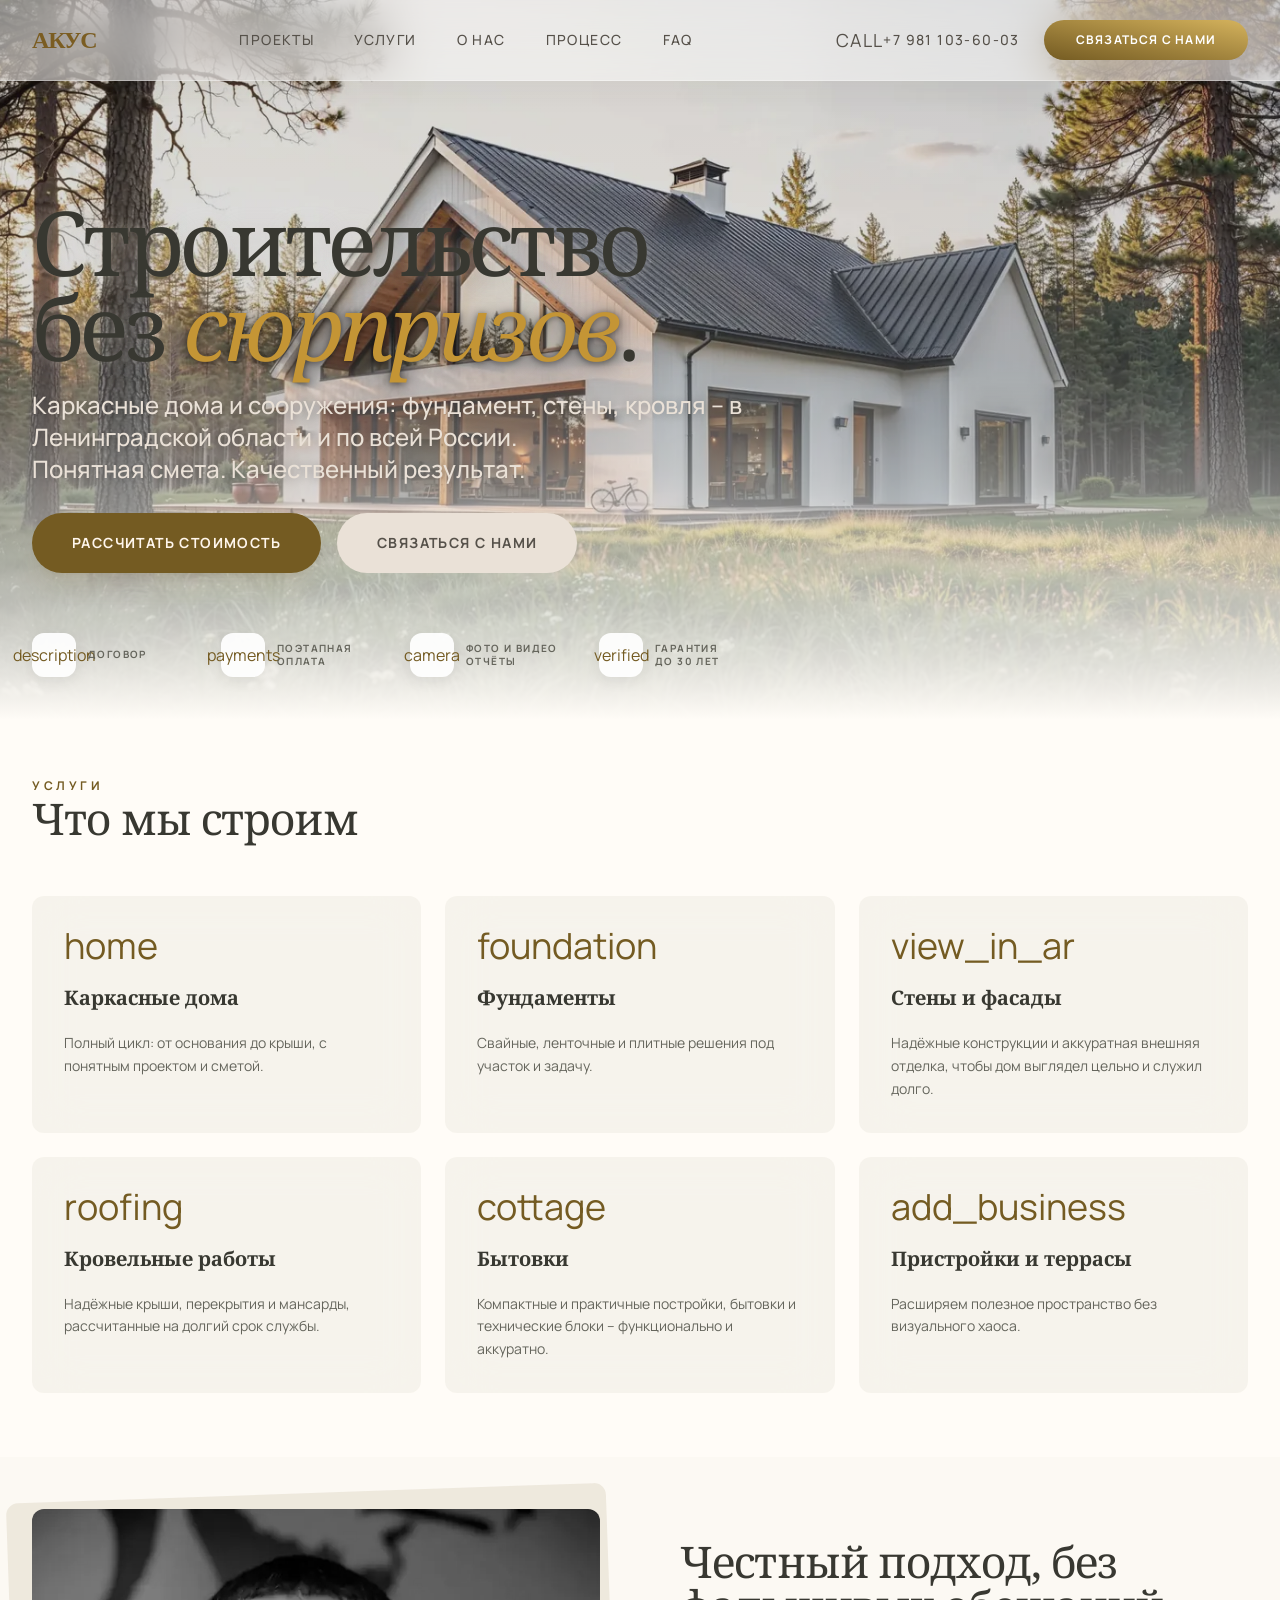
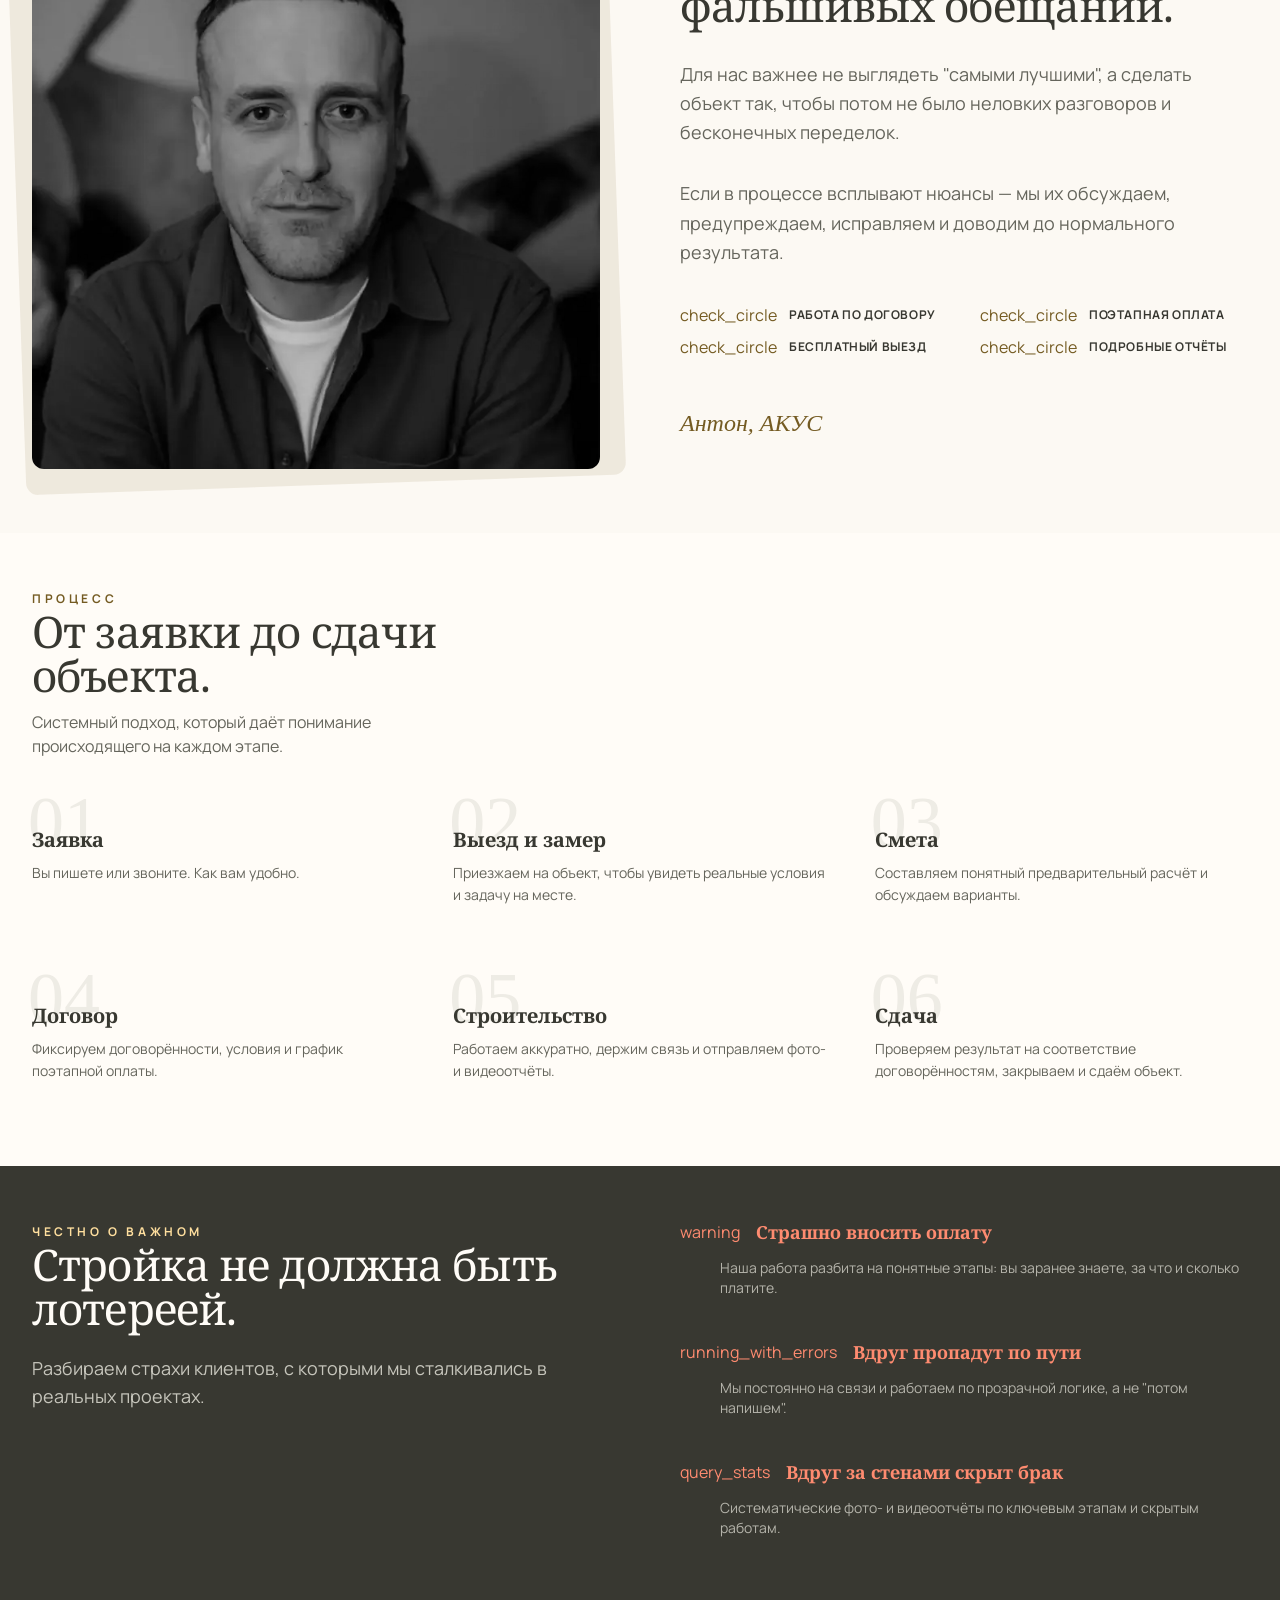
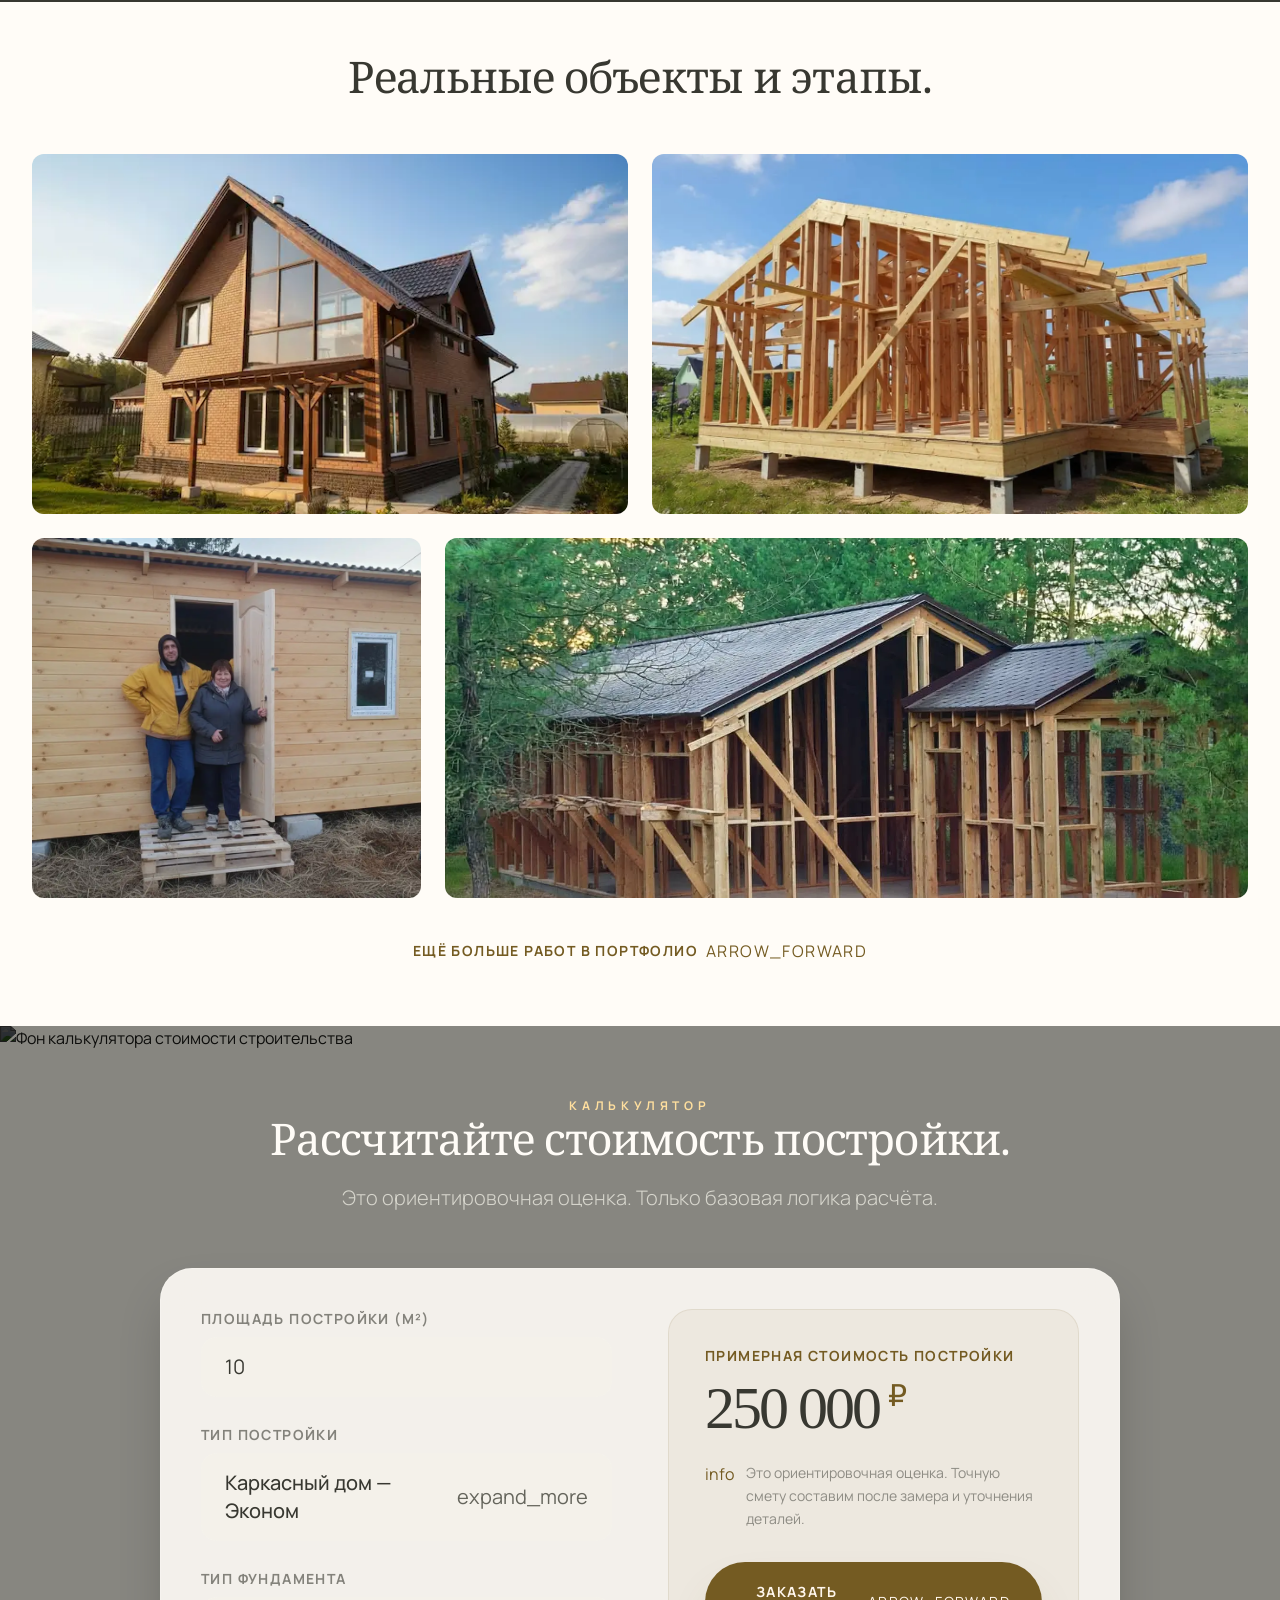
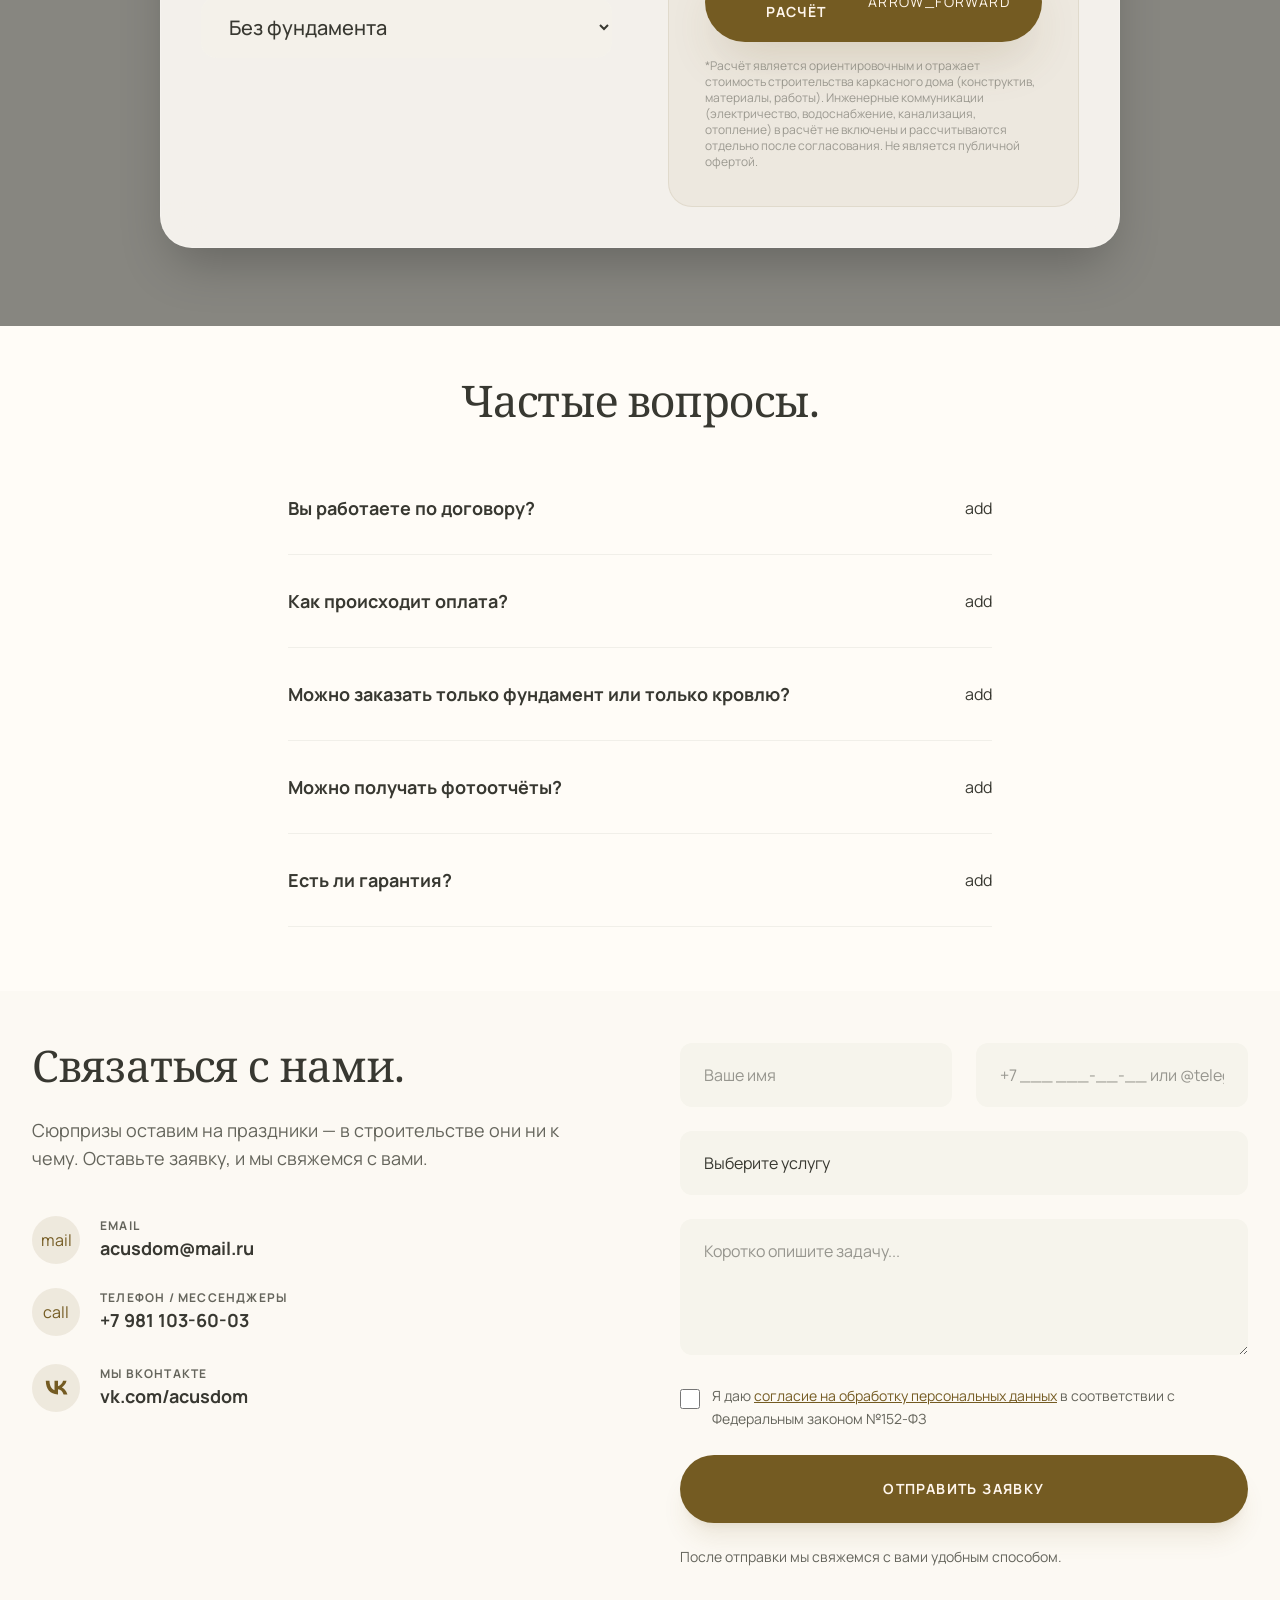
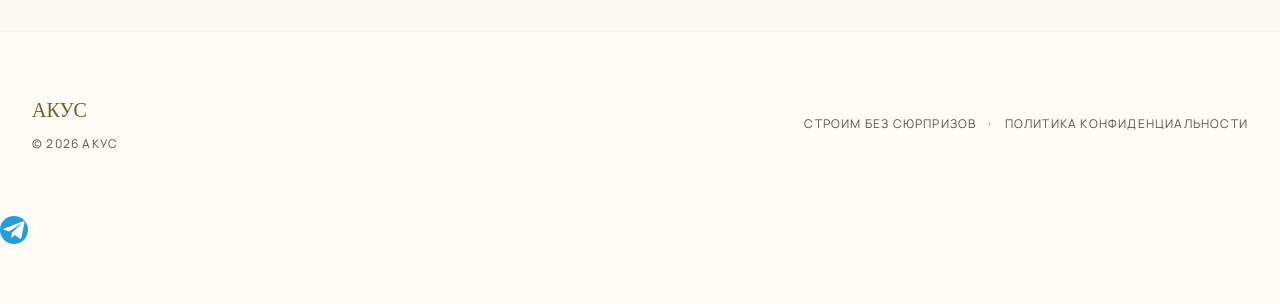
==== index.html @ 27cb5a8d "Add files via upload" ====
<!DOCTYPE html>
<html class="scroll-smooth" lang="ru">
<head>
    <link rel="icon" href="favicon.svg" type="image/svg+xml">
  <meta charset="utf-8"/>
  <meta name="viewport" content="width=device-width, initial-scale=1.0"/>
  <!-- Защита от clickjacking: X-Frame-Options и Referrer-Policy настраиваются на сервере (nginx/apache) -->
  <!-- Рекомендуется добавить на сервере:
       X-Frame-Options: DENY
       X-Content-Type-Options: nosniff
       Referrer-Policy: strict-origin-when-cross-origin
  -->
 
  <!-- ИСПРАВЛЕНО: добавлены SEO мета-теги -->
  <title>Строительство каркасных домов в Санкт-Петербурге и Ленинградской области | АКУС</title>
  <link rel="canonical" href="https://acusdom.ru/"/>
  <meta name="keywords" content="каркасный дом Ленинградская область, строительство каркасного дома Ленинградская область, каркасный дом под ключ Ленобласть, строительство дома под ключ Ленинградская область, бытовки Санкт-Петербург, бытовки СПб и Ленинградская область, хозблок Ленинградская область, каркасный дом Всеволожск, строительство дома Всеволожск, каркасный дом Выборгский район, строительство дома Гатчина, каркасный дом Приозерский район, бытовка Всеволожск, хозблок Всеволожск, строительство дома Токсово, каркасный дом Сертолово, бытовка Мурино, строительство дома Рощино, каркасный дом Гатчина, строительство дома Вырица, каркасный дом Тосно, строительство дома Кировск, бытовка Луга, фундамент Ленинградская область, кровля Санкт-Петербург, кровля Ленинградская область, ремонт кровли СПб, пристройка к дому Ленинградская область, терраса строительство Ленобласть, строительство бытовок под ключ, строительная компания Всеволожск, подрядчик строительство Ленинградская область, строительные работы Санкт-Петербург"/>
  <meta name="description" content="Строим каркасные дома, бытовки и хозблоки в Санкт-Петербурге, Всеволожске, Гатчине, Выборгском и Приозерском районах Ленинградской области. Кровля и пристройки в СПб. С 2012 года, 120+ объектов, гарантия 30 лет. ☎ +7 981 103-60-03"/>
  <meta property="og:title" content="АКУС — Строительство каркасных домов в Ленинградской области"/>
  <meta property="og:description" content="Каркасные дома, бытовки, хозблоки в Ленобласти. С 2012 года, 120+ объектов, гарантия 30 лет."/>
  <meta property="og:url" content="https://acusdom.ru/"/>
  <meta property="og:type" content="website"/>
  <meta property="og:locale" content="ru_RU"/>
  <meta property="og:image" content="https://acusdom.ru/hero.webp"/>
 
  <!-- ИСПРАВЛЕНО: объединены два запроса к Google Fonts в один -->
  <link rel="preconnect" href="https://fonts.bunny.net"/>
  
  <link rel="preload" href="style.css" as="style"/>
  <link href="https://fonts.bunny.net/css2?family=Noto+Serif:wght@400;700&family=Manrope:wght@400;500;600;700;800&display=swap" rel="stylesheet" media="print" onload="this.media='all'"/>
  <noscript><link href="https://fonts.bunny.net/css2?family=Noto+Serif:wght@400;700&family=Manrope:wght@400;500;600;700;800&display=swap" rel="stylesheet"/></noscript>
  <link rel="preload" href="https://cdn.jsdelivr.net/npm/material-symbols@0.22.0/outlined.css" as="style" onload="this.rel='stylesheet'"/>
  <noscript><link href="https://cdn.jsdelivr.net/npm/material-symbols@0.22.0/outlined.css" rel="stylesheet"/></noscript>
 
  <style>
    .material-symbols-outlined {
      font-variation-settings: 'FILL' 0, 'wght' 400, 'GRAD' 0, 'opsz' 24;
      display: inline-block;
      line-height: 1;
    }
 
    html { overflow-x: hidden; }
 
    body {
      font-family: 'Manrope', sans-serif;
      background: #fffcf7;
      color: #383831;
      padding-bottom: 88px;
    }
 
    h1, h2, h3, h4 {
      font-family: 'Noto Serif', serif;
    }
 
    .glass-card {
      background: rgba(234, 232, 222, 0.42);
      backdrop-filter: blur(24px);
      -webkit-backdrop-filter: blur(24px);
    }
 
    .glass-overlay {
      background: rgba(255, 252, 247, 0.9);
      backdrop-filter: blur(20px);
      -webkit-backdrop-filter: blur(20px);
    }
 
    .faq-content {
      max-height: 0;
      overflow: hidden;
      transition: max-height 0.28s ease;
    }
 
    .faq-item.open .faq-plus {
      transform: rotate(45deg);
    }
 
    .faq-plus {
      transition: transform 0.22s ease;
    }
 
    .hero-wrap {
      max-width: 1280px;
      margin: 0 auto;
    }
 
    .hero-copy {
      max-width: 720px;
    }
 
    .hero-subtitle {
      max-width: 980px;
    }
 
    .hero-features-grid {
      display: grid;
      gap: 1rem 2.25rem;
      width: 100%;
      align-items: center;
    }
 
    .hero-feature-item {
      display: flex;
      align-items: center;
      gap: 0.75rem;
    }
 
    .hero-feature-icon {
      width: 44px;
      height: 44px;
      border-radius: 0.75rem;
      background: rgba(255, 255, 255, 0.92);
      display: flex;
      align-items: center;
      justify-content: center;
      color: #745b22;
      box-shadow: 0 4px 14px rgba(56,56,49,0.08);
      flex-shrink: 0;
    }
 
    .hero-feature-text {
      font-size: 10px;
      font-weight: 700;
      text-transform: uppercase;
      letter-spacing: 0.14em;
      color: #65655c;
      line-height: 1.35;
    }
 
    #about img {
      width: 100%;
      object-fit: cover;
      object-position: center top;
    }
 
    .mobile-nav-link {
      transition: background-color .2s ease, color .2s ease, opacity .2s ease;
      border-radius: 14px;
    }
 
    .mobile-nav-link.active {
      background: transparent;
      color: #745b22;
    }
 
    .mobile-nav-link:hover {
      background: rgba(116, 91, 34, 0.08);
      color: #745b22;
    }
 
    .modal-hidden {
      display: none;
    }
 
    /* ИСПРАВЛЕНО: hero h1 теперь адаптивный через clamp() */
    .hero-copy h1 {
      font-size: clamp(2.8rem, 7vw, 5.8rem);
      line-height: 0.95;
      letter-spacing: -0.04em;
      max-width: 700px;
    }
 
    h2 {
      font-size: clamp(2rem, 3.2vw, 2.8rem);
      line-height: 1.1;
    }
 
    section h2.font-serif {
      font-size: clamp(2.2rem, 3.4vw, 3rem);
      line-height: 1.02;
      letter-spacing: -0.02em;
    }
 
    section.section-space {
      padding-top: 3.25rem;
      padding-bottom: 4rem;
    }
 
    /* ДОБАВЛЕНО: honeypot для защиты от спам-ботов */
    .hp-field {
      position: absolute !important;
      left: -9999px !important;
      top: -9999px !important;
      opacity: 0 !important;
      pointer-events: none !important;
      height: 0 !important;
      width: 0 !important;
      overflow: hidden !important;
      tab-index: -1 !important;
    }
 
    /* ДОБАВЛЕНО: стиль для inline-ошибки отправки формы */
    .form-error-msg {
      display: none;
      color: #a54731;
      font-size: 0.875rem;
      margin-top: 0.5rem;
      padding: 0.75rem 1rem;
      background: #fde8e2;
      border-radius: 0.75rem;
    }
 
    .form-error-msg.visible {
      display: block;
    }
 
    @media (min-width: 1100px) {
      .hero-features-grid {
        grid-template-columns: repeat(4, minmax(0, 1fr));
        width: 100%;
        max-width: 1240px;
      }
    }
 
    @media (min-width: 768px) and (max-width: 1099px) {
      .hero-features-grid {
        grid-template-columns: repeat(4, minmax(0, 1fr));
        max-width: 100%;
      }
    }
 
    @media (max-width: 1024px) {
      .section-space {
        padding-top: 3.5rem;
        padding-bottom: 3.5rem;
      }
 
      .tablet-process-head {
        flex-direction: column !important;
        align-items: flex-start !important;
      }
 
      .tablet-process-head > div,
      .tablet-process-head > p {
        max-width: 100% !important;
        text-align: left !important;
      }
 
      .tablet-process-head > p {
        margin-top: 0.45rem;
      }
 
      #about .about-grid {
        gap: 2rem !important;
      }
 
      #about .about-photo-wrap {
        max-width: 450px;
        margin: 0 auto;
      }
 
      #about img {
        aspect-ratio: 4 / 4.8;
        max-height: 560px;
      }
    }
 
    @media (max-width: 799px) {
      .hero-features {
        display: block !important;
      }
 
      .hero-features-grid {
        grid-template-columns: repeat(2, minmax(0, 1fr));
        gap: 0.9rem 1rem;
        max-width: 100%;
      }
 
      .hero-feature-item {
        align-items: center;
      }
 
      .hero-feature-text {
        font-size: 9px;
        letter-spacing: 0.1em;
      }
    }
 
    @media (max-width: 767px) {
      body {
        padding-bottom: 84px;
      }
 
      .desktop-only {
        display: none !important;
      }
 
      .section-space {
        padding-top: 2.25rem;
        padding-bottom: 2.75rem;
      }
 
      .hero-wrap {
        padding-left: 1rem !important;
        padding-right: 1rem !important;
      }
 
      .hero-copy {
        max-width: 520px;
      }
 
      .hero-subtitle {
        max-width: 100%;
      }
 
      .hero-mobile-tight {
        min-height: auto !important;
        padding-bottom: 1.2rem !important;
      }
 
      .hero-copy h1 {
        font-size: 3.4rem;
        line-height: 0.98;
        max-width: 100%;
      }
 
      .hero-mobile-tight h1 {
        font-size: 3.1rem;
        line-height: 1;
      }
 
      .hero-mobile-tight p {
        font-size: 0.98rem !important;
        line-height: 1.42 !important;
        max-width: 31ch;
      }
 
      .hero-mobile-buttons {
        gap: 0.65rem !important;
      }
 
      .hero-mobile-buttons a {
        padding-top: 0.88rem !important;
        padding-bottom: 0.88rem !important;
        padding-left: 1rem !important;
        padding-right: 1rem !important;
        font-size: 0.72rem !important;
      }
 
      .mobile-stack {
        flex-direction: column !important;
        align-items: stretch !important;
      }
 
      .mobile-stack > * {
        width: 100% !important;
        text-align: center !important;
        justify-content: center !important;
      }
 
      #about .about-grid {
        grid-template-columns: 1fr !important;
      }
 
      #about .about-photo-wrap {
        max-width: 100%;
      }
 
      #about .about-text-wrap {
        padding-top: 1.15rem;
      }
 
      #about .about-sign {
        padding-top: 0.55rem;
      }
 
      #about img {
        aspect-ratio: 4 / 4.7;
        min-height: 280px;
      }
 
      .mobile-process-grid {
        grid-template-columns: 1fr !important;
        gap: 1rem !important;
      }
 
      .mobile-process-grid .process-step {
        min-height: auto !important;
      }
 
      .mobile-process-head {
        text-align: left !important;
        align-items: flex-start !important;
      }
 
      .mobile-process-head p,
      .mobile-process-head div {
        text-align: left !important;
        max-width: 100% !important;
      }
 
      .mobile-process-head p {
        margin-top: 0.55rem !important;
      }
 
      .mobile-nav-shell {
        bottom: 10px !important;
        left: 12px !important;
        right: 12px !important;
        padding-left: 0 !important;
        padding-right: 0 !important;
      }
 
      .mobile-nav-inner {
        min-width: 0 !important;
        width: 100% !important;
        border-radius: 18px !important;
        padding: 8px !important;
      }
 
      .mobile-nav-link {
        padding: 8px 4px !important;
      }
 
      .mobile-nav-link span:last-child {
        font-size: 9px !important;
      }
    }
 
    @media (max-width: 640px) {
      .mobile-stack-buttons {
        flex-direction: column !important;
        align-items: stretch !important;
      }
 
      .mobile-stack-buttons a {
        width: 100% !important;
        justify-content: center !important;
        text-align: center !important;
      }
    }
 
    @media (max-width: 375px) {
      .hero-copy h1,
      .hero-mobile-tight h1 {
        font-size: 2.55rem !important;
        line-height: 0.96 !important;
        letter-spacing: -0.025em !important;
      }
 
      .hero-mobile-tight p {
        font-size: 0.88rem !important;
        line-height: 1.34 !important;
        max-width: 24ch !important;
      }
    }
 
    @media (min-width: 768px) and (max-width: 1024px) {
      .desktop-only {
        display: none !important;
      }
 
      .mobile-nav-shell {
        display: flex !important;
      }
 
      .hero-wrap {
        padding-left: 2rem !important;
        padding-right: 2rem !important;
      }
 
      .hero-copy {
        max-width: 700px !important;
      }
 
      .hero-copy h1 {
        font-size: 4.6rem !important;
        line-height: 0.95 !important;
        max-width: 640px !important;
      }
 
      .hero-subtitle {
        max-width: 760px !important;
        font-size: 1.15rem !important;
        line-height: 1.45 !important;
      }
 
      .hero-features {
        display: block !important;
      }
 
      .hero-features-grid {
        display: grid !important;
        grid-template-columns: repeat(4, minmax(0, 1fr)) !important;
        gap: 1rem 1.25rem !important;
        max-width: 100% !important;
      }
    }
  
    /* Спиннер у поля площади — только при наведении */
    #area::-webkit-inner-spin-button,
    #area::-webkit-outer-spin-button {
      opacity: 0;
      height: 2em;
      cursor: pointer;
    }
    #area:hover::-webkit-inner-spin-button,
    #area:hover::-webkit-outer-spin-button,
    #area:focus::-webkit-inner-spin-button,
    #area:focus::-webkit-outer-spin-button {
      opacity: 1;
    }
    #area { -moz-appearance: textfield; }
  
    
  
    /* Portfolio bento grid — equal row heights */
    @media (min-width: 768px) {
      .portfolio-bento { grid-template-rows: 1fr 1fr; }
    }

    /* Custom select dropdown */
    .custom-select-trigger { user-select: none; }
    .custom-select-trigger:focus { outline: 2px solid var(--color-primary, #745b22); outline-offset: 2px; }
    .custom-select-options.open { display: block; animation: dropIn .18s ease; }
    @keyframes dropIn { from { opacity:0; transform:translateY(-6px); } to { opacity:1; transform:translateY(0); } }
    .custom-option[aria-selected="true"] { background: rgba(116,91,34,0.08); color: var(--color-primary, #745b22); font-weight: 700; }
    .info-tooltip { pointer-events: none; }
    .info-tooltip.visible { display: block !important; animation: fadeIn .15s ease; }
    @keyframes fadeIn { from { opacity:0; } to { opacity:1; } }
  </style>
  <link rel="preload" as="image" href="hero.webp" imagesrcset="hero-mobile.webp 800w, hero.webp 1400w" imagesizes="100vw" fetchpriority="high">
<!-- Top.Mail.Ru counter -->
<script type="text/javascript">
var _tmr = window._tmr || (window._tmr = []);
_tmr.push({id: "3755711", type: "pageView", start: (new Date()).getTime()});
(function (d, w, id) {
  if (d.getElementById(id)) return;
  var ts = d.createElement("script"); ts.type = "text/javascript"; ts.async = true; ts.id = id;
  ts.src = "https://top-fwz1.mail.ru/js/code.js";
  var f = function () {var s = d.getElementsByTagName("script")[0]; s.parentNode.insertBefore(ts, s);};
  if (w.opera == "[object Opera]") { d.addEventListener("DOMContentLoaded", f, false); } else { f(); }
})(document, window, "tmr-code");
</script>
<noscript><div><img src="https://top-fwz1.mail.ru/counter?id=3755711;js=na" style="position:absolute;left:-9999px;" width="1" height="1" alt="Top.Mail.Ru" /></div></noscript>
<!-- /Top.Mail.Ru counter -->

  <!-- Schema.org — разметка для Яндекс и Google -->
  <script type="application/ld+json">
  {
    "@context": "https://schema.org",
    "@type": "LocalBusiness",
    "name": "АКУС",
    "alternateName": "АКУС — Строительство без сюрпризов",
    "description": "Строительство каркасных домов, бытовок и хозблоков в Ленинградской области с 2012 года",
    "url": "https://acusdom.ru",
    "telephone": "+79811036003",
    "email": "acusdom@mail.ru",
    "image": "https://acusdom.ru/hero.webp",
    "logo": "https://acusdom.ru/favicon.svg",
    "address": {
      "@type": "PostalAddress",
      "addressLocality": "Всеволожск",
      "addressRegion": "Ленинградская область",
      "postalCode": "188640",
      "addressCountry": "RU"
    },
    "geo": {
      "@type": "GeoCoordinates",
      "latitude": 60.0205,
      "longitude": 30.6454
    },
    "areaServed": [
      {"@type": "State", "name": "Ленинградская область"},
      {"@type": "City", "name": "Санкт-Петербург"}
    ],
    "hasOfferCatalog": {
      "@type": "OfferCatalog",
      "name": "Услуги строительства",
      "itemListElement": [
        {"@type": "Offer", "itemOffered": {"@type": "Service", "name": "Строительство каркасных домов"}},
        {"@type": "Offer", "itemOffered": {"@type": "Service", "name": "Строительство бытовок и хозблоков"}},
        {"@type": "Offer", "itemOffered": {"@type": "Service", "name": "Пристройки и террасы"}},
        {"@type": "Offer", "itemOffered": {"@type": "Service", "name": "Фундаменты"}},
        {"@type": "Offer", "itemOffered": {"@type": "Service", "name": "Кровельные работы"}}
      ]
    },
    "foundingDate": "2012",
    "numberOfEmployees": {"@type": "QuantitativeValue", "value": 5},
    "openingHoursSpecification": {
      "@type": "OpeningHoursSpecification",
      "dayOfWeek": ["Monday","Tuesday","Wednesday","Thursday","Friday","Saturday","Sunday"],
      "opens": "09:00",
      "closes": "21:00"
    },
    "priceRange": "₽₽",
    "sameAs": ["https://vk.com/acusdom"]
  }
  </script>

  <link rel="stylesheet" href="style.css"/>
</head>
 
<body class="selection:bg-primary-container selection:text-on-primary-container">
<!-- Yandex.Metrika counter -->
<script type="text/javascript">
    (function(m,e,t,r,i,k,a){
        m[i]=m[i]||function(){(m[i].a=m[i].a||[]).push(arguments)};
        m[i].l=1*new Date();
        for (var j = 0; j < document.scripts.length; j++) {if (document.scripts[j].src === r) { return; }}
        k=e.createElement(t),a=e.getElementsByTagName(t)[0],k.async=1,k.src=r,a.parentNode.insertBefore(k,a)
    })(window, document,'script','https://mc.yandex.ru/metrika/tag.js?id=108862476', 'ym');
    ym(108862476, 'init', {webvisor:true, clickmap:true, accurateTrackBounce:true, trackLinks:true});
</script>
<noscript><div><img src="https://mc.yandex.ru/watch/108862476" style="position:absolute; left:-9999px;" alt="" /></div></noscript>
<!-- /Yandex.Metrika counter -->
 
  <nav class="fixed top-0 w-full z-50 bg-white/50 backdrop-blur-xl border-b border-white/30 shadow-[0_10px_30px_rgba(56,56,49,0.05)]">
    <div class="flex justify-between items-center max-w-7xl mx-auto px-6 md:px-8 py-5">
      <a href="index.html" class="font-serif text-2xl font-bold tracking-tighter text-[#7b5d22] no-underline hover:opacity-75 transition-opacity">АКУС</a>
 
      <div class="desktop-only hidden md:flex gap-10">
        <a class="font-medium text-sm uppercase tracking-widest text-[#56514a] hover:text-[#745b22] transition-colors" href="gallery.html">Проекты</a>
        <a class="font-medium text-sm uppercase tracking-widest text-[#56514a] hover:text-[#745b22] transition-colors" href="#services">Услуги</a>
        <a class="font-medium text-sm uppercase tracking-widest text-[#56514a] hover:text-[#745b22] transition-colors" href="#about">О нас</a>
        <a class="font-medium text-sm uppercase tracking-widest text-[#56514a] hover:text-[#745b22] transition-colors" href="#process">Процесс</a>
        <a class="font-medium text-sm uppercase tracking-widest text-[#56514a] hover:text-[#745b22] transition-colors" href="#faq">FAQ</a>
      </div>
 
      <div class="flex items-center gap-6">
        <a href="tel:+79811036003" class="flex items-center gap-1.5 font-medium text-sm uppercase tracking-widest text-[#56514a] hover:text-[#745b22] transition-colors" aria-label="Позвонить нам">
          <span class="material-symbols-outlined" style="font-size:18px">call</span>
          <span class="hidden md:inline">+7 981 103-60-03</span>
        </a>
        <a href="#contact" class="desktop-only hidden md:inline-flex bg-gradient-to-tr from-[#745b22] to-[#d5b35d] text-white px-8 py-3 rounded-full font-bold text-xs uppercase tracking-widest hover:opacity-85 transition-all">
          Связаться с нами
        </a>
      </div>
    </div>
  </nav>
  <main>
 
  <header id="home" class="hero-mobile-tight relative flex items-center pt-40 md:pt-44 pb-3 md:pb-5 min-h-[72vh] md:min-h-[80vh] overflow-hidden">
    <div class="absolute inset-0 z-0">
      <!-- ИСПРАВЛЕНО: добавлен alt-атрибут -->
      <img fetchpriority="high" class="w-full h-full object-cover brightness-[0.85] saturate-[0.8]" src="hero.webp" srcset="hero-mobile.webp 800w, hero.webp 1400w" sizes="100vw" alt="Каркасное строительство АКУС, Ленинградская область"/>
      <div class="absolute inset-0 bg-gradient-to-b from-transparent via-background/16 to-background"></div>
    </div>
 
    <div class="hero-wrap relative z-10 w-full px-6 md:px-8">
      <div class="hero-copy space-y-4 md:space-y-5">
        <h1 class="font-headline tracking-tight" style="color:#383831;text-shadow:0 3px 24px rgba(200,196,188,0.3), 0 1px 8px rgba(220,216,208,0.25);">
          Строительство<br>без <span class="italic" style="color:#c49535;text-shadow:0 3px 20px rgba(0,0,0,0.65), 0 1px 6px rgba(0,0,0,0.5);">сюрпризов</span>.
        </h1>
 
        <p class="hero-subtitle text-xl md:text-2xl font-medium" style="color:#eae1d7;text-shadow:0 1px 8px rgba(0,0,0,0.25);">
          Каркасные дома и сооружения: фундамент, стены, кровля –
          в Ленинградской области и по всей России.<br>
          Понятная смета. Качественный результат.
        </p>
 
        <div class="hero-mobile-buttons mobile-stack-buttons flex flex-wrap gap-4 pt-2">
          <a class="bg-primary text-on-primary px-10 py-5 rounded-full font-bold uppercase tracking-widest text-sm hover:opacity-90 transition-all shadow-xl shadow-primary/10" href="#calculator">
            Рассчитать стоимость
          </a>
          <a class="bg-secondary-container text-on-secondary-container px-10 py-5 rounded-full font-bold uppercase tracking-widest text-sm hover:bg-surface-container-highest transition-all" href="#contact">
            Связаться с нами
          </a>
        </div>
 
        <div class="hero-features w-full pt-8 md:pt-10">
          <div class="hero-features-grid">
            <div class="hero-feature-item">
              <div class="hero-feature-icon">
                <span class="material-symbols-outlined">description</span>
              </div>
              <span class="hero-feature-text">Договор</span>
            </div>
 
            <div class="hero-feature-item">
              <div class="hero-feature-icon">
                <span class="material-symbols-outlined">payments</span>
              </div>
              <span class="hero-feature-text">Поэтапная<br>оплата</span>
            </div>
 
            <div class="hero-feature-item">
              <div class="hero-feature-icon">
                <span class="material-symbols-outlined">camera</span>
              </div>
              <span class="hero-feature-text">Фото и видео<br>отчёты</span>
            </div>
 
            <div class="hero-feature-item">
              <div class="hero-feature-icon">
                <span class="material-symbols-outlined">verified</span>
              </div>
              <span class="hero-feature-text">Гарантия<br>до 30 лет</span>
            </div>
          </div>
        </div>
      </div>
    </div>
  </header>
 
  <section class="section-space bg-surface" id="services">
    <div class="max-w-7xl mx-auto px-6 md:px-8">
      <div class="mb-10 md:mb-14 space-y-3">
        <span class="text-primary font-bold uppercase tracking-[0.3em] text-xs">Услуги</span>
        <h2 class="font-serif">Что мы строим</h2>
      </div>
 
      <div class="grid grid-cols-1 md:grid-cols-2 xl:grid-cols-3 gap-5 md:gap-6">
        <div class="glass-card p-6 md:p-8 rounded-xl space-y-5 hover:-translate-y-1 transition-transform duration-300">
          <span class="material-symbols-outlined text-4xl text-primary">home</span>
          <h3 class="text-xl font-bold">Каркасные дома</h3>
          <p class="text-sm text-on-surface-variant leading-relaxed">Полный цикл: от основания до крыши, с понятным проектом и сметой.</p>
        </div>
 
        <div class="glass-card p-6 md:p-8 rounded-xl space-y-5 hover:-translate-y-1 transition-transform duration-300">
          <span class="material-symbols-outlined text-4xl text-primary">foundation</span>
          <h3 class="text-xl font-bold">Фундаменты</h3>
          <p class="text-sm text-on-surface-variant leading-relaxed">Свайные, ленточные и плитные решения под участок и задачу.</p>
        </div>
 
        <div class="glass-card p-6 md:p-8 rounded-xl space-y-5 hover:-translate-y-1 transition-transform duration-300">
          <span class="material-symbols-outlined text-4xl text-primary">view_in_ar</span>
          <h3 class="text-xl font-bold">Стены и фасады</h3>
          <p class="text-sm text-on-surface-variant leading-relaxed">Надёжные конструкции и аккуратная внешняя отделка, чтобы дом выглядел цельно и служил долго.</p>
        </div>
 
        <div class="glass-card p-6 md:p-8 rounded-xl space-y-5 hover:-translate-y-1 transition-transform duration-300">
          <span class="material-symbols-outlined text-4xl text-primary">roofing</span>
          <h3 class="text-xl font-bold">Кровельные работы</h3>
          <p class="text-sm text-on-surface-variant leading-relaxed">Надёжные крыши, перекрытия и мансарды, рассчитанные на долгий срок службы.</p>
        </div>
 
        <div class="glass-card p-6 md:p-8 rounded-xl space-y-5 hover:-translate-y-1 transition-transform duration-300">
          <span class="material-symbols-outlined text-4xl text-primary">cottage</span>
          <h3 class="text-xl font-bold">Бытовки</h3>
          <p class="text-sm text-on-surface-variant leading-relaxed">Компактные и практичные постройки, бытовки и технические блоки – функционально и аккуратно.</p>
        </div>
 
        <div class="glass-card p-6 md:p-8 rounded-xl space-y-5 hover:-translate-y-1 transition-transform duration-300">
          <span class="material-symbols-outlined text-4xl text-primary">add_business</span>
          <h3 class="text-xl font-bold">Пристройки и террасы</h3>
          <p class="text-sm text-on-surface-variant leading-relaxed">Расширяем полезное пространство без визуального хаоса.</p>
        </div>
      </div>
    </div>
  </section>
 
  <section class="section-space bg-surface-container-low overflow-hidden" id="about">
    <div class="max-w-7xl mx-auto px-6 md:px-8 grid grid-cols-1 lg:grid-cols-2 gap-16 md:gap-20 about-grid items-center">
      <div class="relative group about-photo-wrap">
        <div class="absolute -inset-3 md:-inset-4 bg-primary/10 rounded-xl -rotate-2 group-hover:rotate-0 transition-transform"></div>
        <!-- ИСПРАВЛЕНО: добавлен alt -->
        <img loading="lazy" class="relative z-10 rounded-xl grayscale hover:grayscale-0 transition-all duration-700 w-full object-cover object-top" style="aspect-ratio:4/5; max-height:560px;" src="anton.webp" alt="Антон — руководитель АКУС"/>
      </div>
 
      <div class="space-y-7 md:space-y-8 about-text-wrap">
        <h2 class="font-serif leading-tight">Честный подход, без фальшивых обещаний.</h2>
        <p class="text-lg text-on-surface-variant leading-relaxed">
          Для нас важнее не выглядеть "самыми лучшими", а сделать объект так,
          чтобы потом не было неловких разговоров и бесконечных переделок.
        </p>
        <p class="text-lg text-on-surface-variant leading-relaxed">
          Если в процессе всплывают нюансы — мы их обсуждаем, предупреждаем, исправляем и доводим до нормального результата.
        </p>
 
        <div class="grid grid-cols-2 gap-6 md:gap-8 pt-2">
          <div class="space-y-4">
            <div class="flex items-center gap-3 text-primary">
              <span class="material-symbols-outlined">check_circle</span>
              <span class="font-bold uppercase tracking-wider text-xs text-on-surface">Работа по договору</span>
            </div>
            <div class="flex items-center gap-3 text-primary">
              <span class="material-symbols-outlined">check_circle</span>
              <span class="font-bold uppercase tracking-wider text-xs text-on-surface">Бесплатный выезд</span>
            </div>
          </div>
 
          <div class="space-y-4">
            <div class="flex items-center gap-3 text-primary">
              <span class="material-symbols-outlined">check_circle</span>
              <span class="font-bold uppercase tracking-wider text-xs text-on-surface">Поэтапная оплата</span>
            </div>
            <div class="flex items-center gap-3 text-primary">
              <span class="material-symbols-outlined">check_circle</span>
              <span class="font-bold uppercase tracking-wider text-xs text-on-surface">Подробные отчёты</span>
            </div>
          </div>
        </div>
 
        <div class="pt-5 about-sign">
          <span class="font-serif italic text-2xl text-primary">Антон, АКУС</span>
        </div>
      </div>
    </div>
  </section>
 
  <section class="section-space" id="process">
    <div class="max-w-7xl mx-auto px-6 md:px-8">
      <div class="tablet-process-head mobile-process-head flex flex-col items-start mb-10 md:mb-12 gap-3">
        <div class="max-w-xl space-y-3">
          <span class="text-primary font-bold uppercase tracking-[0.3em] text-xs">Процесс</span>
          <h2 class="font-serif">От заявки до сдачи объекта.</h2>
        </div>
        <p class="text-on-surface-variant max-w-sm">Системный подход, который даёт понимание происходящего на каждом этапе.</p>
      </div>
 
      <div class="mobile-process-grid grid grid-cols-1 md:grid-cols-2 lg:grid-cols-3 gap-y-10 md:gap-y-14 gap-x-10 md:gap-x-12">
        <div class="process-step relative space-y-4 min-h-[120px]">
          <div class="text-7xl font-serif text-outline-variant/25 absolute -top-5 -left-1">01</div>
          <div class="relative z-10 pt-5">
            <h3 class="text-xl font-bold mb-2">Заявка</h3>
            <p class="text-on-surface-variant text-sm leading-relaxed">Вы пишете или звоните. Как вам удобно.</p>
          </div>
        </div>
 
        <div class="process-step relative space-y-4 min-h-[120px]">
          <div class="text-7xl font-serif text-outline-variant/25 absolute -top-5 -left-1">02</div>
          <div class="relative z-10 pt-5">
            <h3 class="text-xl font-bold mb-2">Выезд и замер</h3>
            <p class="text-on-surface-variant text-sm leading-relaxed">Приезжаем на объект, чтобы увидеть реальные условия и задачу на месте.</p>
          </div>
        </div>
 
        <div class="process-step relative space-y-4 min-h-[120px]">
          <div class="text-7xl font-serif text-outline-variant/25 absolute -top-5 -left-1">03</div>
          <div class="relative z-10 pt-5">
            <h3 class="text-xl font-bold mb-2">Смета</h3>
            <p class="text-on-surface-variant text-sm leading-relaxed">Составляем понятный предварительный расчёт и обсуждаем варианты.</p>
          </div>
        </div>
 
        <div class="process-step relative space-y-4 min-h-[120px]">
          <div class="text-7xl font-serif text-outline-variant/25 absolute -top-5 -left-1">04</div>
          <div class="relative z-10 pt-5">
            <h3 class="text-xl font-bold mb-2">Договор</h3>
            <p class="text-on-surface-variant text-sm leading-relaxed">Фиксируем договорённости, условия и график поэтапной оплаты.</p>
          </div>
        </div>
 
        <div class="process-step relative space-y-4 min-h-[120px]">
          <div class="text-7xl font-serif text-outline-variant/25 absolute -top-5 -left-1">05</div>
          <div class="relative z-10 pt-5">
            <h3 class="text-xl font-bold mb-2">Строительство</h3>
            <p class="text-on-surface-variant text-sm leading-relaxed">Работаем аккуратно, держим связь и отправляем фото- и видеоотчёты.</p>
          </div>
        </div>
 
        <div class="process-step relative space-y-4 min-h-[120px]">
          <div class="text-7xl font-serif text-outline-variant/25 absolute -top-5 -left-1">06</div>
          <div class="relative z-10 pt-5">
            <h3 class="text-xl font-bold mb-2">Сдача</h3>
            <p class="text-on-surface-variant text-sm leading-relaxed">Проверяем результат на соответствие договорённостям, закрываем и сдаём объект.</p>
          </div>
        </div>
      </div>
    </div>
  </section>
 
  <section class="section-space bg-on-surface text-surface">
    <div class="max-w-7xl mx-auto px-6 md:px-8 grid grid-cols-1 lg:grid-cols-2 gap-14 md:gap-20">
      <div class="space-y-6">
        <span class="text-primary-fixed font-bold uppercase tracking-[0.3em] text-xs">Честно о важном</span>
        <h2 class="font-serif leading-tight">Стройка не должна быть лотереей.</h2>
        <p class="text-surface-variant/80 text-lg">Разбираем страхи клиентов, с которыми мы сталкивались в реальных проектах.</p>
      </div>
 
      <div class="space-y-10">
        <div class="space-y-3">
          <div class="flex items-center gap-4 text-error-container">
            <span class="material-symbols-outlined">warning</span>
            <h3 class="text-lg font-bold">Страшно вносить оплату</h3>
          </div>
          <p class="text-surface-variant/70 text-sm ml-10">Наша работа разбита на понятные этапы: вы заранее знаете, за что и сколько платите.</p>
        </div>
 
        <div class="space-y-3">
          <div class="flex items-center gap-4 text-error-container">
            <span class="material-symbols-outlined">running_with_errors</span>
            <h3 class="text-lg font-bold">Вдруг пропадут по пути</h3>
          </div>
          <p class="text-surface-variant/70 text-sm ml-10">Мы постоянно на связи и работаем по прозрачной логике, а не "потом напишем".</p>
        </div>
 
        <div class="space-y-3">
          <div class="flex items-center gap-4 text-error-container">
            <span class="material-symbols-outlined">query_stats</span>
            <h3 class="text-lg font-bold">Вдруг за стенами скрыт брак</h3>
          </div>
          <p class="text-surface-variant/70 text-sm ml-10">Систематические фото- и видеоотчёты по ключевым этапам и скрытым работам.</p>
        </div>
      </div>
    </div>
  </section>
 
  <section class="section-space" id="projects">
    <div class="max-w-7xl mx-auto px-6 md:px-8">
      <h2 class="font-serif mb-10 md:mb-14 text-left md:text-center">Реальные объекты и этапы.</h2>
 
      <div class="grid grid-cols-1 md:grid-cols-12 gap-5 md:gap-6">
        <div class="md:col-span-6 relative rounded-xl overflow-hidden group" style="height:360px">
          <img loading="lazy" class="w-full h-full object-cover transition-transform duration-700 group-hover:scale-105" src="dom.webp" alt="Каркасный дом АКУС">
        </div>

        <div class="md:col-span-6 relative rounded-xl overflow-hidden group" style="height:360px">
          <img loading="lazy" class="w-full h-full object-cover transition-transform duration-700 group-hover:scale-105" src="kar2.webp" alt="Каркас АКУС">
        </div>

        <div class="md:col-span-4 relative rounded-xl overflow-hidden group" style="height:360px">
          <img loading="lazy" class="w-full h-full object-cover transition-transform duration-700 group-hover:scale-105" src="bit.webp" alt="Бытовка АКУС">
        </div>

        <div class="md:col-span-8 relative rounded-xl overflow-hidden group" style="height:360px">
          <img loading="lazy" class="w-full h-full object-cover transition-transform duration-700 group-hover:scale-105" src="kro.webp" alt="Крыша АКУС">
        </div>
      </div>
    </div>
<div class="text-center mt-10">
      <a href="gallery.html" class="inline-flex items-center gap-2 text-[#745b22] font-bold uppercase tracking-widest text-sm hover:opacity-70 transition-opacity">
        Ещё больше работ в портфолио
        <span class="material-symbols-outlined text-base">arrow_forward</span>
      </a>
    </div>
  </section>
 
  <section class="section-space relative min-h-screen flex items-center justify-center py-20 md:py-24 overflow-hidden scroll-mt-24" id="calculator">
    <div class="absolute inset-0 z-0">
      <img loading="lazy" class="w-full h-full object-cover brightness-[0.4]" src="https://lh3.googleusercontent.com/aida-public/[base64]" alt="Фон калькулятора стоимости строительства">
      <div class="absolute inset-0 bg-on-surface/60 mix-blend-multiply"></div>
    </div>
 
    <div class="relative z-10 max-w-5xl mx-auto px-6 md:px-8 w-full">
      <div class="text-center mb-10 md:mb-14 space-y-4 md:space-y-6">
        <span class="text-primary-fixed font-bold uppercase tracking-[0.4em] text-xs">Калькулятор</span>
        <h2 class="font-serif text-surface leading-tight">Рассчитайте стоимость постройки.</h2>
        <p class="text-surface-variant/80 text-lg md:text-xl max-w-2xl mx-auto font-light">
          Это ориентировочная оценка. Только базовая логика расчёта.
        </p>
      </div>
 
      <div class="glass-overlay p-5 md:p-10 rounded-[2rem] shadow-2xl border border-white/20 backdrop-blur-2xl">
        <div class="grid grid-cols-1 lg:grid-cols-2 gap-8 lg:gap-14">
          <div class="space-y-7">
            <div class="space-y-2">
              <label for="area" class="block text-sm font-bold uppercase tracking-widest text-on-surface/60">Площадь постройки (м²)</label>
              <input id="area" aria-label="Площадь постройки в квадратных метрах" class="w-full bg-surface-container/60 px-6 py-4 rounded-2xl border-none focus:ring-2 focus:ring-primary transition-all text-xl" placeholder="Например, 120" type="number" min="10" max="500" value="10"/>
            </div>
 
            <div class="space-y-2">
              <label for="type" class="block text-sm font-bold uppercase tracking-widest text-on-surface/60">Тип постройки</label>
              <div class="relative" id="typeDropdownWrapper">
                  <!-- Скрытый input для передачи значения в калькулятор -->
                  <input type="hidden" id="type" value="21739"/>
                  <!-- Кастомный дропдаун -->
                  <div class="custom-select-trigger w-full bg-surface-container/60 px-6 py-4 rounded-2xl border-none focus:ring-2 focus:ring-primary text-xl font-medium cursor-pointer flex items-center justify-between select-none" id="typeSelectTrigger" tabindex="0" role="combobox" aria-expanded="false" aria-haspopup="listbox" aria-label="Тип постройки">
                    <span id="typeSelectLabel">Каркасный дом — Эконом</span>
                    <span class="material-symbols-outlined text-on-surface-variant" style="font-size:20px;transition:transform .2s" id="typeSelectArrow">expand_more</span>
                  </div>
                  <ul class="custom-select-options absolute left-0 right-0 top-full mt-2 bg-surface-container-high rounded-2xl shadow-xl z-50 overflow-hidden hidden" id="typeSelectOptions" role="listbox" aria-label="Тип постройки">
                    <li class="custom-option flex items-center justify-between px-6 py-3.5 cursor-pointer hover:bg-primary/10 transition-colors text-base font-medium" data-value="21739" role="option" aria-selected="true">
                      <span>Каркасный дом — Эконом</span>
                      <button type="button" class="info-btn ml-3 flex-shrink-0 w-6 h-6 rounded-full bg-primary/15 text-primary flex items-center justify-center text-xs font-bold hover:bg-primary/30 transition-colors" data-info="Каркасный дом класса «Эконом»&#10;&#10;• Надёжный каркас + утепление 150 мм&#10;• Фасад — имитация бруса&#10;• Кровля — металлочерепица&#10;• Черновые полы — фанера&#10;&#10;Прочная конструкция с симпатичным внешним видом по доступной цене." aria-label="Информация об Эконом">ⓘ</button>
                    </li>
                    <li class="custom-option flex items-center justify-between px-6 py-3.5 cursor-pointer hover:bg-primary/10 transition-colors text-base font-medium" data-value="36522" role="option">
                      <span>Каркасный дом — Стандарт</span>
                      <button type="button" class="info-btn ml-3 flex-shrink-0 w-6 h-6 rounded-full bg-primary/15 text-primary flex items-center justify-center text-xs font-bold hover:bg-primary/30 transition-colors" data-info="Каркасный дом класса «Стандарт»&#10;&#10;• Надёжный каркас + утепление 150 мм&#10;• Дополнительное утепление 50 мм&#10;• Фасад — имитация бруса&#10;• Кровля — металлочерепица&#10;• Черновые полы — фанера&#10;• Материалы повышенного качества&#10;&#10;Всё лучшее из Эконом плюс усиленная теплоизоляция и качественные материалы." aria-label="Информация о Стандарт">ⓘ</button>
                    </li>
                    <li class="custom-option flex items-center justify-between px-6 py-3.5 cursor-pointer hover:bg-primary/10 transition-colors text-base font-medium" data-value="85000" role="option">
                      <span>Каркасный дом — Люкс</span>
                      <button type="button" class="info-btn ml-3 flex-shrink-0 w-6 h-6 rounded-full bg-primary/15 text-primary flex items-center justify-center text-xs font-bold hover:bg-primary/30 transition-colors" data-info="Каркасный дом класса «Люкс»&#10;&#10;• Материалы премиум-класса&#10;• Индивидуальный подход к каждому проекту&#10;• Максимальное энергосбережение&#10;&#10;Высочайшее качество и комфорт под ваш проект." aria-label="Информация о Люкс">ⓘ</button>
                    </li>
                    <li class="custom-option px-6 py-3.5 cursor-pointer hover:bg-primary/10 transition-colors text-base font-medium" data-value="6500" role="option"><span>Кровля Комплекс</span></li>
                    <li class="custom-option px-6 py-3.5 cursor-pointer hover:bg-primary/10 transition-colors text-base font-medium" data-value="7500" role="option"><span>Бытовка</span></li>
                    <li class="custom-option px-6 py-3.5 cursor-pointer hover:bg-primary/10 transition-colors text-base font-medium" data-value="8800" role="option"><span>Бытовка с утеплением</span></li>
                    <li class="custom-option px-6 py-3.5 cursor-pointer hover:bg-primary/10 transition-colors text-base font-medium" data-value="7600" role="option"><span>Терраса</span></li>
                  </ul>
                  <!-- Тултип -->
                  <div class="info-tooltip hidden absolute z-[60] text-sm rounded-2xl p-4 shadow-lg max-w-xs" style="width:max-content;max-width:300px;white-space:pre-line;background:#fffcf7;color:#745b22;border:1.5px solid rgba(116,91,34,0.25);padding:12px 14px;" id="typeInfoTooltip"></div>
                </div>
            </div>
 
            <div class="space-y-2">
              <label for="foundation" class="block text-sm font-bold uppercase tracking-widest text-on-surface/60">Тип фундамента</label>
              <div class="relative">
                <select id="foundation" aria-label="Тип фундамента" class="w-full bg-surface-container/60 px-6 py-4 rounded-2xl border-none focus:ring-2 focus:ring-primary text-xl font-medium cursor-pointer">
  <option value="none">Без фундамента</option>
  <option value="piles">Свайный фундамент</option>
  <option value="slab">ЖБ плита (25 см)</option>
  <option value="strip">ЖБ лента</option>
</select>
                
              </div>
            </div>
          </div>
 
          <div class="flex flex-col justify-between p-6 md:p-9 bg-primary/5 rounded-3xl border border-primary/10">
            <div class="space-y-6">
              <div>
                <span class="block text-sm font-bold uppercase tracking-widest text-primary mb-3">Примерная стоимость постройки</span>
                <div class="text-5xl md:text-6xl font-serif text-on-surface tracking-tighter">
                  <span id="price">3 500 000</span><span class="text-primary text-3xl align-top ml-1"> ₽</span>
                </div>
              </div>
 
              <div class="flex items-start gap-3 text-on-surface-variant/70">
                <span class="material-symbols-outlined text-primary mt-1">info</span>
                <p class="text-sm leading-relaxed">
                  Это ориентировочная оценка. Точную смету составим после замера и уточнения деталей.
                </p>
              </div>
            </div>
 
            <div class="mt-8">
              <button id="calcRequestBtn" type="button" onclick="orderCalc()" class="w-full bg-primary text-on-primary px-8 py-5 rounded-full font-bold uppercase tracking-widest text-sm hover:opacity-90 transition-all shadow-2xl shadow-primary/20 flex items-center justify-center gap-3">
                Заказать расчёт
                <span class="material-symbols-outlined">arrow_forward</span>
              </button>
            </div>
 
            <p class="text-xs text-on-surface-variant/60 mt-4">
  *Расчёт является ориентировочным и отражает стоимость строительства каркасного дома (конструктив, материалы, работы). Инженерные коммуникации (электричество, водоснабжение, канализация, отопление) в расчёт не включены и рассчитываются отдельно после согласования. Не является публичной офертой.
</p>
          </div>
        </div>
      </div>
    </div>
  </section>
 
  <section class="section-space" id="faq">
    <div class="max-w-3xl mx-auto px-6 md:px-8">
      <h2 class="font-serif mb-10 md:mb-14 text-center">Частые вопросы.</h2>
 
      <div class="space-y-4">
        <div class="faq-item border-b border-outline-variant/20 pb-4">
          <button class="faq-btn w-full flex justify-between items-center text-left py-4 hover:text-primary transition-colors" type="button">
            <span class="text-lg font-bold">Вы работаете по договору?</span>
            <span class="faq-plus material-symbols-outlined">add</span>
          </button>
          <div class="faq-content">
            <div class="pt-2 text-on-surface-variant leading-relaxed">
              Да. Все договорённости фиксируются, чтобы всё было понятно и прозрачно на каждом этапе работ.
            </div>
          </div>
        </div>
 
        <div class="faq-item border-b border-outline-variant/20 pb-4">
          <button class="faq-btn w-full flex justify-between items-center text-left py-4 hover:text-primary transition-colors" type="button">
            <span class="text-lg font-bold">Как происходит оплата?</span>
            <span class="faq-plus material-symbols-outlined">add</span>
          </button>
          <div class="faq-content">
            <div class="pt-2 text-on-surface-variant leading-relaxed">
              Поэтапные платежи. Это делает процесс безопасным для обеих сторон. Любая форма оплаты, с подтверждающими документами.
            </div>
          </div>
        </div>
 
        <div class="faq-item border-b border-outline-variant/20 pb-4">
          <button class="faq-btn w-full flex justify-between items-center text-left py-4 hover:text-primary transition-colors" type="button">
            <span class="text-lg font-bold">Можно заказать только фундамент или только кровлю?</span>
            <span class="faq-plus material-symbols-outlined">add</span>
          </button>
          <div class="faq-content">
            <div class="pt-2 text-on-surface-variant leading-relaxed">
              Да. Мы делаем и дома целиком, и отдельные строительные этапы: фундамент, стены, фасады, кровельные работы, пристройки, террасы, бытовки и другие задачи.
            </div>
          </div>
        </div>
 
        <div class="faq-item border-b border-outline-variant/20 pb-4">
          <button class="faq-btn w-full flex justify-between items-center text-left py-4 hover:text-primary transition-colors" type="button">
            <span class="text-lg font-bold">Можно получать фотоотчёты?</span>
            <span class="faq-plus material-symbols-outlined">add</span>
          </button>
          <div class="faq-content">
            <div class="pt-2 text-on-surface-variant leading-relaxed">
              Да. Фото- и видеоотчёты — это часть нашей коммуникации, а не дополнительная услуга.
            </div>
          </div>
        </div>
 
        <div class="faq-item border-b border-outline-variant/20 pb-4">
          <button class="faq-btn w-full flex justify-between items-center text-left py-4 hover:text-primary transition-colors" type="button">
            <span class="text-lg font-bold">Есть ли гарантия?</span>
            <span class="faq-plus material-symbols-outlined">add</span>
          </button>
          <div class="faq-content">
            <div class="pt-2 text-on-surface-variant leading-relaxed">
              Да. Гарантия зависит от материалов и технологии монтажа. Если материал рассчитан на долгую службу, работа выполняется с расчётом на тот же срок эксплуатации.
            </div>
          </div>
        </div>
      </div>
    </div>
  </section>
 
  <section class="section-space bg-surface-container-low" id="contact">
    <div class="max-w-7xl mx-auto px-6 md:px-8 grid grid-cols-1 lg:grid-cols-2 gap-16 md:gap-20">
      <div class="space-y-7">
        <h2 class="font-serif">Связаться с нами.</h2>
        <p class="text-on-surface-variant text-lg">
          Сюрпризы оставим на праздники — в строительстве они ни к чему.
          Оставьте заявку, и мы свяжемся с вами.
        </p>
 
        <div class="space-y-6 pt-4">
          <div class="flex items-center gap-5">
            <div class="w-12 h-12 rounded-full bg-primary/10 flex items-center justify-center text-primary">
              <span class="material-symbols-outlined">mail</span>
            </div>
            <div>
              <span class="block text-xs font-bold uppercase tracking-widest text-on-surface-variant">Email</span>
              <!-- ИСПРАВЛЕНО: email восстановлен в читаемом виде (Cloudflare обфускация убрана) -->
              <a href="mailto:acusdom@mail.ru" class="text-lg font-bold hover:text-primary transition-colors"><!--email_off-->acusdom@mail.ru<!--/email_off--></a>
            </div>
          </div>
 
          <div class="flex items-center gap-5">
            <div class="w-12 h-12 rounded-full bg-primary/10 flex items-center justify-center text-primary">
              <span class="material-symbols-outlined">call</span>
            </div>
            <div>
              <span class="block text-xs font-bold uppercase tracking-widest text-on-surface-variant">Телефон / мессенджеры</span>
              <a href="tel:+79811036003" class="text-lg font-bold hover:text-primary transition-colors">+7 981 103-60-03</a>
            </div>
          </div>
        </div>

          <div class="flex items-center gap-5">
            <div class="w-12 h-12 rounded-full bg-primary/10 flex items-center justify-center text-primary">
              <svg width="33" height="33" viewBox="0 0 48 48" fill="none" xmlns="http://www.w3.org/2000/svg">
                <path d="M25.7 34c-10.8 0-17-7.4-17.3-19.7h5.4c.2 9 4.2 12.8 7.3 13.6V14.3h5.1v7.8c3.1-.3 6.3-3.9 7.4-7.8h5c-.8 4.5-4.3 8.1-6.8 9.6 2.5 1.2 6.5 4.3 8.1 10.1h-5.6c-1.2-3.9-4.3-6.9-8.1-7.3V34h-.5z" fill="currentColor"/>
              </svg>
            </div>
            <div>
              <span class="block text-xs font-bold uppercase tracking-widest text-on-surface-variant">Мы ВКонтакте</span>
              <a href="https://vk.com/acusdom" target="_blank" rel="noopener" class="text-lg font-bold hover:text-primary transition-colors">vk.com/acusdom</a>
            </div>
          </div>
      </div>
 
      <!-- ИСПРАВЛЕНО: добавлен honeypot против ботов; убран _captcha:false; исправлена обработка ошибок; дописан обработчик клика вне модалки -->
      <form id="feedbackForm" class="space-y-6">
 
        <!-- Honeypot: боты заполняют это поле — мы его игнорируем -->
        <input class="hp-field" type="text" name="_honey" tabindex="-1" autocomplete="off"/>
 
        <div class="grid grid-cols-1 md:grid-cols-2 gap-6">
          <input
            required
            name="Имя"
            class="w-full bg-surface-container px-6 py-5 rounded-xl border-none focus:ring-2 focus:ring-primary"
            placeholder="Ваше имя"
            type="text"
            maxlength="80"
            pattern="[А-Яа-яЁёA-Za-z\s\-]{2,80}"
            title="Только буквы и пробелы, от 2 до 80 символов"
          />
 
          <input
            required
            name="Контакт"
            class="w-full bg-surface-container px-6 py-5 rounded-xl border-none focus:ring-2 focus:ring-primary"
            placeholder="+7 ___ ___-__-__ или @telegram"
            type="tel"
            maxlength="30"
            pattern="[\+\d\s\-\(\)@a-zA-Z]{7,30}"
            title="Только телефон или @username Telegram"
          />
        </div>
 
        <select
          required
          name="Услуга"
          aria-label="Услуга"
          class="w-full bg-surface-container px-6 py-5 rounded-xl border-none focus:ring-2 focus:ring-primary appearance-none"
        >
          <option value="" selected disabled>Выберите услугу</option>
          <option>Каркасный дом</option>
          <option>Фундамент</option>
          <option>Стены и фасады</option>
          <option>Кровля</option>
          <option>Бытовка / пристройка</option>
          <option>Другое</option>
        </select>
 
        <!-- Плашка с данными из калькулятора — скрыта до нажатия «Заказать расчёт» -->
        <div id="calcSummaryPlate" class="hidden rounded-2xl border" style="background:rgba(116,91,34,0.06);border-color:rgba(116,91,34,0.2);padding:16px 20px 18px;">
          <div class="flex items-center gap-2 text-xs font-bold uppercase tracking-widest mb-3" style="color:#745b22;">
            <span class="material-symbols-outlined" style="font-size:15px;line-height:1;">calculate</span>
            Данные из калькулятора
          </div>
          <div class="grid gap-y-1.5 text-sm" style="grid-template-columns:1fr 1fr;">
            <span class="text-on-surface-variant">Тип постройки</span>
            <span id="plateType" class="font-semibold"></span>
            <span class="text-on-surface-variant">Площадь</span>
            <span id="plateArea" class="font-semibold"></span>
            <span class="text-on-surface-variant">Фундамент</span>
            <span id="plateFoundation" class="font-semibold"></span>
          </div>
          <div class="grid mt-3 pt-3 text-sm" style="grid-template-columns:1fr 1fr;border-top:1px solid rgba(116,91,34,0.15);">
            <span class="font-bold text-on-surface-variant">Итого</span>
            <span id="plateTotal" class="font-bold" style="color:#745b22;"></span>
          </div>
        </div>
        <input type="hidden" name="Расчёт из калькулятора" id="calcDataHidden"/>

        <textarea
          required
          name="Комментарий"
          class="w-full bg-surface-container px-6 py-5 rounded-xl border-none focus:ring-2 focus:ring-primary"
          placeholder="Коротко опишите задачу..."
          rows="4"
          maxlength="1000"
        ></textarea>
        <div id="linkErrorMsg" style="display:none; color:#a54731; background:#fff0ed; border:1px solid #f5c2b8; border-radius:0.75rem; padding:0.85rem 1.1rem; font-size:0.88rem; line-height:1.5;">
          &#128683; Ссылки в форме не принимаются. Удалите ссылку из поля — вы сможете поделиться ею в личном общении, когда мы свяжемся.
        </div>
 
        <!-- ИСПРАВЛЕНО: inline-сообщение об ошибке вместо alert() -->
        <div id="formErrorMsg" class="form-error-msg">
          Не удалось отправить заявку. Пожалуйста, попробуйте ещё раз или свяжитесь с нами по телефону.
        </div>
 
        <!-- Согласие на обработку персональных данных -->
        <div class="flex items-start gap-3">
          <input
            type="checkbox"
            id="consentCheck"
            name="consent"
            required
            class="mt-1 w-5 h-5 rounded accent-primary cursor-pointer flex-shrink-0"
          />
          <label for="consentCheck" class="text-sm text-on-surface-variant leading-relaxed cursor-pointer">
            Я даю
            <a href="privacy.html" target="_blank" class="text-primary underline hover:opacity-75 transition-opacity">согласие на обработку персональных данных</a>
            в соответствии с Федеральным законом №152-ФЗ
          </label>
        </div>

        <div id="consentErrorMsg" style="display:none;" class="form-error-msg">
          Необходимо дать согласие на обработку персональных данных.
        </div>

        <button
          type="submit"
          id="submitBtn"
          class="w-full bg-primary text-on-primary py-6 rounded-full font-bold uppercase tracking-widest text-sm shadow-xl shadow-primary/10 hover:opacity-90 transition-all"
        >
          Отправить заявку
        </button>
 
        <p class="text-sm text-on-surface-variant">
          После отправки мы свяжемся с вами удобным способом.
        </p>
 
      </form>
    </div>
  </section>
 
  </main>
  <footer class="w-full border-t border-[#babab0]/15 pt-16 pb-16 bg-[#fffcf7]">
    <div class="max-w-7xl mx-auto px-6 md:px-8 flex flex-col md:flex-row justify-between items-center gap-6">
      <div class="flex flex-col items-center md:items-start gap-3">
        <span class="font-serif text-xl text-[#7b5d22]">АКУС</span>
        <p class="text-xs text-[#56514a] tracking-widest text-center md:text-left uppercase">© 2026 АКУС</p>
      </div>
      <div class="flex flex-col md:flex-row items-center gap-3 text-xs text-[#56514a] tracking-widest uppercase text-center md:text-right">
        <span>Строим без сюрпризов</span>
        <span class="hidden md:inline">·</span>
        <a href="privacy.html" target="_blank" class="hover:text-[#745b22] transition-colors">Политика конфиденциальности</a>
      </div>
    </div>
  </footer>
 

  <!-- Галерея проектов -->
  <div id="galleryModal" class="modal-hidden fixed inset-0 z-[100] bg-black/80 backdrop-blur-sm items-start justify-center px-4 py-6 overflow-y-auto">
    <div class="max-w-5xl w-full mx-auto">
      <div class="flex justify-between items-center mb-6">
        <h3 class="text-2xl font-serif text-white">Фотогалерея проектов</h3>
        <button
          onclick="document.getElementById('galleryModal').classList.add('modal-hidden'); document.getElementById('galleryModal').classList.remove('flex');"
          class="text-white/70 hover:text-white transition-colors bg-white/10 rounded-full w-10 h-10 flex items-center justify-center"
        >
          <span class="material-symbols-outlined">close</span>
        </button>
      </div>

      <!-- Добавьте реальные фотографии: замените placeholder-блоки на теги img -->
      <!-- Пример: <img loading="lazy" src="project1.jpg" alt="Каркасный дом" class="w-full aspect-[4/3] object-cover rounded-xl"> -->
      <div class="grid grid-cols-1 sm:grid-cols-2 lg:grid-cols-3 gap-3" id="galleryGrid">

        <div class="w-full aspect-[4/3] bg-surface-container-high rounded-xl flex flex-col items-center justify-center gap-2 text-on-surface-variant">
          <span class="material-symbols-outlined text-4xl">add_photo_alternate</span>
          <span class="text-sm font-medium">Фото объекта 1</span>
        </div>

        <div class="w-full aspect-[4/3] bg-surface-container-high rounded-xl flex flex-col items-center justify-center gap-2 text-on-surface-variant">
          <span class="material-symbols-outlined text-4xl">add_photo_alternate</span>
          <span class="text-sm font-medium">Фото объекта 2</span>
        </div>

        <div class="w-full aspect-[4/3] bg-surface-container-high rounded-xl flex flex-col items-center justify-center gap-2 text-on-surface-variant">
          <span class="material-symbols-outlined text-4xl">add_photo_alternate</span>
          <span class="text-sm font-medium">Фото объекта 3</span>
        </div>

        <div class="w-full aspect-[4/3] bg-surface-container-high rounded-xl flex flex-col items-center justify-center gap-2 text-on-surface-variant">
          <span class="material-symbols-outlined text-4xl">add_photo_alternate</span>
          <span class="text-sm font-medium">Фото объекта 4</span>
        </div>

        <div class="w-full aspect-[4/3] bg-surface-container-high rounded-xl flex flex-col items-center justify-center gap-2 text-on-surface-variant">
          <span class="material-symbols-outlined text-4xl">add_photo_alternate</span>
          <span class="text-sm font-medium">Фото объекта 5</span>
        </div>

        <div class="w-full aspect-[4/3] bg-surface-container-high rounded-xl flex flex-col items-center justify-center gap-2 text-on-surface-variant">
          <span class="material-symbols-outlined text-4xl">add_photo_alternate</span>
          <span class="text-sm font-medium">Фото объекта 6</span>
        </div>

      </div>

      <p class="text-center text-white/40 text-xs mt-6">Нажмите вне галереи или на крестик, чтобы закрыть</p>
    </div>
  </div>

  
  <script>
  // ── Custom Type Dropdown ──
  (function() {
    const trigger = document.getElementById('typeSelectTrigger');
    const options = document.getElementById('typeSelectOptions');
    const arrow   = document.getElementById('typeSelectArrow');
    const label   = document.getElementById('typeSelectLabel');
    const hidden  = document.getElementById('type');
    const tooltip = document.getElementById('typeInfoTooltip');
    if (!trigger) return;

    function openDropdown() {
      options.classList.add('open');
      trigger.setAttribute('aria-expanded', 'true');
      arrow.style.transform = 'rotate(180deg)';
    }
    function closeDropdown() {
      options.classList.remove('open');
      trigger.setAttribute('aria-expanded', 'false');
      arrow.style.transform = '';
      hideTooltip();
    }
    function hideTooltip() {
      tooltip.classList.remove('visible');
    }

    trigger.addEventListener('click', (e) => {
      options.classList.contains('open') ? closeDropdown() : openDropdown();
    });
    trigger.addEventListener('keydown', (e) => {
      if (e.key === 'Enter' || e.key === ' ') { e.preventDefault(); openDropdown(); }
      if (e.key === 'Escape') closeDropdown();
    });

    options.querySelectorAll('.custom-option').forEach(opt => {
      opt.addEventListener('click', (e) => {
        // Don't select if info button clicked
        if (e.target.closest('.info-btn')) return;
        const val = opt.dataset.value;
        const text = opt.querySelector('span').textContent;
        hidden.value = val;
        label.textContent = text;
        options.querySelectorAll('.custom-option').forEach(o => o.removeAttribute('aria-selected'));
        opt.setAttribute('aria-selected', 'true');
        closeDropdown();
        // Trigger calculator recalculation
        hidden.dispatchEvent(new Event('change', { bubbles: true }));
        if (typeof updateCalc === 'function') updateCalc();
        else document.getElementById('type').dispatchEvent(new Event('input', { bubbles: true }));
      });
    });

    // Info tooltips
    options.querySelectorAll('.info-btn').forEach(btn => {
      function showTip(b) {
        const text = b.dataset.info;
        const opt = b.closest('.custom-option');
        tooltip.textContent = text;
        tooltip.classList.add('visible');
        // Position below the option
        const optRect = opt.getBoundingClientRect();
        const wrapRect = document.getElementById('typeDropdownWrapper').getBoundingClientRect();
        // Position above the dropdown trigger
        tooltip.style.top = 'auto';
        tooltip.style.bottom = 'calc(100% + 10px)';
        tooltip.style.left = '0';
        tooltip.style.right = 'auto';
      }
      btn.addEventListener('click', (e) => {
        e.stopPropagation();
        if (tooltip.classList.contains('visible') && tooltip.textContent === btn.dataset.info) {
          hideTooltip();
        } else {
          showTip(btn);
        }
      });
      btn.addEventListener('mouseenter', (e) => { showTip(btn); });
      btn.addEventListener('mouseleave', (e) => {
        setTimeout(() => { if (!tooltip.matches(':hover')) hideTooltip(); }, 150);
      });
    });

    // Close on outside click
    document.addEventListener('click', (e) => {
      if (!document.getElementById('typeDropdownWrapper').contains(e.target)) closeDropdown();
    });

    // Hook into calculator: patch the existing calc to read from hidden input
    const origType = document.getElementById('type');
    if (origType) {
      origType.addEventListener('change', () => {
        // find and trigger calc update
        const calcArea = document.getElementById('area');
        if (calcArea) calcArea.dispatchEvent(new Event('input'));
      });
    }
  })();
  </script>

  <nav class="mobile-nav-shell fixed bottom-8 left-0 right-0 flex justify-center items-center z-50 px-4 md:hidden">
    <div class="mobile-nav-inner bg-[#eae8de]/82 backdrop-blur-2xl rounded-full px-4 py-2 shadow-[0_30px_50px_rgba(56,56,49,0.08)] flex gap-1 min-w-[320px] items-center justify-around">
      <a class="mobile-nav-link flex flex-col items-center justify-center text-[#56514a] p-2" href="gallery.html">
        <span class="material-symbols-outlined">photo_library</span>
        <span class="text-[10px] font-bold uppercase tracking-wider mt-1">Проекты</span>
      </a>
      <a class="mobile-nav-link flex flex-col items-center justify-center text-[#56514a] p-2" href="#calculator" data-target="calculator">
        <span class="material-symbols-outlined">calculate</span>
        <span class="text-[10px] font-bold uppercase tracking-wider mt-1">Расчёт</span>
      </a>
      <a class="mobile-nav-link flex flex-col items-center justify-center text-[#56514a] p-2" href="#faq" data-target="faq">
        <span class="material-symbols-outlined">quiz</span>
        <span class="text-[10px] font-bold uppercase tracking-wider mt-1">FAQ</span>
      </a>
      <a class="mobile-nav-link flex flex-col items-center justify-center text-[#56514a] p-2" href="#contact" data-target="contact">
        <span class="material-symbols-outlined">mail</span>
        <span class="text-[10px] font-bold uppercase tracking-wider mt-1">Связь</span>
      </a>
    </div>
  </nav>
 
  <div id="successModal" class="modal-hidden fixed inset-0 z-[100] bg-black/45 backdrop-blur-sm items-center justify-center px-6">
    <div class="max-w-md w-full bg-[#fffcf7] rounded-3xl p-8 shadow-2xl text-center">
      <h3 class="text-2xl font-serif mb-3">Заявка отправлена</h3>
      <p class="text-on-surface-variant mb-6">Спасибо. Мы свяжемся с вами в течение часа.</p>
      <button id="closeSuccessModal" class="bg-primary text-on-primary px-8 py-4 rounded-full font-bold uppercase tracking-widest text-sm hover:opacity-90 transition-all">
        Понятно
      </button>
    </div>
  </div>
 
  <script>
    // Калькулятор
    (() => {
  const areaInput = document.getElementById('area');
  const typeInput = document.getElementById('type');
  const foundationInput = document.getElementById('foundation');
  const priceOutput = document.getElementById('price');

  function roundToThousands(value) {
    return Math.round(value / 1000) * 1000;
  }

  function calculateFoundationCost(area, foundationType) {
    if (!area || area <= 0) return 0;

    switch (foundationType) {
      case 'none':
        return 0;

      case 'piles': {
        const pileCount = Math.ceil(area / 2.5);
        return pileCount * 5500;
      }

      case 'slab': {
        const volume = area * 0.25;
        return volume * 13500;
      }

      case 'strip': {
        const perimeter = Math.sqrt(area) * 4;
        const volume = perimeter * 0.4 * 0.6;
        return volume * 14800;
      }

      default:
        return 0;
    }
  }

  function calculatePrice() {
    let area = parseFloat(areaInput.value);
    if (isNaN(area) || area < 0) area = 0;

    const pricePerSq = parseFloat(typeInput.value) || 0;
    const foundationType = foundationInput.value;

    const buildingCost = area * pricePerSq;
    const foundationCost = calculateFoundationCost(area, foundationType);

    const totalWithReserve = (buildingCost + foundationCost) * 1.15;
    const roundedTotal = roundToThousands(totalWithReserve);

    if (priceOutput) {
      priceOutput.textContent = new Intl.NumberFormat('ru-RU').format(roundedTotal);
    }
  }

  areaInput?.addEventListener('input', calculatePrice);
  typeInput?.addEventListener('change', calculatePrice);
  foundationInput?.addEventListener('change', calculatePrice);

  calculatePrice();
})();
 
    // FAQ аккордеон
    document.querySelectorAll('.faq-item').forEach(item => {
      const btn = item.querySelector('.faq-btn');
      const content = item.querySelector('.faq-content');
 
      btn.addEventListener('click', () => {
        const isOpen = item.classList.contains('open');
 
        document.querySelectorAll('.faq-item.open').forEach(openItem => {
          if (openItem !== item) {
            openItem.classList.remove('open');
            openItem.querySelector('.faq-content').style.maxHeight = null;
          }
        });
 
        if (isOpen) {
          item.classList.remove('open');
          content.style.maxHeight = null;
        } else {
          item.classList.add('open');
          content.style.maxHeight = content.scrollHeight + 'px';
        }
      });
    });
 
    window.addEventListener('resize', () => {
      document.querySelectorAll('.faq-item.open .faq-content').forEach(content => {
        content.style.maxHeight = content.scrollHeight + 'px';
      });
    });
 
    // Мобильная навигация
    const mobileLinks = document.querySelectorAll('.mobile-nav-link');
    const sections = ['home', 'calculator', 'faq', 'contact']
      .map(id => document.getElementById(id))
      .filter(Boolean);
 
    const observer = new IntersectionObserver((entries) => {
      entries.forEach(entry => {
        if (entry.isIntersecting) {
          mobileLinks.forEach(link => {
            link.classList.toggle('active', link.dataset.target === entry.target.id);
          });
        }
      });
    }, {
      rootMargin: '-35% 0px -45% 0px',
      threshold: 0.05
    });
 
    sections.forEach(section => observer.observe(section));
 
    // Форма обратной связи
    const form = document.getElementById('feedbackForm');
    const successModal = document.getElementById('successModal');
    const closeSuccessModal = document.getElementById('closeSuccessModal');
    const submitBtn = document.getElementById('submitBtn');
    const formErrorMsg = document.getElementById('formErrorMsg');
 
    if (form) {
      form.addEventListener('submit', async (e) => {
        e.preventDefault();
 
        // ИСПРАВЛЕНО: проверка honeypot — если заполнен, это бот
        const honeyField = form.querySelector('[name="_honey"]');
        if (honeyField && honeyField.value) return;
 
        const fields = Array.from(form.querySelectorAll('[required]'));
        let firstInvalid = null;
 
        fields.forEach(field => {
          const value = (field.value || '').trim();
          if (!value) {
            field.classList.add('ring-2', 'ring-red-300');
            if (!firstInvalid) firstInvalid = field;
          } else {
            field.classList.remove('ring-2', 'ring-red-300');
          }
        });
 
        if (firstInvalid) {
          firstInvalid.focus();
          return;
        }
 
        // Показываем состояние загрузки
        submitBtn.textContent = 'Отправляем...';
        submitBtn.disabled = true;
        formErrorMsg.classList.remove('visible');
 
        const formData = new FormData(form);

        // БЕЗОПАСНОСТЬ: блокируем ссылки и скрипты во всех полях
        const urlPattern = /(https?:\/\/|ftp:\/\/|www\.|t\.me\/|vk\.com|wa\.me|bit\.ly|tinyurl|[a-zA-Z0-9][a-zA-Z0-9\-]{0,40}\.(ru|com|net|org|info|biz|me|io|su|рф|site|online|shop|store)(\/|$))/i;
        const scriptPattern = /(<scr\x69pt|javascript:|data:text|on\w+\s*=)/i;
        const checkFields = ['Контакт', 'Имя', 'Комментарий'];
        for (const fieldName of checkFields) {
          const val = formData.get(fieldName) || '';
          if (urlPattern.test(val) || scriptPattern.test(val)) {
            formErrorMsg.textContent = 'Ссылки в форме не принимаются — вы сможете поделиться ими в личном общении, когда мы свяжемся. Удалите ссылку из поля и попробуйте снова.';
            formErrorMsg.style.display = 'block';
            submitBtn.textContent = 'Отправить заявку';
            submitBtn.disabled = false;
            return;
          }
        }

        try {
          const response = await fetch('https://formsubmit.co/ajax/' + 'acusdom' + '@' + 'mail.ru', {
            method: 'POST',
            body: formData
          });
 
          if (!response.ok) throw new Error('Network response was not ok');
 
          // Показываем модалку успеха
          successModal.classList.remove('modal-hidden');
          successModal.classList.add('flex');
          form.reset();
 
        } catch (error) {
          // ИСПРАВЛЕНО: inline-ошибка вместо alert()
          formErrorMsg.classList.add('visible');
        } finally {
          submitBtn.textContent = 'Отправить заявку';
          submitBtn.disabled = false;
        }
      });
    }
 
    // Закрытие модалки по кнопке
    if (closeSuccessModal) {
      closeSuccessModal.addEventListener('click', () => {
        successModal.classList.add('modal-hidden');
        successModal.classList.remove('flex');
      });
    }
 
    // ИСПРАВЛЕНО: закрытие модалки по клику вне окна (код был обрезан в оригинале)
    if (successModal) {
      successModal.addEventListener('click', (e) => {
        if (e.target === successModal) {
          successModal.classList.add('modal-hidden');
          successModal.classList.remove('flex');
        }
      });
    }

    // Закрытие галереи по клику вне контента
    var galleryModal = document.getElementById('galleryModal');
    if (galleryModal) {
      galleryModal.addEventListener('click', function(e) {
        if (e.target === galleryModal) {
          galleryModal.classList.add('modal-hidden');
          galleryModal.classList.remove('flex');
        }
      });
    }

    // Валидация чекбокса согласия (capture phase — до основного обработчика)
    var consentCheck = document.getElementById('consentCheck');
    var consentErrorMsg = document.getElementById('consentErrorMsg');
    if (form && consentCheck) {
      form.addEventListener('submit', function(e) {
        if (!consentCheck.checked) {
          e.stopImmediatePropagation();
          e.preventDefault();
          if (consentErrorMsg) {
            consentErrorMsg.style.display = 'block';
          }
        }
      }, true);
    }

  
    // Заказать расчёт — подставляет данные в плашку основной формы и скроллит к ней
    function getCalcValues() {
      const area = document.getElementById('area').value || '—';
      const typeLabel = document.getElementById('typeSelectLabel').textContent.trim();
      const foundationSelect = document.getElementById('foundation');
      const foundationLabel = foundationSelect.options[foundationSelect.selectedIndex].text;
      const total = document.getElementById('price').textContent + ' ₽';
      return { area, typeLabel, foundationLabel, total };
    }

    function updateCalcPlate(vals) {
      const plate = document.getElementById('calcSummaryPlate');
      if (!plate) return;
      document.getElementById('plateType').textContent = vals.typeLabel;
      document.getElementById('plateArea').textContent = vals.area + ' м²';
      document.getElementById('plateFoundation').textContent = vals.foundationLabel;
      document.getElementById('plateTotal').textContent = vals.total;
      const hidden = document.getElementById('calcDataHidden');
      if (hidden) hidden.value = vals.typeLabel + ', ' + vals.area + ' м², ' + vals.foundationLabel + ', ' + vals.total;
      plate.classList.remove('hidden');
    }

    window.orderCalc = function() {
      updateCalcPlate(getCalcValues());
      document.getElementById('contact').scrollIntoView({ behavior: 'smooth', block: 'start' });
    };

    // Живое обновление плашки при изменении калькулятора (если она уже открыта)
    ['area', 'type', 'foundation'].forEach(function(id) {
      document.getElementById(id)?.addEventListener('input', function() {
        const plate = document.getElementById('calcSummaryPlate');
        if (plate && !plate.classList.contains('hidden')) updateCalcPlate(getCalcValues());
      });
      document.getElementById(id)?.addEventListener('change', function() {
        const plate = document.getElementById('calcSummaryPlate');
        if (plate && !plate.classList.contains('hidden')) updateCalcPlate(getCalcValues());
      });
    });

    // Живая проверка ссылок при вводе
    (() => {
      const _urlRe = /(https?:\/\/|ftp:\/\/|www\.|t\.me\/|vk\.com|wa\.me|bit\.ly|tinyurl|[a-zA-Z0-9][a-zA-Z0-9\-]{0,40}\.(ru|com|net|org|info|biz|me|io|su|site|online|shop|store)(\/|$))/i;
      const _linkMsg = document.getElementById('linkErrorMsg');
      document.querySelectorAll('#feedbackForm input[type=text], #feedbackForm input[type=tel], #feedbackForm textarea').forEach(el => {
        el.addEventListener('input', () => {
          const anyLink = ['Комментарий','Имя','Контакт'].some(n => {
            const f = document.querySelector('#feedbackForm [name="' + n + '"]');
            return f && _urlRe.test(f.value);
          });
          if (_linkMsg) _linkMsg.style.display = anyLink ? 'block' : 'none';
        });
      });
    })();
  </script>


  <!-- Telegram fixed button -->
  <a href="https://t.me/korobkanesobaka" target="_blank" rel="noopener noreferrer" aria-label="Написать в Telegram" class="fixed bottom-28 md:bottom-6 right-6 z-[999] w-14 h-14 rounded-full flex items-center justify-center shadow-lg hover:scale-110 transition-transform" style="background:#229ED9;">
    <svg width="28" height="28" viewBox="0 0 24 24" fill="white" xmlns="http://www.w3.org/2000/svg">
      <path d="M9.78 18.65l.28-4.23 7.68-6.92c.34-.31-.07-.46-.52-.19L7.74 13.3 3.64 12c-.88-.25-.89-.86.2-1.3l15.97-6.16c.73-.33 1.43.18 1.15 1.3l-2.72 12.81c-.19.91-.74 1.13-1.5.71L12.6 16.3l-1.99 1.93c-.23.23-.42.42-.83.42z"/>
    </svg>
  </a>


  <!-- VK Pixel Events — отслеживание кликов по кнопкам -->
  <script>
    document.addEventListener('DOMContentLoaded', function() {
      var tmr = window._tmr || [];

      // 1. ОТПРАВИТЬ ЗАЯВКУ — главная конверсия
      var submitBtn = document.getElementById('submitBtn');
      if (submitBtn) {
        submitBtn.addEventListener('click', function() {
          tmr.push({ type: 'reachGoal', id: '3755711', goal: 'lead' });
        });
      }

      // 2. «Понятно» в модалке — подтверждённая отправка
      var closeModal = document.getElementById('closeSuccessModal');
      if (closeModal) {
        closeModal.addEventListener('click', function() {
          tmr.push({ type: 'reachGoal', id: '3755711', goal: 'lead_confirmed' });
        });
      }

      // 3. РАССЧИТАТЬ СТОИМОСТЬ / ЗАКАЗАТЬ РАСЧЁТ
      document.querySelectorAll('a[href*="#calculator"]').forEach(function(el) {
        el.addEventListener('click', function() {
          tmr.push({ type: 'reachGoal', id: '3755711', goal: 'calculator' });
        });
      });
      document.querySelectorAll('button').forEach(function(el) {
        if (el.textContent && el.textContent.trim().indexOf('ЗАКАЗАТЬ') !== -1) {
          el.addEventListener('click', function() {
            tmr.push({ type: 'reachGoal', id: '3755711', goal: 'calculator' });
          });
        }
      });

      // 4. СВЯЗАТЬСЯ С НАМИ
      document.querySelectorAll('a[href*="#contact"]').forEach(function(el) {
        el.addEventListener('click', function() {
          tmr.push({ type: 'reachGoal', id: '3755711', goal: 'contact' });
        });
      });
    });
  </script>

</body>
</html>
---- style.css ----
/*! tailwindcss v4.2.4 | MIT License | https://tailwindcss.com */
@layer properties{@supports (((-webkit-hyphens:none)) and (not (margin-trim:inline))) or ((-moz-orient:inline) and (not (color:rgb(from red r g b)))){*,:before,:after,::backdrop{--tw-rotate-x:initial;--tw-rotate-y:initial;--tw-rotate-z:initial;--tw-skew-x:initial;--tw-skew-y:initial;--tw-space-y-reverse:0;--tw-border-style:solid;--tw-gradient-position:initial;--tw-gradient-from:#0000;--tw-gradient-via:#0000;--tw-gradient-to:#0000;--tw-gradient-stops:initial;--tw-gradient-via-stops:initial;--tw-gradient-from-position:0%;--tw-gradient-via-position:50%;--tw-gradient-to-position:100%;--tw-leading:initial;--tw-font-weight:initial;--tw-tracking:initial;--tw-shadow:0 0 #0000;--tw-shadow-color:initial;--tw-shadow-alpha:100%;--tw-inset-shadow:0 0 #0000;--tw-inset-shadow-color:initial;--tw-inset-shadow-alpha:100%;--tw-ring-color:initial;--tw-ring-shadow:0 0 #0000;--tw-inset-ring-color:initial;--tw-inset-ring-shadow:0 0 #0000;--tw-ring-inset:initial;--tw-ring-offset-width:0px;--tw-ring-offset-color:#fff;--tw-ring-offset-shadow:0 0 #0000;--tw-outline-style:solid;--tw-blur:initial;--tw-brightness:initial;--tw-contrast:initial;--tw-grayscale:initial;--tw-hue-rotate:initial;--tw-invert:initial;--tw-opacity:initial;--tw-saturate:initial;--tw-sepia:initial;--tw-drop-shadow:initial;--tw-drop-shadow-color:initial;--tw-drop-shadow-alpha:100%;--tw-drop-shadow-size:initial;--tw-backdrop-blur:initial;--tw-backdrop-brightness:initial;--tw-backdrop-contrast:initial;--tw-backdrop-grayscale:initial;--tw-backdrop-hue-rotate:initial;--tw-backdrop-invert:initial;--tw-backdrop-opacity:initial;--tw-backdrop-saturate:initial;--tw-backdrop-sepia:initial;--tw-duration:initial;--tw-scale-x:1;--tw-scale-y:1;--tw-scale-z:1;--tw-translate-x:0;--tw-translate-y:0;--tw-translate-z:0}}}@layer theme{:root,:host{--font-sans:ui-sans-serif, system-ui, sans-serif, "Apple Color Emoji", "Segoe UI Emoji", "Segoe UI Symbol", "Noto Color Emoji";--font-serif:ui-serif, Georgia, Cambria, "Times New Roman", Times, serif;--font-mono:ui-monospace, SFMono-Regular, Menlo, Monaco, Consolas, "Liberation Mono", "Courier New", monospace;--color-red-300:oklch(80.8% .114 19.571);--color-black:#000;--color-white:#fff;--spacing:.25rem;--container-xs:20rem;--container-sm:24rem;--container-md:28rem;--container-xl:36rem;--container-2xl:42rem;--container-3xl:48rem;--container-5xl:64rem;--container-7xl:80rem;--text-xs:.75rem;--text-xs--line-height:calc(1 / .75);--text-sm:.875rem;--text-sm--line-height:calc(1.25 / .875);--text-base:1rem;--text-base--line-height:calc(1.5 / 1);--text-lg:1.125rem;--text-lg--line-height:calc(1.75 / 1.125);--text-xl:1.25rem;--text-xl--line-height:calc(1.75 / 1.25);--text-2xl:1.5rem;--text-2xl--line-height:calc(2 / 1.5);--text-3xl:1.875rem;--text-3xl--line-height:calc(2.25 / 1.875);--text-4xl:2.25rem;--text-4xl--line-height:calc(2.5 / 2.25);--text-5xl:3rem;--text-5xl--line-height:1;--text-6xl:3.75rem;--text-6xl--line-height:1;--text-7xl:4.5rem;--text-7xl--line-height:1;--font-weight-light:300;--font-weight-medium:500;--font-weight-bold:700;--tracking-tighter:-.05em;--tracking-tight:-.025em;--tracking-wider:.05em;--tracking-widest:.1em;--leading-tight:1.25;--leading-snug:1.375;--leading-relaxed:1.625;--radius-xl:.75rem;--radius-2xl:1rem;--radius-3xl:1.5rem;--blur-sm:8px;--blur-xl:24px;--blur-2xl:40px;--default-transition-duration:.15s;--default-transition-timing-function:cubic-bezier(.4, 0, .2, 1);--default-font-family:var(--font-sans);--default-mono-font-family:var(--font-mono);--color-primary-fixed:#ffdf9e;--color-surface-container-high:#f0eee5;--color-on-primary-container:#664e16;--color-on-surface-variant:#65655c;--color-secondary-container:#eae1d7;--color-surface-variant:#eae8de;--color-surface-container-highest:#eae8de;--color-on-surface:#383831;--color-background:#fffcf7;--color-surface-container:#f6f4ec;--color-primary:#745b22;--color-surface:#fffcf7;--color-surface-container-low:#fcf9f3;--color-on-primary:#fff6ec;--color-outline-variant:#babab0;--color-on-secondary-container:#56514a;--color-primary-container:#ffdf9e;--color-error-container:#fe8b70}}@layer base{*,:after,:before,::backdrop{box-sizing:border-box;border:0 solid;margin:0;padding:0}::file-selector-button{box-sizing:border-box;border:0 solid;margin:0;padding:0}html,:host{-webkit-text-size-adjust:100%;tab-size:4;line-height:1.5;font-family:var(--default-font-family,ui-sans-serif, system-ui, sans-serif, "Apple Color Emoji", "Segoe UI Emoji", "Segoe UI Symbol", "Noto Color Emoji");font-feature-settings:var(--default-font-feature-settings,normal);font-variation-settings:var(--default-font-variation-settings,normal);-webkit-tap-highlight-color:transparent}hr{height:0;color:inherit;border-top-width:1px}abbr:where([title]){-webkit-text-decoration:underline dotted;text-decoration:underline dotted}h1,h2,h3,h4,h5,h6{font-size:inherit;font-weight:inherit}a{color:inherit;-webkit-text-decoration:inherit;-webkit-text-decoration:inherit;-webkit-text-decoration:inherit;text-decoration:inherit}b,strong{font-weight:bolder}code,kbd,samp,pre{font-family:var(--default-mono-font-family,ui-monospace, SFMono-Regular, Menlo, Monaco, Consolas, "Liberation Mono", "Courier New", monospace);font-feature-settings:var(--default-mono-font-feature-settings,normal);font-variation-settings:var(--default-mono-font-variation-settings,normal);font-size:1em}small{font-size:80%}sub,sup{vertical-align:baseline;font-size:75%;line-height:0;position:relative}sub{bottom:-.25em}sup{top:-.5em}table{text-indent:0;border-color:inherit;border-collapse:collapse}:-moz-focusring{outline:auto}progress{vertical-align:baseline}summary{display:list-item}ol,ul,menu{list-style:none}img,svg,video,canvas,audio,iframe,embed,object{vertical-align:middle;display:block}img,video{max-width:100%;height:auto}button,input,select,optgroup,textarea{font:inherit;font-feature-settings:inherit;font-variation-settings:inherit;letter-spacing:inherit;color:inherit;opacity:1;background-color:#0000;border-radius:0}::file-selector-button{font:inherit;font-feature-settings:inherit;font-variation-settings:inherit;letter-spacing:inherit;color:inherit;opacity:1;background-color:#0000;border-radius:0}:where(select:is([multiple],[size])) optgroup{font-weight:bolder}:where(select:is([multiple],[size])) optgroup option{padding-inline-start:20px}::file-selector-button{margin-inline-end:4px}::placeholder{opacity:1}@supports (not ((-webkit-appearance:-apple-pay-button))) or (contain-intrinsic-size:1px){::placeholder{color:currentColor}@supports (color:color-mix(in lab, red, red)){::placeholder{color:color-mix(in oklab, currentcolor 50%, transparent)}}}textarea{resize:vertical}::-webkit-search-decoration{-webkit-appearance:none}::-webkit-date-and-time-value{min-height:1lh;text-align:inherit}::-webkit-datetime-edit{display:inline-flex}::-webkit-datetime-edit-fields-wrapper{padding:0}::-webkit-datetime-edit{padding-block:0}::-webkit-datetime-edit-year-field{padding-block:0}::-webkit-datetime-edit-month-field{padding-block:0}::-webkit-datetime-edit-day-field{padding-block:0}::-webkit-datetime-edit-hour-field{padding-block:0}::-webkit-datetime-edit-minute-field{padding-block:0}::-webkit-datetime-edit-second-field{padding-block:0}::-webkit-datetime-edit-millisecond-field{padding-block:0}::-webkit-datetime-edit-meridiem-field{padding-block:0}::-webkit-calendar-picker-indicator{line-height:1}:-moz-ui-invalid{box-shadow:none}button,input:where([type=button],[type=reset],[type=submit]){appearance:button}::file-selector-button{appearance:button}::-webkit-inner-spin-button{height:auto}::-webkit-outer-spin-button{height:auto}[hidden]:where(:not([hidden=until-found])){display:none!important}}@layer components;@layer utilities{.visible{visibility:visible}.absolute{position:absolute}.fixed{position:fixed}.relative{position:relative}.-inset-3{inset:calc(var(--spacing) * -3)}.inset-0{inset:calc(var(--spacing) * 0)}.start{inset-inline-start:var(--spacing)}.-top-5{top:calc(var(--spacing) * -5)}.top-0{top:calc(var(--spacing) * 0)}.top-4{top:calc(var(--spacing) * 4)}.right-0{right:calc(var(--spacing) * 0)}.right-4{right:calc(var(--spacing) * 4)}.bottom-8{bottom:calc(var(--spacing) * 8)}.-left-1{left:calc(var(--spacing) * -1)}.left-0{left:calc(var(--spacing) * 0)}.z-0{z-index:0}.z-10{z-index:10}.z-50{z-index:50}.z-\[100\]{z-index:100}.col-span-2{grid-column:span 2/span 2}.container{width:100%}@media (min-width:40rem){.container{max-width:40rem}}@media (min-width:48rem){.container{max-width:48rem}}@media (min-width:64rem){.container{max-width:64rem}}@media (min-width:80rem){.container{max-width:80rem}}@media (min-width:96rem){.container{max-width:96rem}}.mx-auto{margin-inline:auto}.mt-1{margin-top:calc(var(--spacing) * 1)}.mt-2{margin-top:calc(var(--spacing) * 2)}.mt-3{margin-top:calc(var(--spacing) * 3)}.mt-4{margin-top:calc(var(--spacing) * 4)}.mt-6{margin-top:calc(var(--spacing) * 6)}.mt-8{margin-top:calc(var(--spacing) * 8)}.mt-10{margin-top:calc(var(--spacing) * 10)}.mt-16{margin-top:calc(var(--spacing) * 16)}.mb-1{margin-bottom:calc(var(--spacing) * 1)}.mb-2{margin-bottom:calc(var(--spacing) * 2)}.mb-3{margin-bottom:calc(var(--spacing) * 3)}.mb-4{margin-bottom:calc(var(--spacing) * 4)}.mb-6{margin-bottom:calc(var(--spacing) * 6)}.mb-8{margin-bottom:calc(var(--spacing) * 8)}.mb-10{margin-bottom:calc(var(--spacing) * 10)}.mb-12{margin-bottom:calc(var(--spacing) * 12)}.mb-14{margin-bottom:calc(var(--spacing) * 14)}.mb-16{margin-bottom:calc(var(--spacing) * 16)}.ml-1{margin-left:calc(var(--spacing) * 1)}.ml-10{margin-left:calc(var(--spacing) * 10)}.block{display:block}.flex{display:flex}.grid{display:grid}.hidden{display:none}.inline-flex{display:inline-flex}.aspect-\[4\/3\]{aspect-ratio:4/3}.h-5{height:calc(var(--spacing) * 5)}.h-10{height:calc(var(--spacing) * 10)}.h-12{height:calc(var(--spacing) * 12)}.h-auto{height:auto}.h-full{height:100%}.min-h-\[72vh\]{min-height:72vh}.min-h-\[120px\]{min-height:120px}.min-h-\[300px\]{min-height:300px}.min-h-screen{min-height:100vh}.w-5{width:calc(var(--spacing) * 5)}.w-10{width:calc(var(--spacing) * 10)}.w-12{width:calc(var(--spacing) * 12)}.w-full{width:100%}.max-w-2xl{max-width:var(--container-2xl)}.max-w-3xl{max-width:var(--container-3xl)}.max-w-5xl{max-width:var(--container-5xl)}.max-w-7xl{max-width:var(--container-7xl)}.max-w-md{max-width:var(--container-md)}.max-w-sm{max-width:var(--container-sm)}.max-w-xl{max-width:var(--container-xl)}.max-w-xs{max-width:var(--container-xs)}.min-w-\[320px\]{min-width:320px}.flex-shrink{flex-shrink:1}.flex-shrink-0{flex-shrink:0}.-rotate-2{rotate:-2deg}.transform{transform:var(--tw-rotate-x,) var(--tw-rotate-y,) var(--tw-rotate-z,) var(--tw-skew-x,) var(--tw-skew-y,)}.cursor-pointer{cursor:pointer}.resize{resize:both}.scroll-mt-24{scroll-margin-top:calc(var(--spacing) * 24)}.appearance-none{appearance:none}.grid-cols-1{grid-template-columns:repeat(1,minmax(0,1fr))}.grid-cols-2{grid-template-columns:repeat(2,minmax(0,1fr))}.grid-cols-3{grid-template-columns:repeat(3,minmax(0,1fr))}.flex-col{flex-direction:column}.flex-wrap{flex-wrap:wrap}.items-center{align-items:center}.items-end{align-items:flex-end}.items-start{align-items:flex-start}.justify-around{justify-content:space-around}.justify-between{justify-content:space-between}.justify-center{justify-content:center}.gap-1{gap:calc(var(--spacing) * 1)}.gap-2{gap:calc(var(--spacing) * 2)}.gap-3{gap:calc(var(--spacing) * 3)}.gap-4{gap:calc(var(--spacing) * 4)}.gap-5{gap:calc(var(--spacing) * 5)}.gap-6{gap:calc(var(--spacing) * 6)}.gap-8{gap:calc(var(--spacing) * 8)}.gap-10{gap:calc(var(--spacing) * 10)}.gap-14{gap:calc(var(--spacing) * 14)}.gap-16{gap:calc(var(--spacing) * 16)}:where(.space-y-1>:not(:last-child)){--tw-space-y-reverse:0;margin-block-start:calc(calc(var(--spacing) * 1) * var(--tw-space-y-reverse));margin-block-end:calc(calc(var(--spacing) * 1) * calc(1 - var(--tw-space-y-reverse)))}:where(.space-y-2>:not(:last-child)){--tw-space-y-reverse:0;margin-block-start:calc(calc(var(--spacing) * 2) * var(--tw-space-y-reverse));margin-block-end:calc(calc(var(--spacing) * 2) * calc(1 - var(--tw-space-y-reverse)))}:where(.space-y-3>:not(:last-child)){--tw-space-y-reverse:0;margin-block-start:calc(calc(var(--spacing) * 3) * var(--tw-space-y-reverse));margin-block-end:calc(calc(var(--spacing) * 3) * calc(1 - var(--tw-space-y-reverse)))}:where(.space-y-4>:not(:last-child)){--tw-space-y-reverse:0;margin-block-start:calc(calc(var(--spacing) * 4) * var(--tw-space-y-reverse));margin-block-end:calc(calc(var(--spacing) * 4) * calc(1 - var(--tw-space-y-reverse)))}:where(.space-y-5>:not(:last-child)){--tw-space-y-reverse:0;margin-block-start:calc(calc(var(--spacing) * 5) * var(--tw-space-y-reverse));margin-block-end:calc(calc(var(--spacing) * 5) * calc(1 - var(--tw-space-y-reverse)))}:where(.space-y-6>:not(:last-child)){--tw-space-y-reverse:0;margin-block-start:calc(calc(var(--spacing) * 6) * var(--tw-space-y-reverse));margin-block-end:calc(calc(var(--spacing) * 6) * calc(1 - var(--tw-space-y-reverse)))}:where(.space-y-7>:not(:last-child)){--tw-space-y-reverse:0;margin-block-start:calc(calc(var(--spacing) * 7) * var(--tw-space-y-reverse));margin-block-end:calc(calc(var(--spacing) * 7) * calc(1 - var(--tw-space-y-reverse)))}:where(.space-y-10>:not(:last-child)){--tw-space-y-reverse:0;margin-block-start:calc(calc(var(--spacing) * 10) * var(--tw-space-y-reverse));margin-block-end:calc(calc(var(--spacing) * 10) * calc(1 - var(--tw-space-y-reverse)))}.gap-x-10{column-gap:calc(var(--spacing) * 10)}.gap-y-10{row-gap:calc(var(--spacing) * 10)}.overflow-hidden{overflow:hidden}.overflow-y-auto{overflow-y:auto}.scroll-smooth{scroll-behavior:smooth}.rounded{border-radius:.25rem}.rounded-2xl{border-radius:var(--radius-2xl)}.rounded-3xl{border-radius:var(--radius-3xl)}.rounded-\[2rem\]{border-radius:2rem}.rounded-full{border-radius:3.40282e38px}.rounded-xl{border-radius:var(--radius-xl)}.border{border-style:var(--tw-border-style);border-width:1px}.border-t{border-top-style:var(--tw-border-style);border-top-width:1px}.border-b{border-bottom-style:var(--tw-border-style);border-bottom-width:1px}.border-none{--tw-border-style:none;border-style:none}.border-\[\#745b22\]{border-color:#745b22}.border-\[\#babab0\]{border-color:#babab0}.border-\[\#babab0\]\/15{border-color:oklab(78.6064% -.00399312 .0132976/.15)}.border-\[\#babab0\]\/20{border-color:oklab(78.6064% -.00399312 .0132976/.2)}.border-\[\#babab0\]\/30{border-color:oklab(78.6064% -.00399312 .0132976/.3)}.border-outline-variant\/20{border-color:#babab033}@supports (color:color-mix(in lab, red, red)){.border-outline-variant\/20{border-color:color-mix(in oklab, var(--color-outline-variant) 20%, transparent)}}.border-primary\/10{border-color:#745b221a}@supports (color:color-mix(in lab, red, red)){.border-primary\/10{border-color:color-mix(in oklab, var(--color-primary) 10%, transparent)}}.border-white\/20{border-color:#fff3}@supports (color:color-mix(in lab, red, red)){.border-white\/20{border-color:color-mix(in oklab, var(--color-white) 20%, transparent)}}.border-white\/30{border-color:#ffffff4d}@supports (color:color-mix(in lab, red, red)){.border-white\/30{border-color:color-mix(in oklab, var(--color-white) 30%, transparent)}}.bg-\[\#745b22\]{background-color:#745b22}.bg-\[\#eae1d7\]{background-color:#eae1d7}.bg-\[\#eae8de\]{background-color:#eae8de}.bg-\[\#eae8de\]\/82{background-color:oklab(92.9797% -.00175262 .013402/.82)}.bg-\[\#eaf3de\]{background-color:#eaf3de}.bg-\[\#f6f4ec\]{background-color:#f6f4ec}.bg-\[\#fde7d3\]{background-color:#fde7d3}.bg-\[\#ffdf9e\]{background-color:#ffdf9e}.bg-\[\#fffcf7\]{background-color:#fffcf7}.bg-black\/45{background-color:#00000073}@supports (color:color-mix(in lab, red, red)){.bg-black\/45{background-color:color-mix(in oklab, var(--color-black) 45%, transparent)}}.bg-black\/80{background-color:#000c}@supports (color:color-mix(in lab, red, red)){.bg-black\/80{background-color:color-mix(in oklab, var(--color-black) 80%, transparent)}}.bg-on-surface{background-color:var(--color-on-surface)}.bg-on-surface\/60{background-color:#38383199}@supports (color:color-mix(in lab, red, red)){.bg-on-surface\/60{background-color:color-mix(in oklab, var(--color-on-surface) 60%, transparent)}}.bg-primary{background-color:var(--color-primary)}.bg-primary\/5{background-color:#745b220d}@supports (color:color-mix(in lab, red, red)){.bg-primary\/5{background-color:color-mix(in oklab, var(--color-primary) 5%, transparent)}}.bg-primary\/10{background-color:#745b221a}@supports (color:color-mix(in lab, red, red)){.bg-primary\/10{background-color:color-mix(in oklab, var(--color-primary) 10%, transparent)}}.bg-secondary-container{background-color:var(--color-secondary-container)}.bg-surface{background-color:var(--color-surface)}.bg-surface-container{background-color:var(--color-surface-container)}.bg-surface-container-high{background-color:var(--color-surface-container-high)}.bg-surface-container-low{background-color:var(--color-surface-container-low)}.bg-surface-container\/60{background-color:#f6f4ec99}@supports (color:color-mix(in lab, red, red)){.bg-surface-container\/60{background-color:color-mix(in oklab, var(--color-surface-container) 60%, transparent)}}.bg-transparent{background-color:#0000}.bg-white{background-color:var(--color-white)}.bg-white\/10{background-color:#ffffff1a}@supports (color:color-mix(in lab, red, red)){.bg-white\/10{background-color:color-mix(in oklab, var(--color-white) 10%, transparent)}}.bg-white\/50{background-color:#ffffff80}@supports (color:color-mix(in lab, red, red)){.bg-white\/50{background-color:color-mix(in oklab, var(--color-white) 50%, transparent)}}.bg-white\/70{background-color:#ffffffb3}@supports (color:color-mix(in lab, red, red)){.bg-white\/70{background-color:color-mix(in oklab, var(--color-white) 70%, transparent)}}.bg-gradient-to-b{--tw-gradient-position:to bottom in oklab;background-image:linear-gradient(var(--tw-gradient-stops))}.bg-gradient-to-tr{--tw-gradient-position:to top right in oklab;background-image:linear-gradient(var(--tw-gradient-stops))}.from-\[\#745b22\]{--tw-gradient-from:#745b22;--tw-gradient-stops:var(--tw-gradient-via-stops,var(--tw-gradient-position), var(--tw-gradient-from) var(--tw-gradient-from-position), var(--tw-gradient-to) var(--tw-gradient-to-position))}.from-transparent{--tw-gradient-from:transparent;--tw-gradient-stops:var(--tw-gradient-via-stops,var(--tw-gradient-position), var(--tw-gradient-from) var(--tw-gradient-from-position), var(--tw-gradient-to) var(--tw-gradient-to-position))}.via-background\/16{--tw-gradient-via:#fffcf729}@supports (color:color-mix(in lab, red, red)){.via-background\/16{--tw-gradient-via:color-mix(in oklab, var(--color-background) 16%, transparent)}}.via-background\/16{--tw-gradient-via-stops:var(--tw-gradient-position), var(--tw-gradient-from) var(--tw-gradient-from-position), var(--tw-gradient-via) var(--tw-gradient-via-position), var(--tw-gradient-to) var(--tw-gradient-to-position);--tw-gradient-stops:var(--tw-gradient-via-stops)}.to-\[\#d5b35d\]{--tw-gradient-to:#d5b35d;--tw-gradient-stops:var(--tw-gradient-via-stops,var(--tw-gradient-position), var(--tw-gradient-from) var(--tw-gradient-from-position), var(--tw-gradient-to) var(--tw-gradient-to-position))}.to-background{--tw-gradient-to:var(--color-background);--tw-gradient-stops:var(--tw-gradient-via-stops,var(--tw-gradient-position), var(--tw-gradient-from) var(--tw-gradient-from-position), var(--tw-gradient-to) var(--tw-gradient-to-position))}.object-cover{object-fit:cover}.object-top{object-position:top}.p-1{padding:calc(var(--spacing) * 1)}.p-2{padding:calc(var(--spacing) * 2)}.p-5{padding:calc(var(--spacing) * 5)}.p-6{padding:calc(var(--spacing) * 6)}.p-8{padding:calc(var(--spacing) * 8)}.px-4{padding-inline:calc(var(--spacing) * 4)}.px-6{padding-inline:calc(var(--spacing) * 6)}.px-8{padding-inline:calc(var(--spacing) * 8)}.px-10{padding-inline:calc(var(--spacing) * 10)}.py-2{padding-block:calc(var(--spacing) * 2)}.py-3{padding-block:calc(var(--spacing) * 3)}.py-4{padding-block:calc(var(--spacing) * 4)}.py-5{padding-block:calc(var(--spacing) * 5)}.py-6{padding-block:calc(var(--spacing) * 6)}.py-8{padding-block:calc(var(--spacing) * 8)}.py-16{padding-block:calc(var(--spacing) * 16)}.py-20{padding-block:calc(var(--spacing) * 20)}.pt-1{padding-top:calc(var(--spacing) * 1)}.pt-2{padding-top:calc(var(--spacing) * 2)}.pt-4{padding-top:calc(var(--spacing) * 4)}.pt-5{padding-top:calc(var(--spacing) * 5)}.pt-8{padding-top:calc(var(--spacing) * 8)}.pt-12{padding-top:calc(var(--spacing) * 12)}.pt-14{padding-top:calc(var(--spacing) * 14)}.pt-16{padding-top:calc(var(--spacing) * 16)}.pt-40{padding-top:calc(var(--spacing) * 40)}.pt-\[68px\]{padding-top:68px}.pb-2{padding-bottom:calc(var(--spacing) * 2)}.pb-3{padding-bottom:calc(var(--spacing) * 3)}.pb-4{padding-bottom:calc(var(--spacing) * 4)}.pb-10{padding-bottom:calc(var(--spacing) * 10)}.pb-16{padding-bottom:calc(var(--spacing) * 16)}.text-center{text-align:center}.text-left{text-align:left}.align-top{vertical-align:top}.font-serif{font-family:var(--font-serif)}.text-2xl{font-size:var(--text-2xl);line-height:var(--tw-leading,var(--text-2xl--line-height))}.text-3xl{font-size:var(--text-3xl);line-height:var(--tw-leading,var(--text-3xl--line-height))}.text-4xl{font-size:var(--text-4xl);line-height:var(--tw-leading,var(--text-4xl--line-height))}.text-5xl{font-size:var(--text-5xl);line-height:var(--tw-leading,var(--text-5xl--line-height))}.text-7xl{font-size:var(--text-7xl);line-height:var(--tw-leading,var(--text-7xl--line-height))}.text-base{font-size:var(--text-base);line-height:var(--tw-leading,var(--text-base--line-height))}.text-lg{font-size:var(--text-lg);line-height:var(--tw-leading,var(--text-lg--line-height))}.text-sm{font-size:var(--text-sm);line-height:var(--tw-leading,var(--text-sm--line-height))}.text-xl{font-size:var(--text-xl);line-height:var(--tw-leading,var(--text-xl--line-height))}.text-xs{font-size:var(--text-xs);line-height:var(--tw-leading,var(--text-xs--line-height))}.text-\[10px\]{font-size:10px}.leading-relaxed{--tw-leading:var(--leading-relaxed);line-height:var(--leading-relaxed)}.leading-snug{--tw-leading:var(--leading-snug);line-height:var(--leading-snug)}.leading-tight{--tw-leading:var(--leading-tight);line-height:var(--leading-tight)}.font-bold{--tw-font-weight:var(--font-weight-bold);font-weight:var(--font-weight-bold)}.font-light{--tw-font-weight:var(--font-weight-light);font-weight:var(--font-weight-light)}.font-medium{--tw-font-weight:var(--font-weight-medium);font-weight:var(--font-weight-medium)}.tracking-\[0\.3em\]{--tw-tracking:.3em;letter-spacing:.3em}.tracking-\[0\.4em\]{--tw-tracking:.4em;letter-spacing:.4em}.tracking-\[0\.25em\]{--tw-tracking:.25em;letter-spacing:.25em}.tracking-tight{--tw-tracking:var(--tracking-tight);letter-spacing:var(--tracking-tight)}.tracking-tighter{--tw-tracking:var(--tracking-tighter);letter-spacing:var(--tracking-tighter)}.tracking-wider{--tw-tracking:var(--tracking-wider);letter-spacing:var(--tracking-wider)}.tracking-widest{--tw-tracking:var(--tracking-widest);letter-spacing:var(--tracking-widest)}.text-\[\#3B6D11\]{color:#3b6d11}.text-\[\#7b5d22\]{color:#7b5d22}.text-\[\#664e16\]{color:#664e16}.text-\[\#745b22\]{color:#745b22}.text-\[\#56514a\]{color:#56514a}.text-\[\#65655c\]{color:#65655c}.text-\[\#383831\]{color:#383831}.text-\[\#635445\]{color:#635445}.text-\[\#818178\]{color:#818178}.text-\[\#fff6ec\]{color:#fff6ec}.text-error-container{color:var(--color-error-container)}.text-on-primary{color:var(--color-on-primary)}.text-on-secondary-container{color:var(--color-on-secondary-container)}.text-on-surface{color:var(--color-on-surface)}.text-on-surface-variant{color:var(--color-on-surface-variant)}.text-on-surface-variant\/60{color:#65655c99}@supports (color:color-mix(in lab, red, red)){.text-on-surface-variant\/60{color:color-mix(in oklab, var(--color-on-surface-variant) 60%, transparent)}}.text-on-surface-variant\/70{color:#65655cb3}@supports (color:color-mix(in lab, red, red)){.text-on-surface-variant\/70{color:color-mix(in oklab, var(--color-on-surface-variant) 70%, transparent)}}.text-on-surface\/60{color:#38383199}@supports (color:color-mix(in lab, red, red)){.text-on-surface\/60{color:color-mix(in oklab, var(--color-on-surface) 60%, transparent)}}.text-outline-variant\/25{color:#babab040}@supports (color:color-mix(in lab, red, red)){.text-outline-variant\/25{color:color-mix(in oklab, var(--color-outline-variant) 25%, transparent)}}.text-primary{color:var(--color-primary)}.text-primary-fixed{color:var(--color-primary-fixed)}.text-surface{color:var(--color-surface)}.text-surface-variant\/70{color:#eae8deb3}@supports (color:color-mix(in lab, red, red)){.text-surface-variant\/70{color:color-mix(in oklab, var(--color-surface-variant) 70%, transparent)}}.text-surface-variant\/80{color:#eae8decc}@supports (color:color-mix(in lab, red, red)){.text-surface-variant\/80{color:color-mix(in oklab, var(--color-surface-variant) 80%, transparent)}}.text-white{color:var(--color-white)}.text-white\/40{color:#fff6}@supports (color:color-mix(in lab, red, red)){.text-white\/40{color:color-mix(in oklab, var(--color-white) 40%, transparent)}}.text-white\/70{color:#ffffffb3}@supports (color:color-mix(in lab, red, red)){.text-white\/70{color:color-mix(in oklab, var(--color-white) 70%, transparent)}}.uppercase{text-transform:uppercase}.italic{font-style:italic}.no-underline{text-decoration-line:none}.underline{text-decoration-line:underline}.accent-primary{accent-color:var(--color-primary)}.mix-blend-multiply{mix-blend-mode:multiply}.shadow-2xl{--tw-shadow:0 25px 50px -12px var(--tw-shadow-color,#00000040);box-shadow:var(--tw-inset-shadow), var(--tw-inset-ring-shadow), var(--tw-ring-offset-shadow), var(--tw-ring-shadow), var(--tw-shadow)}.shadow-\[0_4px_20px_rgba\(56\,56\,49\,0\.05\)\]{--tw-shadow:0 4px 20px var(--tw-shadow-color,#3838310d);box-shadow:var(--tw-inset-shadow), var(--tw-inset-ring-shadow), var(--tw-ring-offset-shadow), var(--tw-ring-shadow), var(--tw-shadow)}.shadow-\[0_10px_30px_rgba\(56\,56\,49\,0\.05\)\]{--tw-shadow:0 10px 30px var(--tw-shadow-color,#3838310d);box-shadow:var(--tw-inset-shadow), var(--tw-inset-ring-shadow), var(--tw-ring-offset-shadow), var(--tw-ring-shadow), var(--tw-shadow)}.shadow-\[0_30px_50px_rgba\(56\,56\,49\,0\.08\)\]{--tw-shadow:0 30px 50px var(--tw-shadow-color,#38383114);box-shadow:var(--tw-inset-shadow), var(--tw-inset-ring-shadow), var(--tw-ring-offset-shadow), var(--tw-ring-shadow), var(--tw-shadow)}.shadow-xl{--tw-shadow:0 20px 25px -5px var(--tw-shadow-color,#0000001a), 0 8px 10px -6px var(--tw-shadow-color,#0000001a);box-shadow:var(--tw-inset-shadow), var(--tw-inset-ring-shadow), var(--tw-ring-offset-shadow), var(--tw-ring-shadow), var(--tw-shadow)}.ring-2{--tw-ring-shadow:var(--tw-ring-inset,) 0 0 0 calc(2px + var(--tw-ring-offset-width)) var(--tw-ring-color,currentcolor);box-shadow:var(--tw-inset-shadow), var(--tw-inset-ring-shadow), var(--tw-ring-offset-shadow), var(--tw-ring-shadow), var(--tw-shadow)}.shadow-primary\/10{--tw-shadow-color:#745b221a}@supports (color:color-mix(in lab, red, red)){.shadow-primary\/10{--tw-shadow-color:color-mix(in oklab, color-mix(in oklab, var(--color-primary) 10%, transparent) var(--tw-shadow-alpha), transparent)}}.shadow-primary\/20{--tw-shadow-color:#745b2233}@supports (color:color-mix(in lab, red, red)){.shadow-primary\/20{--tw-shadow-color:color-mix(in oklab, color-mix(in oklab, var(--color-primary) 20%, transparent) var(--tw-shadow-alpha), transparent)}}.ring-red-300{--tw-ring-color:var(--color-red-300)}.outline{outline-style:var(--tw-outline-style);outline-width:1px}.brightness-\[0\.4\]{--tw-brightness:brightness(.4);filter:var(--tw-blur,) var(--tw-brightness,) var(--tw-contrast,) var(--tw-grayscale,) var(--tw-hue-rotate,) var(--tw-invert,) var(--tw-saturate,) var(--tw-sepia,) var(--tw-drop-shadow,)}.brightness-\[0\.85\]{--tw-brightness:brightness(.85);filter:var(--tw-blur,) var(--tw-brightness,) var(--tw-contrast,) var(--tw-grayscale,) var(--tw-hue-rotate,) var(--tw-invert,) var(--tw-saturate,) var(--tw-sepia,) var(--tw-drop-shadow,)}.grayscale{--tw-grayscale:grayscale(100%);filter:var(--tw-blur,) var(--tw-brightness,) var(--tw-contrast,) var(--tw-grayscale,) var(--tw-hue-rotate,) var(--tw-invert,) var(--tw-saturate,) var(--tw-sepia,) var(--tw-drop-shadow,)}.saturate-\[0\.8\]{--tw-saturate:saturate(.8);filter:var(--tw-blur,) var(--tw-brightness,) var(--tw-contrast,) var(--tw-grayscale,) var(--tw-hue-rotate,) var(--tw-invert,) var(--tw-saturate,) var(--tw-sepia,) var(--tw-drop-shadow,)}.filter{filter:var(--tw-blur,) var(--tw-brightness,) var(--tw-contrast,) var(--tw-grayscale,) var(--tw-hue-rotate,) var(--tw-invert,) var(--tw-saturate,) var(--tw-sepia,) var(--tw-drop-shadow,)}.backdrop-blur-2xl{--tw-backdrop-blur:blur(var(--blur-2xl));-webkit-backdrop-filter:var(--tw-backdrop-blur,) var(--tw-backdrop-brightness,) var(--tw-backdrop-contrast,) var(--tw-backdrop-grayscale,) var(--tw-backdrop-hue-rotate,) var(--tw-backdrop-invert,) var(--tw-backdrop-opacity,) var(--tw-backdrop-saturate,) var(--tw-backdrop-sepia,);backdrop-filter:var(--tw-backdrop-blur,) var(--tw-backdrop-brightness,) var(--tw-backdrop-contrast,) var(--tw-backdrop-grayscale,) var(--tw-backdrop-hue-rotate,) var(--tw-backdrop-invert,) var(--tw-backdrop-opacity,) var(--tw-backdrop-saturate,) var(--tw-backdrop-sepia,)}.backdrop-blur-sm{--tw-backdrop-blur:blur(var(--blur-sm));-webkit-backdrop-filter:var(--tw-backdrop-blur,) var(--tw-backdrop-brightness,) var(--tw-backdrop-contrast,) var(--tw-backdrop-grayscale,) var(--tw-backdrop-hue-rotate,) var(--tw-backdrop-invert,) var(--tw-backdrop-opacity,) var(--tw-backdrop-saturate,) var(--tw-backdrop-sepia,);backdrop-filter:var(--tw-backdrop-blur,) var(--tw-backdrop-brightness,) var(--tw-backdrop-contrast,) var(--tw-backdrop-grayscale,) var(--tw-backdrop-hue-rotate,) var(--tw-backdrop-invert,) var(--tw-backdrop-opacity,) var(--tw-backdrop-saturate,) var(--tw-backdrop-sepia,)}.backdrop-blur-xl{--tw-backdrop-blur:blur(var(--blur-xl));-webkit-backdrop-filter:var(--tw-backdrop-blur,) var(--tw-backdrop-brightness,) var(--tw-backdrop-contrast,) var(--tw-backdrop-grayscale,) var(--tw-backdrop-hue-rotate,) var(--tw-backdrop-invert,) var(--tw-backdrop-opacity,) var(--tw-backdrop-saturate,) var(--tw-backdrop-sepia,);backdrop-filter:var(--tw-backdrop-blur,) var(--tw-backdrop-brightness,) var(--tw-backdrop-contrast,) var(--tw-backdrop-grayscale,) var(--tw-backdrop-hue-rotate,) var(--tw-backdrop-invert,) var(--tw-backdrop-opacity,) var(--tw-backdrop-saturate,) var(--tw-backdrop-sepia,)}.backdrop-filter{-webkit-backdrop-filter:var(--tw-backdrop-blur,) var(--tw-backdrop-brightness,) var(--tw-backdrop-contrast,) var(--tw-backdrop-grayscale,) var(--tw-backdrop-hue-rotate,) var(--tw-backdrop-invert,) var(--tw-backdrop-opacity,) var(--tw-backdrop-saturate,) var(--tw-backdrop-sepia,);backdrop-filter:var(--tw-backdrop-blur,) var(--tw-backdrop-brightness,) var(--tw-backdrop-contrast,) var(--tw-backdrop-grayscale,) var(--tw-backdrop-hue-rotate,) var(--tw-backdrop-invert,) var(--tw-backdrop-opacity,) var(--tw-backdrop-saturate,) var(--tw-backdrop-sepia,)}.transition{transition-property:color,background-color,border-color,outline-color,text-decoration-color,fill,stroke,--tw-gradient-from,--tw-gradient-via,--tw-gradient-to,opacity,box-shadow,transform,translate,scale,rotate,filter,-webkit-backdrop-filter,backdrop-filter,display,content-visibility,overlay,pointer-events;transition-timing-function:var(--tw-ease,var(--default-transition-timing-function));transition-duration:var(--tw-duration,var(--default-transition-duration))}.transition-all{transition-property:all;transition-timing-function:var(--tw-ease,var(--default-transition-timing-function));transition-duration:var(--tw-duration,var(--default-transition-duration))}.transition-colors{transition-property:color,background-color,border-color,outline-color,text-decoration-color,fill,stroke,--tw-gradient-from,--tw-gradient-via,--tw-gradient-to;transition-timing-function:var(--tw-ease,var(--default-transition-timing-function));transition-duration:var(--tw-duration,var(--default-transition-duration))}.transition-opacity{transition-property:opacity;transition-timing-function:var(--tw-ease,var(--default-transition-timing-function));transition-duration:var(--tw-duration,var(--default-transition-duration))}.transition-transform{transition-property:transform,translate,scale,rotate;transition-timing-function:var(--tw-ease,var(--default-transition-timing-function));transition-duration:var(--tw-duration,var(--default-transition-duration))}.duration-300{--tw-duration:.3s;transition-duration:.3s}.duration-700{--tw-duration:.7s;transition-duration:.7s}@media (hover:hover){.group-hover\:scale-105:is(:where(.group):hover *){--tw-scale-x:105%;--tw-scale-y:105%;--tw-scale-z:105%;scale:var(--tw-scale-x) var(--tw-scale-y)}.group-hover\:rotate-0:is(:where(.group):hover *){rotate:0deg}}.selection\:bg-primary-container ::selection{background-color:var(--color-primary-container)}.selection\:bg-primary-container::selection{background-color:var(--color-primary-container)}.selection\:text-on-primary-container ::selection{color:var(--color-on-primary-container)}.selection\:text-on-primary-container::selection{color:var(--color-on-primary-container)}@media (hover:hover){.hover\:-translate-y-1:hover{--tw-translate-y:calc(var(--spacing) * -1);translate:var(--tw-translate-x) var(--tw-translate-y)}.hover\:bg-surface-container-highest:hover{background-color:var(--color-surface-container-highest)}.hover\:text-\[\#745b22\]:hover{color:#745b22}.hover\:text-primary:hover{color:var(--color-primary)}.hover\:text-white:hover{color:var(--color-white)}.hover\:opacity-70:hover{opacity:.7}.hover\:opacity-75:hover{opacity:.75}.hover\:opacity-85:hover{opacity:.85}.hover\:opacity-90:hover{opacity:.9}.hover\:grayscale-0:hover{--tw-grayscale:grayscale(0%);filter:var(--tw-blur,) var(--tw-brightness,) var(--tw-contrast,) var(--tw-grayscale,) var(--tw-hue-rotate,) var(--tw-invert,) var(--tw-saturate,) var(--tw-sepia,) var(--tw-drop-shadow,)}}.focus\:ring-2:focus{--tw-ring-shadow:var(--tw-ring-inset,) 0 0 0 calc(2px + var(--tw-ring-offset-width)) var(--tw-ring-color,currentcolor);box-shadow:var(--tw-inset-shadow), var(--tw-inset-ring-shadow), var(--tw-ring-offset-shadow), var(--tw-ring-shadow), var(--tw-shadow)}.focus\:ring-primary:focus{--tw-ring-color:var(--color-primary)}@media (min-width:40rem){.sm\:grid-cols-2{grid-template-columns:repeat(2,minmax(0,1fr))}}@media (min-width:48rem){.md\:-inset-4{inset:calc(var(--spacing) * -4)}.md\:col-span-4{grid-column:span 4/span 4}.md\:col-span-6{grid-column:span 6/span 6}.md\:col-span-8{grid-column:span 8/span 8}.md\:row-span-1{grid-row:span 1/span 1}.md\:mb-12{margin-bottom:calc(var(--spacing) * 12)}.md\:mb-14{margin-bottom:calc(var(--spacing) * 14)}.md\:flex{display:flex}.md\:hidden{display:none}.md\:inline{display:inline}.md\:inline-flex{display:inline-flex}.md\:h-\[760px\]{height:760px}.md\:min-h-\[80vh\]{min-height:80vh}.md\:grid-cols-2{grid-template-columns:repeat(2,minmax(0,1fr))}.md\:grid-cols-3{grid-template-columns:repeat(3,minmax(0,1fr))}.md\:grid-cols-4{grid-template-columns:repeat(4,minmax(0,1fr))}.md\:grid-cols-12{grid-template-columns:repeat(12,minmax(0,1fr))}.md\:flex-row{flex-direction:row}.md\:items-start{align-items:flex-start}.md\:gap-6{gap:calc(var(--spacing) * 6)}.md\:gap-8{gap:calc(var(--spacing) * 8)}.md\:gap-20{gap:calc(var(--spacing) * 20)}:where(.md\:space-y-5>:not(:last-child)){--tw-space-y-reverse:0;margin-block-start:calc(calc(var(--spacing) * 5) * var(--tw-space-y-reverse));margin-block-end:calc(calc(var(--spacing) * 5) * calc(1 - var(--tw-space-y-reverse)))}:where(.md\:space-y-6>:not(:last-child)){--tw-space-y-reverse:0;margin-block-start:calc(calc(var(--spacing) * 6) * var(--tw-space-y-reverse));margin-block-end:calc(calc(var(--spacing) * 6) * calc(1 - var(--tw-space-y-reverse)))}:where(.md\:space-y-8>:not(:last-child)){--tw-space-y-reverse:0;margin-block-start:calc(calc(var(--spacing) * 8) * var(--tw-space-y-reverse));margin-block-end:calc(calc(var(--spacing) * 8) * calc(1 - var(--tw-space-y-reverse)))}.md\:gap-x-12{column-gap:calc(var(--spacing) * 12)}.md\:gap-y-14{row-gap:calc(var(--spacing) * 14)}.md\:p-8{padding:calc(var(--spacing) * 8)}.md\:p-9{padding:calc(var(--spacing) * 9)}.md\:p-10{padding:calc(var(--spacing) * 10)}.md\:px-8{padding-inline:calc(var(--spacing) * 8)}.md\:py-24{padding-block:calc(var(--spacing) * 24)}.md\:pt-10{padding-top:calc(var(--spacing) * 10)}.md\:pt-44{padding-top:calc(var(--spacing) * 44)}.md\:pb-5{padding-bottom:calc(var(--spacing) * 5)}.md\:text-center{text-align:center}.md\:text-left{text-align:left}.md\:text-right{text-align:right}.md\:text-2xl{font-size:var(--text-2xl);line-height:var(--tw-leading,var(--text-2xl--line-height))}.md\:text-3xl{font-size:var(--text-3xl);line-height:var(--tw-leading,var(--text-3xl--line-height))}.md\:text-4xl{font-size:var(--text-4xl);line-height:var(--tw-leading,var(--text-4xl--line-height))}.md\:text-5xl{font-size:var(--text-5xl);line-height:var(--tw-leading,var(--text-5xl--line-height))}.md\:text-6xl{font-size:var(--text-6xl);line-height:var(--tw-leading,var(--text-6xl--line-height))}.md\:text-xl{font-size:var(--text-xl);line-height:var(--tw-leading,var(--text-xl--line-height))}}@media (min-width:64rem){.lg\:grid-cols-2{grid-template-columns:repeat(2,minmax(0,1fr))}.lg\:grid-cols-3{grid-template-columns:repeat(3,minmax(0,1fr))}.lg\:gap-14{gap:calc(var(--spacing) * 14)}.lg\:text-6xl{font-size:var(--text-6xl);line-height:var(--tw-leading,var(--text-6xl--line-height))}}@media (min-width:80rem){.xl\:grid-cols-3{grid-template-columns:repeat(3,minmax(0,1fr))}}}@property --tw-rotate-x{syntax:"*";inherits:false}@property --tw-rotate-y{syntax:"*";inherits:false}@property --tw-rotate-z{syntax:"*";inherits:false}@property --tw-skew-x{syntax:"*";inherits:false}@property --tw-skew-y{syntax:"*";inherits:false}@property --tw-space-y-reverse{syntax:"*";inherits:false;initial-value:0}@property --tw-border-style{syntax:"*";inherits:false;initial-value:solid}@property --tw-gradient-position{syntax:"*";inherits:false}@property --tw-gradient-from{syntax:"<color>";inherits:false;initial-value:#0000}@property --tw-gradient-via{syntax:"<color>";inherits:false;initial-value:#0000}@property --tw-gradient-to{syntax:"<color>";inherits:false;initial-value:#0000}@property --tw-gradient-stops{syntax:"*";inherits:false}@property --tw-gradient-via-stops{syntax:"*";inherits:false}@property --tw-gradient-from-position{syntax:"<length-percentage>";inherits:false;initial-value:0%}@property --tw-gradient-via-position{syntax:"<length-percentage>";inherits:false;initial-value:50%}@property --tw-gradient-to-position{syntax:"<length-percentage>";inherits:false;initial-value:100%}@property --tw-leading{syntax:"*";inherits:false}@property --tw-font-weight{syntax:"*";inherits:false}@property --tw-tracking{syntax:"*";inherits:false}@property --tw-shadow{syntax:"*";inherits:false;initial-value:0 0 #0000}@property --tw-shadow-color{syntax:"*";inherits:false}@property --tw-shadow-alpha{syntax:"<percentage>";inherits:false;initial-value:100%}@property --tw-inset-shadow{syntax:"*";inherits:false;initial-value:0 0 #0000}@property --tw-inset-shadow-color{syntax:"*";inherits:false}@property --tw-inset-shadow-alpha{syntax:"<percentage>";inherits:false;initial-value:100%}@property --tw-ring-color{syntax:"*";inherits:false}@property --tw-ring-shadow{syntax:"*";inherits:false;initial-value:0 0 #0000}@property --tw-inset-ring-color{syntax:"*";inherits:false}@property --tw-inset-ring-shadow{syntax:"*";inherits:false;initial-value:0 0 #0000}@property --tw-ring-inset{syntax:"*";inherits:false}@property --tw-ring-offset-width{syntax:"<length>";inherits:false;initial-value:0}@property --tw-ring-offset-color{syntax:"*";inherits:false;initial-value:#fff}@property --tw-ring-offset-shadow{syntax:"*";inherits:false;initial-value:0 0 #0000}@property --tw-outline-style{syntax:"*";inherits:false;initial-value:solid}@property --tw-blur{syntax:"*";inherits:false}@property --tw-brightness{syntax:"*";inherits:false}@property --tw-contrast{syntax:"*";inherits:false}@property --tw-grayscale{syntax:"*";inherits:false}@property --tw-hue-rotate{syntax:"*";inherits:false}@property --tw-invert{syntax:"*";inherits:false}@property --tw-opacity{syntax:"*";inherits:false}@property --tw-saturate{syntax:"*";inherits:false}@property --tw-sepia{syntax:"*";inherits:false}@property --tw-drop-shadow{syntax:"*";inherits:false}@property --tw-drop-shadow-color{syntax:"*";inherits:false}@property --tw-drop-shadow-alpha{syntax:"<percentage>";inherits:false;initial-value:100%}@property --tw-drop-shadow-size{syntax:"*";inherits:false}@property --tw-backdrop-blur{syntax:"*";inherits:false}@property --tw-backdrop-brightness{syntax:"*";inherits:false}@property --tw-backdrop-contrast{syntax:"*";inherits:false}@property --tw-backdrop-grayscale{syntax:"*";inherits:false}@property --tw-backdrop-hue-rotate{syntax:"*";inherits:false}@property --tw-backdrop-invert{syntax:"*";inherits:false}@property --tw-backdrop-opacity{syntax:"*";inherits:false}@property --tw-backdrop-saturate{syntax:"*";inherits:false}@property --tw-backdrop-sepia{syntax:"*";inherits:false}@property --tw-duration{syntax:"*";inherits:false}@property --tw-scale-x{syntax:"*";inherits:false;initial-value:1}@property --tw-scale-y{syntax:"*";inherits:false;initial-value:1}@property --tw-scale-z{syntax:"*";inherits:false;initial-value:1}@property --tw-translate-x{syntax:"*";inherits:false;initial-value:0}@property --tw-translate-y{syntax:"*";inherits:false;initial-value:0}@property --tw-translate-z{syntax:"*";inherits:false;initial-value:0}
---- style.css ----
/*! tailwindcss v4.2.4 | MIT License | https://tailwindcss.com */
@layer properties{@supports (((-webkit-hyphens:none)) and (not (margin-trim:inline))) or ((-moz-orient:inline) and (not (color:rgb(from red r g b)))){*,:before,:after,::backdrop{--tw-rotate-x:initial;--tw-rotate-y:initial;--tw-rotate-z:initial;--tw-skew-x:initial;--tw-skew-y:initial;--tw-space-y-reverse:0;--tw-border-style:solid;--tw-gradient-position:initial;--tw-gradient-from:#0000;--tw-gradient-via:#0000;--tw-gradient-to:#0000;--tw-gradient-stops:initial;--tw-gradient-via-stops:initial;--tw-gradient-from-position:0%;--tw-gradient-via-position:50%;--tw-gradient-to-position:100%;--tw-leading:initial;--tw-font-weight:initial;--tw-tracking:initial;--tw-shadow:0 0 #0000;--tw-shadow-color:initial;--tw-shadow-alpha:100%;--tw-inset-shadow:0 0 #0000;--tw-inset-shadow-color:initial;--tw-inset-shadow-alpha:100%;--tw-ring-color:initial;--tw-ring-shadow:0 0 #0000;--tw-inset-ring-color:initial;--tw-inset-ring-shadow:0 0 #0000;--tw-ring-inset:initial;--tw-ring-offset-width:0px;--tw-ring-offset-color:#fff;--tw-ring-offset-shadow:0 0 #0000;--tw-outline-style:solid;--tw-blur:initial;--tw-brightness:initial;--tw-contrast:initial;--tw-grayscale:initial;--tw-hue-rotate:initial;--tw-invert:initial;--tw-opacity:initial;--tw-saturate:initial;--tw-sepia:initial;--tw-drop-shadow:initial;--tw-drop-shadow-color:initial;--tw-drop-shadow-alpha:100%;--tw-drop-shadow-size:initial;--tw-backdrop-blur:initial;--tw-backdrop-brightness:initial;--tw-backdrop-contrast:initial;--tw-backdrop-grayscale:initial;--tw-backdrop-hue-rotate:initial;--tw-backdrop-invert:initial;--tw-backdrop-opacity:initial;--tw-backdrop-saturate:initial;--tw-backdrop-sepia:initial;--tw-duration:initial;--tw-scale-x:1;--tw-scale-y:1;--tw-scale-z:1;--tw-translate-x:0;--tw-translate-y:0;--tw-translate-z:0}}}@layer theme{:root,:host{--font-sans:ui-sans-serif, system-ui, sans-serif, "Apple Color Emoji", "Segoe UI Emoji", "Segoe UI Symbol", "Noto Color Emoji";--font-serif:ui-serif, Georgia, Cambria, "Times New Roman", Times, serif;--font-mono:ui-monospace, SFMono-Regular, Menlo, Monaco, Consolas, "Liberation Mono", "Courier New", monospace;--color-red-300:oklch(80.8% .114 19.571);--color-black:#000;--color-white:#fff;--spacing:.25rem;--container-xs:20rem;--container-sm:24rem;--container-md:28rem;--container-xl:36rem;--container-2xl:42rem;--container-3xl:48rem;--container-5xl:64rem;--container-7xl:80rem;--text-xs:.75rem;--text-xs--line-height:calc(1 / .75);--text-sm:.875rem;--text-sm--line-height:calc(1.25 / .875);--text-base:1rem;--text-base--line-height:calc(1.5 / 1);--text-lg:1.125rem;--text-lg--line-height:calc(1.75 / 1.125);--text-xl:1.25rem;--text-xl--line-height:calc(1.75 / 1.25);--text-2xl:1.5rem;--text-2xl--line-height:calc(2 / 1.5);--text-3xl:1.875rem;--text-3xl--line-height:calc(2.25 / 1.875);--text-4xl:2.25rem;--text-4xl--line-height:calc(2.5 / 2.25);--text-5xl:3rem;--text-5xl--line-height:1;--text-6xl:3.75rem;--text-6xl--line-height:1;--text-7xl:4.5rem;--text-7xl--line-height:1;--font-weight-light:300;--font-weight-medium:500;--font-weight-bold:700;--tracking-tighter:-.05em;--tracking-tight:-.025em;--tracking-wider:.05em;--tracking-widest:.1em;--leading-tight:1.25;--leading-snug:1.375;--leading-relaxed:1.625;--radius-xl:.75rem;--radius-2xl:1rem;--radius-3xl:1.5rem;--blur-sm:8px;--blur-xl:24px;--blur-2xl:40px;--default-transition-duration:.15s;--default-transition-timing-function:cubic-bezier(.4, 0, .2, 1);--default-font-family:var(--font-sans);--default-mono-font-family:var(--font-mono);--color-primary-fixed:#ffdf9e;--color-surface-container-high:#f0eee5;--color-on-primary-container:#664e16;--color-on-surface-variant:#65655c;--color-secondary-container:#eae1d7;--color-surface-variant:#eae8de;--color-surface-container-highest:#eae8de;--color-on-surface:#383831;--color-background:#fffcf7;--color-surface-container:#f6f4ec;--color-primary:#745b22;--color-surface:#fffcf7;--color-surface-container-low:#fcf9f3;--color-on-primary:#fff6ec;--color-outline-variant:#babab0;--color-on-secondary-container:#56514a;--color-primary-container:#ffdf9e;--color-error-container:#fe8b70}}@layer base{*,:after,:before,::backdrop{box-sizing:border-box;border:0 solid;margin:0;padding:0}::file-selector-button{box-sizing:border-box;border:0 solid;margin:0;padding:0}html,:host{-webkit-text-size-adjust:100%;tab-size:4;line-height:1.5;font-family:var(--default-font-family,ui-sans-serif, system-ui, sans-serif, "Apple Color Emoji", "Segoe UI Emoji", "Segoe UI Symbol", "Noto Color Emoji");font-feature-settings:var(--default-font-feature-settings,normal);font-variation-settings:var(--default-font-variation-settings,normal);-webkit-tap-highlight-color:transparent}hr{height:0;color:inherit;border-top-width:1px}abbr:where([title]){-webkit-text-decoration:underline dotted;text-decoration:underline dotted}h1,h2,h3,h4,h5,h6{font-size:inherit;font-weight:inherit}a{color:inherit;-webkit-text-decoration:inherit;-webkit-text-decoration:inherit;-webkit-text-decoration:inherit;text-decoration:inherit}b,strong{font-weight:bolder}code,kbd,samp,pre{font-family:var(--default-mono-font-family,ui-monospace, SFMono-Regular, Menlo, Monaco, Consolas, "Liberation Mono", "Courier New", monospace);font-feature-settings:var(--default-mono-font-feature-settings,normal);font-variation-settings:var(--default-mono-font-variation-settings,normal);font-size:1em}small{font-size:80%}sub,sup{vertical-align:baseline;font-size:75%;line-height:0;position:relative}sub{bottom:-.25em}sup{top:-.5em}table{text-indent:0;border-color:inherit;border-collapse:collapse}:-moz-focusring{outline:auto}progress{vertical-align:baseline}summary{display:list-item}ol,ul,menu{list-style:none}img,svg,video,canvas,audio,iframe,embed,object{vertical-align:middle;display:block}img,video{max-width:100%;height:auto}button,input,select,optgroup,textarea{font:inherit;font-feature-settings:inherit;font-variation-settings:inherit;letter-spacing:inherit;color:inherit;opacity:1;background-color:#0000;border-radius:0}::file-selector-button{font:inherit;font-feature-settings:inherit;font-variation-settings:inherit;letter-spacing:inherit;color:inherit;opacity:1;background-color:#0000;border-radius:0}:where(select:is([multiple],[size])) optgroup{font-weight:bolder}:where(select:is([multiple],[size])) optgroup option{padding-inline-start:20px}::file-selector-button{margin-inline-end:4px}::placeholder{opacity:1}@supports (not ((-webkit-appearance:-apple-pay-button))) or (contain-intrinsic-size:1px){::placeholder{color:currentColor}@supports (color:color-mix(in lab, red, red)){::placeholder{color:color-mix(in oklab, currentcolor 50%, transparent)}}}textarea{resize:vertical}::-webkit-search-decoration{-webkit-appearance:none}::-webkit-date-and-time-value{min-height:1lh;text-align:inherit}::-webkit-datetime-edit{display:inline-flex}::-webkit-datetime-edit-fields-wrapper{padding:0}::-webkit-datetime-edit{padding-block:0}::-webkit-datetime-edit-year-field{padding-block:0}::-webkit-datetime-edit-month-field{padding-block:0}::-webkit-datetime-edit-day-field{padding-block:0}::-webkit-datetime-edit-hour-field{padding-block:0}::-webkit-datetime-edit-minute-field{padding-block:0}::-webkit-datetime-edit-second-field{padding-block:0}::-webkit-datetime-edit-millisecond-field{padding-block:0}::-webkit-datetime-edit-meridiem-field{padding-block:0}::-webkit-calendar-picker-indicator{line-height:1}:-moz-ui-invalid{box-shadow:none}button,input:where([type=button],[type=reset],[type=submit]){appearance:button}::file-selector-button{appearance:button}::-webkit-inner-spin-button{height:auto}::-webkit-outer-spin-button{height:auto}[hidden]:where(:not([hidden=until-found])){display:none!important}}@layer components;@layer utilities{.visible{visibility:visible}.absolute{position:absolute}.fixed{position:fixed}.relative{position:relative}.-inset-3{inset:calc(var(--spacing) * -3)}.inset-0{inset:calc(var(--spacing) * 0)}.start{inset-inline-start:var(--spacing)}.-top-5{top:calc(var(--spacing) * -5)}.top-0{top:calc(var(--spacing) * 0)}.top-4{top:calc(var(--spacing) * 4)}.right-0{right:calc(var(--spacing) * 0)}.right-4{right:calc(var(--spacing) * 4)}.bottom-8{bottom:calc(var(--spacing) * 8)}.-left-1{left:calc(var(--spacing) * -1)}.left-0{left:calc(var(--spacing) * 0)}.z-0{z-index:0}.z-10{z-index:10}.z-50{z-index:50}.z-\[100\]{z-index:100}.col-span-2{grid-column:span 2/span 2}.container{width:100%}@media (min-width:40rem){.container{max-width:40rem}}@media (min-width:48rem){.container{max-width:48rem}}@media (min-width:64rem){.container{max-width:64rem}}@media (min-width:80rem){.container{max-width:80rem}}@media (min-width:96rem){.container{max-width:96rem}}.mx-auto{margin-inline:auto}.mt-1{margin-top:calc(var(--spacing) * 1)}.mt-2{margin-top:calc(var(--spacing) * 2)}.mt-3{margin-top:calc(var(--spacing) * 3)}.mt-4{margin-top:calc(var(--spacing) * 4)}.mt-6{margin-top:calc(var(--spacing) * 6)}.mt-8{margin-top:calc(var(--spacing) * 8)}.mt-10{margin-top:calc(var(--spacing) * 10)}.mt-16{margin-top:calc(var(--spacing) * 16)}.mb-1{margin-bottom:calc(var(--spacing) * 1)}.mb-2{margin-bottom:calc(var(--spacing) * 2)}.mb-3{margin-bottom:calc(var(--spacing) * 3)}.mb-4{margin-bottom:calc(var(--spacing) * 4)}.mb-6{margin-bottom:calc(var(--spacing) * 6)}.mb-8{margin-bottom:calc(var(--spacing) * 8)}.mb-10{margin-bottom:calc(var(--spacing) * 10)}.mb-12{margin-bottom:calc(var(--spacing) * 12)}.mb-14{margin-bottom:calc(var(--spacing) * 14)}.mb-16{margin-bottom:calc(var(--spacing) * 16)}.ml-1{margin-left:calc(var(--spacing) * 1)}.ml-10{margin-left:calc(var(--spacing) * 10)}.block{display:block}.flex{display:flex}.grid{display:grid}.hidden{display:none}.inline-flex{display:inline-flex}.aspect-\[4\/3\]{aspect-ratio:4/3}.h-5{height:calc(var(--spacing) * 5)}.h-10{height:calc(var(--spacing) * 10)}.h-12{height:calc(var(--spacing) * 12)}.h-auto{height:auto}.h-full{height:100%}.min-h-\[72vh\]{min-height:72vh}.min-h-\[120px\]{min-height:120px}.min-h-\[300px\]{min-height:300px}.min-h-screen{min-height:100vh}.w-5{width:calc(var(--spacing) * 5)}.w-10{width:calc(var(--spacing) * 10)}.w-12{width:calc(var(--spacing) * 12)}.w-full{width:100%}.max-w-2xl{max-width:var(--container-2xl)}.max-w-3xl{max-width:var(--container-3xl)}.max-w-5xl{max-width:var(--container-5xl)}.max-w-7xl{max-width:var(--container-7xl)}.max-w-md{max-width:var(--container-md)}.max-w-sm{max-width:var(--container-sm)}.max-w-xl{max-width:var(--container-xl)}.max-w-xs{max-width:var(--container-xs)}.min-w-\[320px\]{min-width:320px}.flex-shrink{flex-shrink:1}.flex-shrink-0{flex-shrink:0}.-rotate-2{rotate:-2deg}.transform{transform:var(--tw-rotate-x,) var(--tw-rotate-y,) var(--tw-rotate-z,) var(--tw-skew-x,) var(--tw-skew-y,)}.cursor-pointer{cursor:pointer}.resize{resize:both}.scroll-mt-24{scroll-margin-top:calc(var(--spacing) * 24)}.appearance-none{appearance:none}.grid-cols-1{grid-template-columns:repeat(1,minmax(0,1fr))}.grid-cols-2{grid-template-columns:repeat(2,minmax(0,1fr))}.grid-cols-3{grid-template-columns:repeat(3,minmax(0,1fr))}.flex-col{flex-direction:column}.flex-wrap{flex-wrap:wrap}.items-center{align-items:center}.items-end{align-items:flex-end}.items-start{align-items:flex-start}.justify-around{justify-content:space-around}.justify-between{justify-content:space-between}.justify-center{justify-content:center}.gap-1{gap:calc(var(--spacing) * 1)}.gap-2{gap:calc(var(--spacing) * 2)}.gap-3{gap:calc(var(--spacing) * 3)}.gap-4{gap:calc(var(--spacing) * 4)}.gap-5{gap:calc(var(--spacing) * 5)}.gap-6{gap:calc(var(--spacing) * 6)}.gap-8{gap:calc(var(--spacing) * 8)}.gap-10{gap:calc(var(--spacing) * 10)}.gap-14{gap:calc(var(--spacing) * 14)}.gap-16{gap:calc(var(--spacing) * 16)}:where(.space-y-1>:not(:last-child)){--tw-space-y-reverse:0;margin-block-start:calc(calc(var(--spacing) * 1) * var(--tw-space-y-reverse));margin-block-end:calc(calc(var(--spacing) * 1) * calc(1 - var(--tw-space-y-reverse)))}:where(.space-y-2>:not(:last-child)){--tw-space-y-reverse:0;margin-block-start:calc(calc(var(--spacing) * 2) * var(--tw-space-y-reverse));margin-block-end:calc(calc(var(--spacing) * 2) * calc(1 - var(--tw-space-y-reverse)))}:where(.space-y-3>:not(:last-child)){--tw-space-y-reverse:0;margin-block-start:calc(calc(var(--spacing) * 3) * var(--tw-space-y-reverse));margin-block-end:calc(calc(var(--spacing) * 3) * calc(1 - var(--tw-space-y-reverse)))}:where(.space-y-4>:not(:last-child)){--tw-space-y-reverse:0;margin-block-start:calc(calc(var(--spacing) * 4) * var(--tw-space-y-reverse));margin-block-end:calc(calc(var(--spacing) * 4) * calc(1 - var(--tw-space-y-reverse)))}:where(.space-y-5>:not(:last-child)){--tw-space-y-reverse:0;margin-block-start:calc(calc(var(--spacing) * 5) * var(--tw-space-y-reverse));margin-block-end:calc(calc(var(--spacing) * 5) * calc(1 - var(--tw-space-y-reverse)))}:where(.space-y-6>:not(:last-child)){--tw-space-y-reverse:0;margin-block-start:calc(calc(var(--spacing) * 6) * var(--tw-space-y-reverse));margin-block-end:calc(calc(var(--spacing) * 6) * calc(1 - var(--tw-space-y-reverse)))}:where(.space-y-7>:not(:last-child)){--tw-space-y-reverse:0;margin-block-start:calc(calc(var(--spacing) * 7) * var(--tw-space-y-reverse));margin-block-end:calc(calc(var(--spacing) * 7) * calc(1 - var(--tw-space-y-reverse)))}:where(.space-y-10>:not(:last-child)){--tw-space-y-reverse:0;margin-block-start:calc(calc(var(--spacing) * 10) * var(--tw-space-y-reverse));margin-block-end:calc(calc(var(--spacing) * 10) * calc(1 - var(--tw-space-y-reverse)))}.gap-x-10{column-gap:calc(var(--spacing) * 10)}.gap-y-10{row-gap:calc(var(--spacing) * 10)}.overflow-hidden{overflow:hidden}.overflow-y-auto{overflow-y:auto}.scroll-smooth{scroll-behavior:smooth}.rounded{border-radius:.25rem}.rounded-2xl{border-radius:var(--radius-2xl)}.rounded-3xl{border-radius:var(--radius-3xl)}.rounded-\[2rem\]{border-radius:2rem}.rounded-full{border-radius:3.40282e38px}.rounded-xl{border-radius:var(--radius-xl)}.border{border-style:var(--tw-border-style);border-width:1px}.border-t{border-top-style:var(--tw-border-style);border-top-width:1px}.border-b{border-bottom-style:var(--tw-border-style);border-bottom-width:1px}.border-none{--tw-border-style:none;border-style:none}.border-\[\#745b22\]{border-color:#745b22}.border-\[\#babab0\]{border-color:#babab0}.border-\[\#babab0\]\/15{border-color:oklab(78.6064% -.00399312 .0132976/.15)}.border-\[\#babab0\]\/20{border-color:oklab(78.6064% -.00399312 .0132976/.2)}.border-\[\#babab0\]\/30{border-color:oklab(78.6064% -.00399312 .0132976/.3)}.border-outline-variant\/20{border-color:#babab033}@supports (color:color-mix(in lab, red, red)){.border-outline-variant\/20{border-color:color-mix(in oklab, var(--color-outline-variant) 20%, transparent)}}.border-primary\/10{border-color:#745b221a}@supports (color:color-mix(in lab, red, red)){.border-primary\/10{border-color:color-mix(in oklab, var(--color-primary) 10%, transparent)}}.border-white\/20{border-color:#fff3}@supports (color:color-mix(in lab, red, red)){.border-white\/20{border-color:color-mix(in oklab, var(--color-white) 20%, transparent)}}.border-white\/30{border-color:#ffffff4d}@supports (color:color-mix(in lab, red, red)){.border-white\/30{border-color:color-mix(in oklab, var(--color-white) 30%, transparent)}}.bg-\[\#745b22\]{background-color:#745b22}.bg-\[\#eae1d7\]{background-color:#eae1d7}.bg-\[\#eae8de\]{background-color:#eae8de}.bg-\[\#eae8de\]\/82{background-color:oklab(92.9797% -.00175262 .013402/.82)}.bg-\[\#eaf3de\]{background-color:#eaf3de}.bg-\[\#f6f4ec\]{background-color:#f6f4ec}.bg-\[\#fde7d3\]{background-color:#fde7d3}.bg-\[\#ffdf9e\]{background-color:#ffdf9e}.bg-\[\#fffcf7\]{background-color:#fffcf7}.bg-black\/45{background-color:#00000073}@supports (color:color-mix(in lab, red, red)){.bg-black\/45{background-color:color-mix(in oklab, var(--color-black) 45%, transparent)}}.bg-black\/80{background-color:#000c}@supports (color:color-mix(in lab, red, red)){.bg-black\/80{background-color:color-mix(in oklab, var(--color-black) 80%, transparent)}}.bg-on-surface{background-color:var(--color-on-surface)}.bg-on-surface\/60{background-color:#38383199}@supports (color:color-mix(in lab, red, red)){.bg-on-surface\/60{background-color:color-mix(in oklab, var(--color-on-surface) 60%, transparent)}}.bg-primary{background-color:var(--color-primary)}.bg-primary\/5{background-color:#745b220d}@supports (color:color-mix(in lab, red, red)){.bg-primary\/5{background-color:color-mix(in oklab, var(--color-primary) 5%, transparent)}}.bg-primary\/10{background-color:#745b221a}@supports (color:color-mix(in lab, red, red)){.bg-primary\/10{background-color:color-mix(in oklab, var(--color-primary) 10%, transparent)}}.bg-secondary-container{background-color:var(--color-secondary-container)}.bg-surface{background-color:var(--color-surface)}.bg-surface-container{background-color:var(--color-surface-container)}.bg-surface-container-high{background-color:var(--color-surface-container-high)}.bg-surface-container-low{background-color:var(--color-surface-container-low)}.bg-surface-container\/60{background-color:#f6f4ec99}@supports (color:color-mix(in lab, red, red)){.bg-surface-container\/60{background-color:color-mix(in oklab, var(--color-surface-container) 60%, transparent)}}.bg-transparent{background-color:#0000}.bg-white{background-color:var(--color-white)}.bg-white\/10{background-color:#ffffff1a}@supports (color:color-mix(in lab, red, red)){.bg-white\/10{background-color:color-mix(in oklab, var(--color-white) 10%, transparent)}}.bg-white\/50{background-color:#ffffff80}@supports (color:color-mix(in lab, red, red)){.bg-white\/50{background-color:color-mix(in oklab, var(--color-white) 50%, transparent)}}.bg-white\/70{background-color:#ffffffb3}@supports (color:color-mix(in lab, red, red)){.bg-white\/70{background-color:color-mix(in oklab, var(--color-white) 70%, transparent)}}.bg-gradient-to-b{--tw-gradient-position:to bottom in oklab;background-image:linear-gradient(var(--tw-gradient-stops))}.bg-gradient-to-tr{--tw-gradient-position:to top right in oklab;background-image:linear-gradient(var(--tw-gradient-stops))}.from-\[\#745b22\]{--tw-gradient-from:#745b22;--tw-gradient-stops:var(--tw-gradient-via-stops,var(--tw-gradient-position), var(--tw-gradient-from) var(--tw-gradient-from-position), var(--tw-gradient-to) var(--tw-gradient-to-position))}.from-transparent{--tw-gradient-from:transparent;--tw-gradient-stops:var(--tw-gradient-via-stops,var(--tw-gradient-position), var(--tw-gradient-from) var(--tw-gradient-from-position), var(--tw-gradient-to) var(--tw-gradient-to-position))}.via-background\/16{--tw-gradient-via:#fffcf729}@supports (color:color-mix(in lab, red, red)){.via-background\/16{--tw-gradient-via:color-mix(in oklab, var(--color-background) 16%, transparent)}}.via-background\/16{--tw-gradient-via-stops:var(--tw-gradient-position), var(--tw-gradient-from) var(--tw-gradient-from-position), var(--tw-gradient-via) var(--tw-gradient-via-position), var(--tw-gradient-to) var(--tw-gradient-to-position);--tw-gradient-stops:var(--tw-gradient-via-stops)}.to-\[\#d5b35d\]{--tw-gradient-to:#d5b35d;--tw-gradient-stops:var(--tw-gradient-via-stops,var(--tw-gradient-position), var(--tw-gradient-from) var(--tw-gradient-from-position), var(--tw-gradient-to) var(--tw-gradient-to-position))}.to-background{--tw-gradient-to:var(--color-background);--tw-gradient-stops:var(--tw-gradient-via-stops,var(--tw-gradient-position), var(--tw-gradient-from) var(--tw-gradient-from-position), var(--tw-gradient-to) var(--tw-gradient-to-position))}.object-cover{object-fit:cover}.object-top{object-position:top}.p-1{padding:calc(var(--spacing) * 1)}.p-2{padding:calc(var(--spacing) * 2)}.p-5{padding:calc(var(--spacing) * 5)}.p-6{padding:calc(var(--spacing) * 6)}.p-8{padding:calc(var(--spacing) * 8)}.px-4{padding-inline:calc(var(--spacing) * 4)}.px-6{padding-inline:calc(var(--spacing) * 6)}.px-8{padding-inline:calc(var(--spacing) * 8)}.px-10{padding-inline:calc(var(--spacing) * 10)}.py-2{padding-block:calc(var(--spacing) * 2)}.py-3{padding-block:calc(var(--spacing) * 3)}.py-4{padding-block:calc(var(--spacing) * 4)}.py-5{padding-block:calc(var(--spacing) * 5)}.py-6{padding-block:calc(var(--spacing) * 6)}.py-8{padding-block:calc(var(--spacing) * 8)}.py-16{padding-block:calc(var(--spacing) * 16)}.py-20{padding-block:calc(var(--spacing) * 20)}.pt-1{padding-top:calc(var(--spacing) * 1)}.pt-2{padding-top:calc(var(--spacing) * 2)}.pt-4{padding-top:calc(var(--spacing) * 4)}.pt-5{padding-top:calc(var(--spacing) * 5)}.pt-8{padding-top:calc(var(--spacing) * 8)}.pt-12{padding-top:calc(var(--spacing) * 12)}.pt-14{padding-top:calc(var(--spacing) * 14)}.pt-16{padding-top:calc(var(--spacing) * 16)}.pt-40{padding-top:calc(var(--spacing) * 40)}.pt-\[68px\]{padding-top:68px}.pb-2{padding-bottom:calc(var(--spacing) * 2)}.pb-3{padding-bottom:calc(var(--spacing) * 3)}.pb-4{padding-bottom:calc(var(--spacing) * 4)}.pb-10{padding-bottom:calc(var(--spacing) * 10)}.pb-16{padding-bottom:calc(var(--spacing) * 16)}.text-center{text-align:center}.text-left{text-align:left}.align-top{vertical-align:top}.font-serif{font-family:var(--font-serif)}.text-2xl{font-size:var(--text-2xl);line-height:var(--tw-leading,var(--text-2xl--line-height))}.text-3xl{font-size:var(--text-3xl);line-height:var(--tw-leading,var(--text-3xl--line-height))}.text-4xl{font-size:var(--text-4xl);line-height:var(--tw-leading,var(--text-4xl--line-height))}.text-5xl{font-size:var(--text-5xl);line-height:var(--tw-leading,var(--text-5xl--line-height))}.text-7xl{font-size:var(--text-7xl);line-height:var(--tw-leading,var(--text-7xl--line-height))}.text-base{font-size:var(--text-base);line-height:var(--tw-leading,var(--text-base--line-height))}.text-lg{font-size:var(--text-lg);line-height:var(--tw-leading,var(--text-lg--line-height))}.text-sm{font-size:var(--text-sm);line-height:var(--tw-leading,var(--text-sm--line-height))}.text-xl{font-size:var(--text-xl);line-height:var(--tw-leading,var(--text-xl--line-height))}.text-xs{font-size:var(--text-xs);line-height:var(--tw-leading,var(--text-xs--line-height))}.text-\[10px\]{font-size:10px}.leading-relaxed{--tw-leading:var(--leading-relaxed);line-height:var(--leading-relaxed)}.leading-snug{--tw-leading:var(--leading-snug);line-height:var(--leading-snug)}.leading-tight{--tw-leading:var(--leading-tight);line-height:var(--leading-tight)}.font-bold{--tw-font-weight:var(--font-weight-bold);font-weight:var(--font-weight-bold)}.font-light{--tw-font-weight:var(--font-weight-light);font-weight:var(--font-weight-light)}.font-medium{--tw-font-weight:var(--font-weight-medium);font-weight:var(--font-weight-medium)}.tracking-\[0\.3em\]{--tw-tracking:.3em;letter-spacing:.3em}.tracking-\[0\.4em\]{--tw-tracking:.4em;letter-spacing:.4em}.tracking-\[0\.25em\]{--tw-tracking:.25em;letter-spacing:.25em}.tracking-tight{--tw-tracking:var(--tracking-tight);letter-spacing:var(--tracking-tight)}.tracking-tighter{--tw-tracking:var(--tracking-tighter);letter-spacing:var(--tracking-tighter)}.tracking-wider{--tw-tracking:var(--tracking-wider);letter-spacing:var(--tracking-wider)}.tracking-widest{--tw-tracking:var(--tracking-widest);letter-spacing:var(--tracking-widest)}.text-\[\#3B6D11\]{color:#3b6d11}.text-\[\#7b5d22\]{color:#7b5d22}.text-\[\#664e16\]{color:#664e16}.text-\[\#745b22\]{color:#745b22}.text-\[\#56514a\]{color:#56514a}.text-\[\#65655c\]{color:#65655c}.text-\[\#383831\]{color:#383831}.text-\[\#635445\]{color:#635445}.text-\[\#818178\]{color:#818178}.text-\[\#fff6ec\]{color:#fff6ec}.text-error-container{color:var(--color-error-container)}.text-on-primary{color:var(--color-on-primary)}.text-on-secondary-container{color:var(--color-on-secondary-container)}.text-on-surface{color:var(--color-on-surface)}.text-on-surface-variant{color:var(--color-on-surface-variant)}.text-on-surface-variant\/60{color:#65655c99}@supports (color:color-mix(in lab, red, red)){.text-on-surface-variant\/60{color:color-mix(in oklab, var(--color-on-surface-variant) 60%, transparent)}}.text-on-surface-variant\/70{color:#65655cb3}@supports (color:color-mix(in lab, red, red)){.text-on-surface-variant\/70{color:color-mix(in oklab, var(--color-on-surface-variant) 70%, transparent)}}.text-on-surface\/60{color:#38383199}@supports (color:color-mix(in lab, red, red)){.text-on-surface\/60{color:color-mix(in oklab, var(--color-on-surface) 60%, transparent)}}.text-outline-variant\/25{color:#babab040}@supports (color:color-mix(in lab, red, red)){.text-outline-variant\/25{color:color-mix(in oklab, var(--color-outline-variant) 25%, transparent)}}.text-primary{color:var(--color-primary)}.text-primary-fixed{color:var(--color-primary-fixed)}.text-surface{color:var(--color-surface)}.text-surface-variant\/70{color:#eae8deb3}@supports (color:color-mix(in lab, red, red)){.text-surface-variant\/70{color:color-mix(in oklab, var(--color-surface-variant) 70%, transparent)}}.text-surface-variant\/80{color:#eae8decc}@supports (color:color-mix(in lab, red, red)){.text-surface-variant\/80{color:color-mix(in oklab, var(--color-surface-variant) 80%, transparent)}}.text-white{color:var(--color-white)}.text-white\/40{color:#fff6}@supports (color:color-mix(in lab, red, red)){.text-white\/40{color:color-mix(in oklab, var(--color-white) 40%, transparent)}}.text-white\/70{color:#ffffffb3}@supports (color:color-mix(in lab, red, red)){.text-white\/70{color:color-mix(in oklab, var(--color-white) 70%, transparent)}}.uppercase{text-transform:uppercase}.italic{font-style:italic}.no-underline{text-decoration-line:none}.underline{text-decoration-line:underline}.accent-primary{accent-color:var(--color-primary)}.mix-blend-multiply{mix-blend-mode:multiply}.shadow-2xl{--tw-shadow:0 25px 50px -12px var(--tw-shadow-color,#00000040);box-shadow:var(--tw-inset-shadow), var(--tw-inset-ring-shadow), var(--tw-ring-offset-shadow), var(--tw-ring-shadow), var(--tw-shadow)}.shadow-\[0_4px_20px_rgba\(56\,56\,49\,0\.05\)\]{--tw-shadow:0 4px 20px var(--tw-shadow-color,#3838310d);box-shadow:var(--tw-inset-shadow), var(--tw-inset-ring-shadow), var(--tw-ring-offset-shadow), var(--tw-ring-shadow), var(--tw-shadow)}.shadow-\[0_10px_30px_rgba\(56\,56\,49\,0\.05\)\]{--tw-shadow:0 10px 30px var(--tw-shadow-color,#3838310d);box-shadow:var(--tw-inset-shadow), var(--tw-inset-ring-shadow), var(--tw-ring-offset-shadow), var(--tw-ring-shadow), var(--tw-shadow)}.shadow-\[0_30px_50px_rgba\(56\,56\,49\,0\.08\)\]{--tw-shadow:0 30px 50px var(--tw-shadow-color,#38383114);box-shadow:var(--tw-inset-shadow), var(--tw-inset-ring-shadow), var(--tw-ring-offset-shadow), var(--tw-ring-shadow), var(--tw-shadow)}.shadow-xl{--tw-shadow:0 20px 25px -5px var(--tw-shadow-color,#0000001a), 0 8px 10px -6px var(--tw-shadow-color,#0000001a);box-shadow:var(--tw-inset-shadow), var(--tw-inset-ring-shadow), var(--tw-ring-offset-shadow), var(--tw-ring-shadow), var(--tw-shadow)}.ring-2{--tw-ring-shadow:var(--tw-ring-inset,) 0 0 0 calc(2px + var(--tw-ring-offset-width)) var(--tw-ring-color,currentcolor);box-shadow:var(--tw-inset-shadow), var(--tw-inset-ring-shadow), var(--tw-ring-offset-shadow), var(--tw-ring-shadow), var(--tw-shadow)}.shadow-primary\/10{--tw-shadow-color:#745b221a}@supports (color:color-mix(in lab, red, red)){.shadow-primary\/10{--tw-shadow-color:color-mix(in oklab, color-mix(in oklab, var(--color-primary) 10%, transparent) var(--tw-shadow-alpha), transparent)}}.shadow-primary\/20{--tw-shadow-color:#745b2233}@supports (color:color-mix(in lab, red, red)){.shadow-primary\/20{--tw-shadow-color:color-mix(in oklab, color-mix(in oklab, var(--color-primary) 20%, transparent) var(--tw-shadow-alpha), transparent)}}.ring-red-300{--tw-ring-color:var(--color-red-300)}.outline{outline-style:var(--tw-outline-style);outline-width:1px}.brightness-\[0\.4\]{--tw-brightness:brightness(.4);filter:var(--tw-blur,) var(--tw-brightness,) var(--tw-contrast,) var(--tw-grayscale,) var(--tw-hue-rotate,) var(--tw-invert,) var(--tw-saturate,) var(--tw-sepia,) var(--tw-drop-shadow,)}.brightness-\[0\.85\]{--tw-brightness:brightness(.85);filter:var(--tw-blur,) var(--tw-brightness,) var(--tw-contrast,) var(--tw-grayscale,) var(--tw-hue-rotate,) var(--tw-invert,) var(--tw-saturate,) var(--tw-sepia,) var(--tw-drop-shadow,)}.grayscale{--tw-grayscale:grayscale(100%);filter:var(--tw-blur,) var(--tw-brightness,) var(--tw-contrast,) var(--tw-grayscale,) var(--tw-hue-rotate,) var(--tw-invert,) var(--tw-saturate,) var(--tw-sepia,) var(--tw-drop-shadow,)}.saturate-\[0\.8\]{--tw-saturate:saturate(.8);filter:var(--tw-blur,) var(--tw-brightness,) var(--tw-contrast,) var(--tw-grayscale,) var(--tw-hue-rotate,) var(--tw-invert,) var(--tw-saturate,) var(--tw-sepia,) var(--tw-drop-shadow,)}.filter{filter:var(--tw-blur,) var(--tw-brightness,) var(--tw-contrast,) var(--tw-grayscale,) var(--tw-hue-rotate,) var(--tw-invert,) var(--tw-saturate,) var(--tw-sepia,) var(--tw-drop-shadow,)}.backdrop-blur-2xl{--tw-backdrop-blur:blur(var(--blur-2xl));-webkit-backdrop-filter:var(--tw-backdrop-blur,) var(--tw-backdrop-brightness,) var(--tw-backdrop-contrast,) var(--tw-backdrop-grayscale,) var(--tw-backdrop-hue-rotate,) var(--tw-backdrop-invert,) var(--tw-backdrop-opacity,) var(--tw-backdrop-saturate,) var(--tw-backdrop-sepia,);backdrop-filter:var(--tw-backdrop-blur,) var(--tw-backdrop-brightness,) var(--tw-backdrop-contrast,) var(--tw-backdrop-grayscale,) var(--tw-backdrop-hue-rotate,) var(--tw-backdrop-invert,) var(--tw-backdrop-opacity,) var(--tw-backdrop-saturate,) var(--tw-backdrop-sepia,)}.backdrop-blur-sm{--tw-backdrop-blur:blur(var(--blur-sm));-webkit-backdrop-filter:var(--tw-backdrop-blur,) var(--tw-backdrop-brightness,) var(--tw-backdrop-contrast,) var(--tw-backdrop-grayscale,) var(--tw-backdrop-hue-rotate,) var(--tw-backdrop-invert,) var(--tw-backdrop-opacity,) var(--tw-backdrop-saturate,) var(--tw-backdrop-sepia,);backdrop-filter:var(--tw-backdrop-blur,) var(--tw-backdrop-brightness,) var(--tw-backdrop-contrast,) var(--tw-backdrop-grayscale,) var(--tw-backdrop-hue-rotate,) var(--tw-backdrop-invert,) var(--tw-backdrop-opacity,) var(--tw-backdrop-saturate,) var(--tw-backdrop-sepia,)}.backdrop-blur-xl{--tw-backdrop-blur:blur(var(--blur-xl));-webkit-backdrop-filter:var(--tw-backdrop-blur,) var(--tw-backdrop-brightness,) var(--tw-backdrop-contrast,) var(--tw-backdrop-grayscale,) var(--tw-backdrop-hue-rotate,) var(--tw-backdrop-invert,) var(--tw-backdrop-opacity,) var(--tw-backdrop-saturate,) var(--tw-backdrop-sepia,);backdrop-filter:var(--tw-backdrop-blur,) var(--tw-backdrop-brightness,) var(--tw-backdrop-contrast,) var(--tw-backdrop-grayscale,) var(--tw-backdrop-hue-rotate,) var(--tw-backdrop-invert,) var(--tw-backdrop-opacity,) var(--tw-backdrop-saturate,) var(--tw-backdrop-sepia,)}.backdrop-filter{-webkit-backdrop-filter:var(--tw-backdrop-blur,) var(--tw-backdrop-brightness,) var(--tw-backdrop-contrast,) var(--tw-backdrop-grayscale,) var(--tw-backdrop-hue-rotate,) var(--tw-backdrop-invert,) var(--tw-backdrop-opacity,) var(--tw-backdrop-saturate,) var(--tw-backdrop-sepia,);backdrop-filter:var(--tw-backdrop-blur,) var(--tw-backdrop-brightness,) var(--tw-backdrop-contrast,) var(--tw-backdrop-grayscale,) var(--tw-backdrop-hue-rotate,) var(--tw-backdrop-invert,) var(--tw-backdrop-opacity,) var(--tw-backdrop-saturate,) var(--tw-backdrop-sepia,)}.transition{transition-property:color,background-color,border-color,outline-color,text-decoration-color,fill,stroke,--tw-gradient-from,--tw-gradient-via,--tw-gradient-to,opacity,box-shadow,transform,translate,scale,rotate,filter,-webkit-backdrop-filter,backdrop-filter,display,content-visibility,overlay,pointer-events;transition-timing-function:var(--tw-ease,var(--default-transition-timing-function));transition-duration:var(--tw-duration,var(--default-transition-duration))}.transition-all{transition-property:all;transition-timing-function:var(--tw-ease,var(--default-transition-timing-function));transition-duration:var(--tw-duration,var(--default-transition-duration))}.transition-colors{transition-property:color,background-color,border-color,outline-color,text-decoration-color,fill,stroke,--tw-gradient-from,--tw-gradient-via,--tw-gradient-to;transition-timing-function:var(--tw-ease,var(--default-transition-timing-function));transition-duration:var(--tw-duration,var(--default-transition-duration))}.transition-opacity{transition-property:opacity;transition-timing-function:var(--tw-ease,var(--default-transition-timing-function));transition-duration:var(--tw-duration,var(--default-transition-duration))}.transition-transform{transition-property:transform,translate,scale,rotate;transition-timing-function:var(--tw-ease,var(--default-transition-timing-function));transition-duration:var(--tw-duration,var(--default-transition-duration))}.duration-300{--tw-duration:.3s;transition-duration:.3s}.duration-700{--tw-duration:.7s;transition-duration:.7s}@media (hover:hover){.group-hover\:scale-105:is(:where(.group):hover *){--tw-scale-x:105%;--tw-scale-y:105%;--tw-scale-z:105%;scale:var(--tw-scale-x) var(--tw-scale-y)}.group-hover\:rotate-0:is(:where(.group):hover *){rotate:0deg}}.selection\:bg-primary-container ::selection{background-color:var(--color-primary-container)}.selection\:bg-primary-container::selection{background-color:var(--color-primary-container)}.selection\:text-on-primary-container ::selection{color:var(--color-on-primary-container)}.selection\:text-on-primary-container::selection{color:var(--color-on-primary-container)}@media (hover:hover){.hover\:-translate-y-1:hover{--tw-translate-y:calc(var(--spacing) * -1);translate:var(--tw-translate-x) var(--tw-translate-y)}.hover\:bg-surface-container-highest:hover{background-color:var(--color-surface-container-highest)}.hover\:text-\[\#745b22\]:hover{color:#745b22}.hover\:text-primary:hover{color:var(--color-primary)}.hover\:text-white:hover{color:var(--color-white)}.hover\:opacity-70:hover{opacity:.7}.hover\:opacity-75:hover{opacity:.75}.hover\:opacity-85:hover{opacity:.85}.hover\:opacity-90:hover{opacity:.9}.hover\:grayscale-0:hover{--tw-grayscale:grayscale(0%);filter:var(--tw-blur,) var(--tw-brightness,) var(--tw-contrast,) var(--tw-grayscale,) var(--tw-hue-rotate,) var(--tw-invert,) var(--tw-saturate,) var(--tw-sepia,) var(--tw-drop-shadow,)}}.focus\:ring-2:focus{--tw-ring-shadow:var(--tw-ring-inset,) 0 0 0 calc(2px + var(--tw-ring-offset-width)) var(--tw-ring-color,currentcolor);box-shadow:var(--tw-inset-shadow), var(--tw-inset-ring-shadow), var(--tw-ring-offset-shadow), var(--tw-ring-shadow), var(--tw-shadow)}.focus\:ring-primary:focus{--tw-ring-color:var(--color-primary)}@media (min-width:40rem){.sm\:grid-cols-2{grid-template-columns:repeat(2,minmax(0,1fr))}}@media (min-width:48rem){.md\:-inset-4{inset:calc(var(--spacing) * -4)}.md\:col-span-4{grid-column:span 4/span 4}.md\:col-span-6{grid-column:span 6/span 6}.md\:col-span-8{grid-column:span 8/span 8}.md\:row-span-1{grid-row:span 1/span 1}.md\:mb-12{margin-bottom:calc(var(--spacing) * 12)}.md\:mb-14{margin-bottom:calc(var(--spacing) * 14)}.md\:flex{display:flex}.md\:hidden{display:none}.md\:inline{display:inline}.md\:inline-flex{display:inline-flex}.md\:h-\[760px\]{height:760px}.md\:min-h-\[80vh\]{min-height:80vh}.md\:grid-cols-2{grid-template-columns:repeat(2,minmax(0,1fr))}.md\:grid-cols-3{grid-template-columns:repeat(3,minmax(0,1fr))}.md\:grid-cols-4{grid-template-columns:repeat(4,minmax(0,1fr))}.md\:grid-cols-12{grid-template-columns:repeat(12,minmax(0,1fr))}.md\:flex-row{flex-direction:row}.md\:items-start{align-items:flex-start}.md\:gap-6{gap:calc(var(--spacing) * 6)}.md\:gap-8{gap:calc(var(--spacing) * 8)}.md\:gap-20{gap:calc(var(--spacing) * 20)}:where(.md\:space-y-5>:not(:last-child)){--tw-space-y-reverse:0;margin-block-start:calc(calc(var(--spacing) * 5) * var(--tw-space-y-reverse));margin-block-end:calc(calc(var(--spacing) * 5) * calc(1 - var(--tw-space-y-reverse)))}:where(.md\:space-y-6>:not(:last-child)){--tw-space-y-reverse:0;margin-block-start:calc(calc(var(--spacing) * 6) * var(--tw-space-y-reverse));margin-block-end:calc(calc(var(--spacing) * 6) * calc(1 - var(--tw-space-y-reverse)))}:where(.md\:space-y-8>:not(:last-child)){--tw-space-y-reverse:0;margin-block-start:calc(calc(var(--spacing) * 8) * var(--tw-space-y-reverse));margin-block-end:calc(calc(var(--spacing) * 8) * calc(1 - var(--tw-space-y-reverse)))}.md\:gap-x-12{column-gap:calc(var(--spacing) * 12)}.md\:gap-y-14{row-gap:calc(var(--spacing) * 14)}.md\:p-8{padding:calc(var(--spacing) * 8)}.md\:p-9{padding:calc(var(--spacing) * 9)}.md\:p-10{padding:calc(var(--spacing) * 10)}.md\:px-8{padding-inline:calc(var(--spacing) * 8)}.md\:py-24{padding-block:calc(var(--spacing) * 24)}.md\:pt-10{padding-top:calc(var(--spacing) * 10)}.md\:pt-44{padding-top:calc(var(--spacing) * 44)}.md\:pb-5{padding-bottom:calc(var(--spacing) * 5)}.md\:text-center{text-align:center}.md\:text-left{text-align:left}.md\:text-right{text-align:right}.md\:text-2xl{font-size:var(--text-2xl);line-height:var(--tw-leading,var(--text-2xl--line-height))}.md\:text-3xl{font-size:var(--text-3xl);line-height:var(--tw-leading,var(--text-3xl--line-height))}.md\:text-4xl{font-size:var(--text-4xl);line-height:var(--tw-leading,var(--text-4xl--line-height))}.md\:text-5xl{font-size:var(--text-5xl);line-height:var(--tw-leading,var(--text-5xl--line-height))}.md\:text-6xl{font-size:var(--text-6xl);line-height:var(--tw-leading,var(--text-6xl--line-height))}.md\:text-xl{font-size:var(--text-xl);line-height:var(--tw-leading,var(--text-xl--line-height))}}@media (min-width:64rem){.lg\:grid-cols-2{grid-template-columns:repeat(2,minmax(0,1fr))}.lg\:grid-cols-3{grid-template-columns:repeat(3,minmax(0,1fr))}.lg\:gap-14{gap:calc(var(--spacing) * 14)}.lg\:text-6xl{font-size:var(--text-6xl);line-height:var(--tw-leading,var(--text-6xl--line-height))}}@media (min-width:80rem){.xl\:grid-cols-3{grid-template-columns:repeat(3,minmax(0,1fr))}}}@property --tw-rotate-x{syntax:"*";inherits:false}@property --tw-rotate-y{syntax:"*";inherits:false}@property --tw-rotate-z{syntax:"*";inherits:false}@property --tw-skew-x{syntax:"*";inherits:false}@property --tw-skew-y{syntax:"*";inherits:false}@property --tw-space-y-reverse{syntax:"*";inherits:false;initial-value:0}@property --tw-border-style{syntax:"*";inherits:false;initial-value:solid}@property --tw-gradient-position{syntax:"*";inherits:false}@property --tw-gradient-from{syntax:"<color>";inherits:false;initial-value:#0000}@property --tw-gradient-via{syntax:"<color>";inherits:false;initial-value:#0000}@property --tw-gradient-to{syntax:"<color>";inherits:false;initial-value:#0000}@property --tw-gradient-stops{syntax:"*";inherits:false}@property --tw-gradient-via-stops{syntax:"*";inherits:false}@property --tw-gradient-from-position{syntax:"<length-percentage>";inherits:false;initial-value:0%}@property --tw-gradient-via-position{syntax:"<length-percentage>";inherits:false;initial-value:50%}@property --tw-gradient-to-position{syntax:"<length-percentage>";inherits:false;initial-value:100%}@property --tw-leading{syntax:"*";inherits:false}@property --tw-font-weight{syntax:"*";inherits:false}@property --tw-tracking{syntax:"*";inherits:false}@property --tw-shadow{syntax:"*";inherits:false;initial-value:0 0 #0000}@property --tw-shadow-color{syntax:"*";inherits:false}@property --tw-shadow-alpha{syntax:"<percentage>";inherits:false;initial-value:100%}@property --tw-inset-shadow{syntax:"*";inherits:false;initial-value:0 0 #0000}@property --tw-inset-shadow-color{syntax:"*";inherits:false}@property --tw-inset-shadow-alpha{syntax:"<percentage>";inherits:false;initial-value:100%}@property --tw-ring-color{syntax:"*";inherits:false}@property --tw-ring-shadow{syntax:"*";inherits:false;initial-value:0 0 #0000}@property --tw-inset-ring-color{syntax:"*";inherits:false}@property --tw-inset-ring-shadow{syntax:"*";inherits:false;initial-value:0 0 #0000}@property --tw-ring-inset{syntax:"*";inherits:false}@property --tw-ring-offset-width{syntax:"<length>";inherits:false;initial-value:0}@property --tw-ring-offset-color{syntax:"*";inherits:false;initial-value:#fff}@property --tw-ring-offset-shadow{syntax:"*";inherits:false;initial-value:0 0 #0000}@property --tw-outline-style{syntax:"*";inherits:false;initial-value:solid}@property --tw-blur{syntax:"*";inherits:false}@property --tw-brightness{syntax:"*";inherits:false}@property --tw-contrast{syntax:"*";inherits:false}@property --tw-grayscale{syntax:"*";inherits:false}@property --tw-hue-rotate{syntax:"*";inherits:false}@property --tw-invert{syntax:"*";inherits:false}@property --tw-opacity{syntax:"*";inherits:false}@property --tw-saturate{syntax:"*";inherits:false}@property --tw-sepia{syntax:"*";inherits:false}@property --tw-drop-shadow{syntax:"*";inherits:false}@property --tw-drop-shadow-color{syntax:"*";inherits:false}@property --tw-drop-shadow-alpha{syntax:"<percentage>";inherits:false;initial-value:100%}@property --tw-drop-shadow-size{syntax:"*";inherits:false}@property --tw-backdrop-blur{syntax:"*";inherits:false}@property --tw-backdrop-brightness{syntax:"*";inherits:false}@property --tw-backdrop-contrast{syntax:"*";inherits:false}@property --tw-backdrop-grayscale{syntax:"*";inherits:false}@property --tw-backdrop-hue-rotate{syntax:"*";inherits:false}@property --tw-backdrop-invert{syntax:"*";inherits:false}@property --tw-backdrop-opacity{syntax:"*";inherits:false}@property --tw-backdrop-saturate{syntax:"*";inherits:false}@property --tw-backdrop-sepia{syntax:"*";inherits:false}@property --tw-duration{syntax:"*";inherits:false}@property --tw-scale-x{syntax:"*";inherits:false;initial-value:1}@property --tw-scale-y{syntax:"*";inherits:false;initial-value:1}@property --tw-scale-z{syntax:"*";inherits:false;initial-value:1}@property --tw-translate-x{syntax:"*";inherits:false;initial-value:0}@property --tw-translate-y{syntax:"*";inherits:false;initial-value:0}@property --tw-translate-z{syntax:"*";inherits:false;initial-value:0}
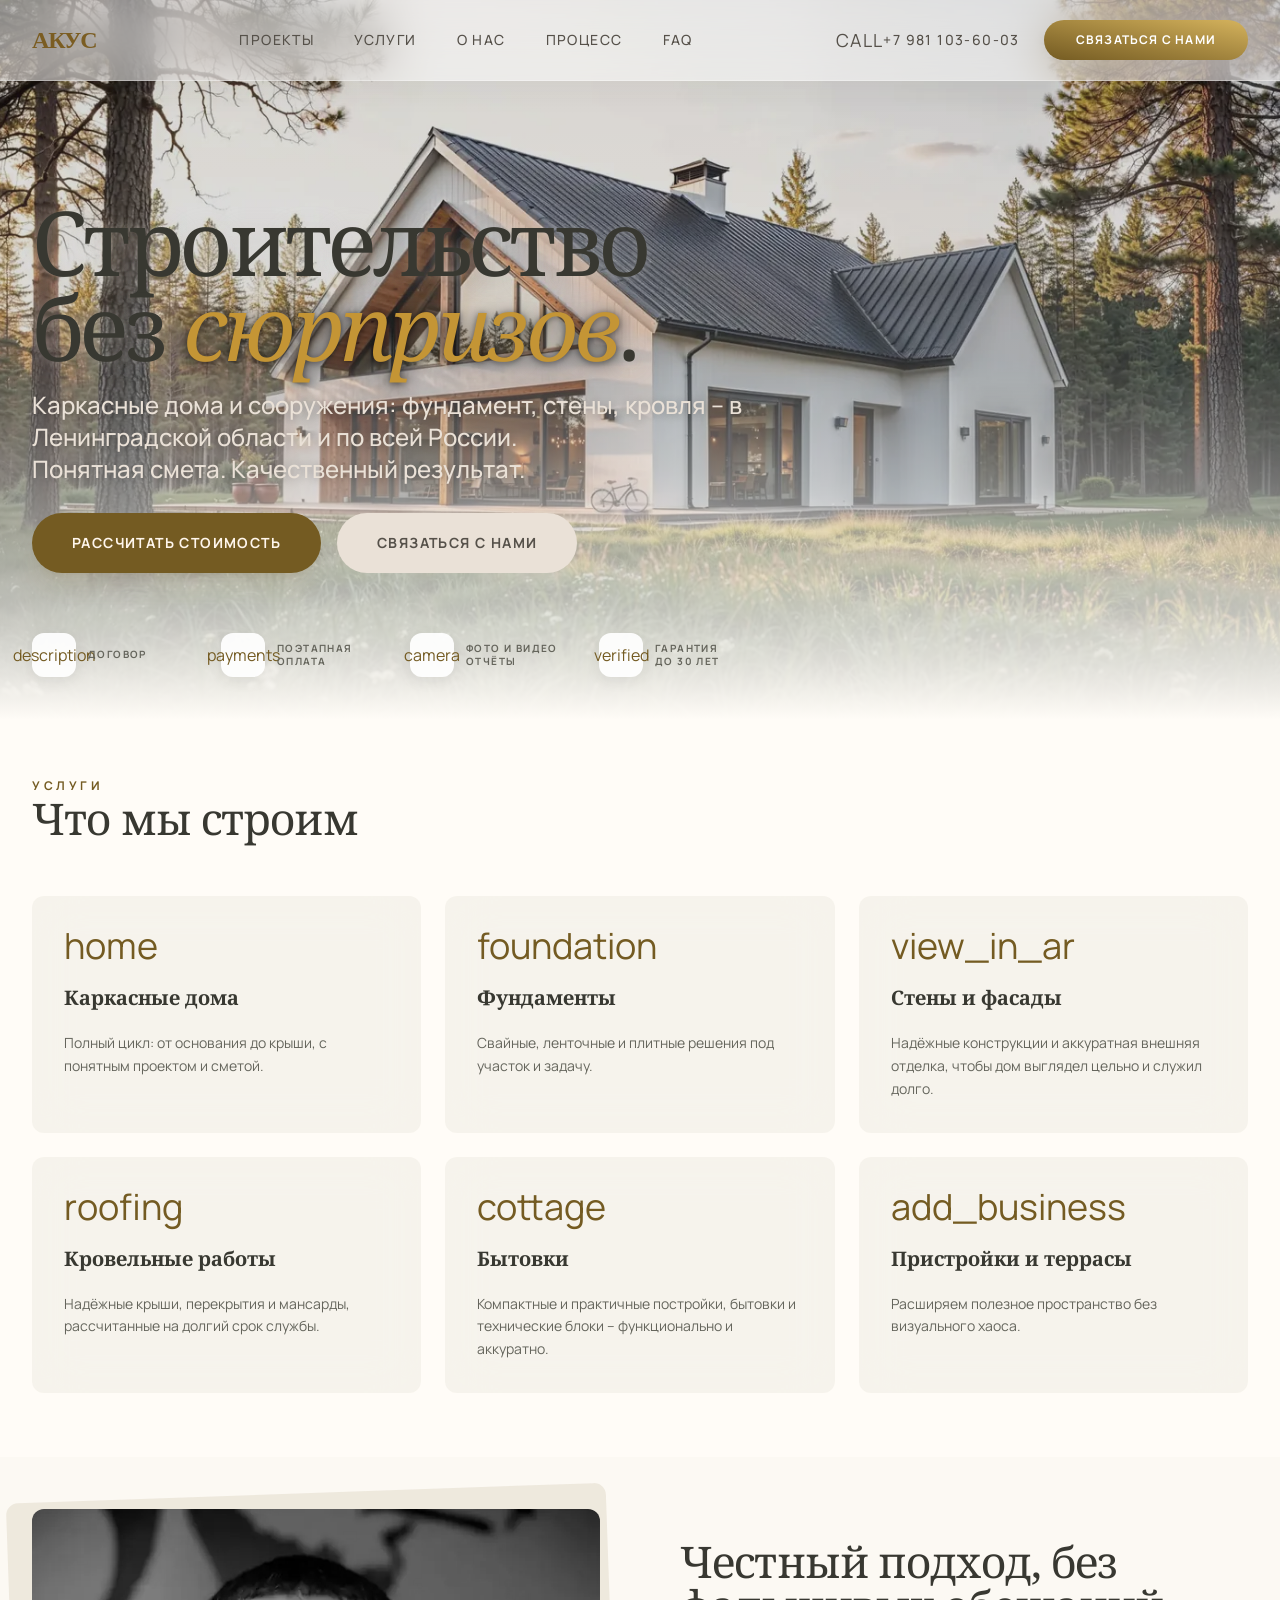
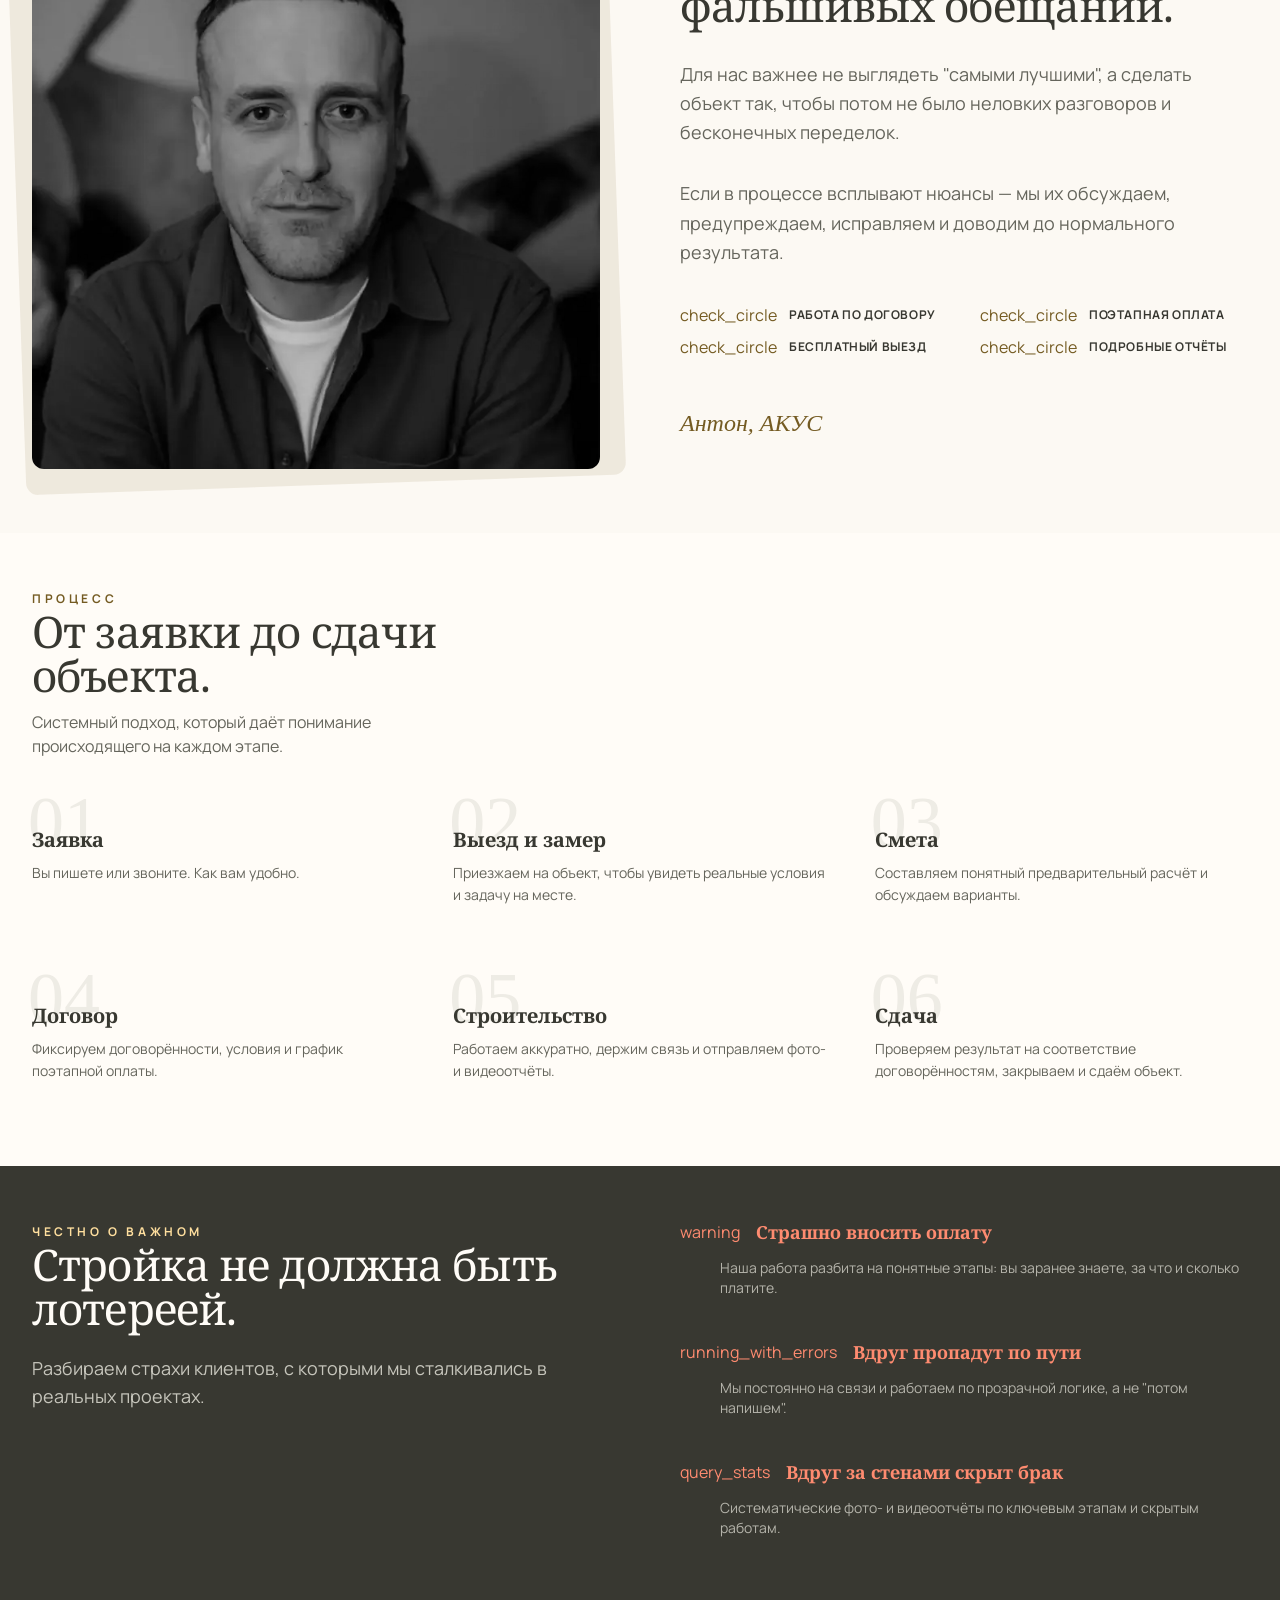
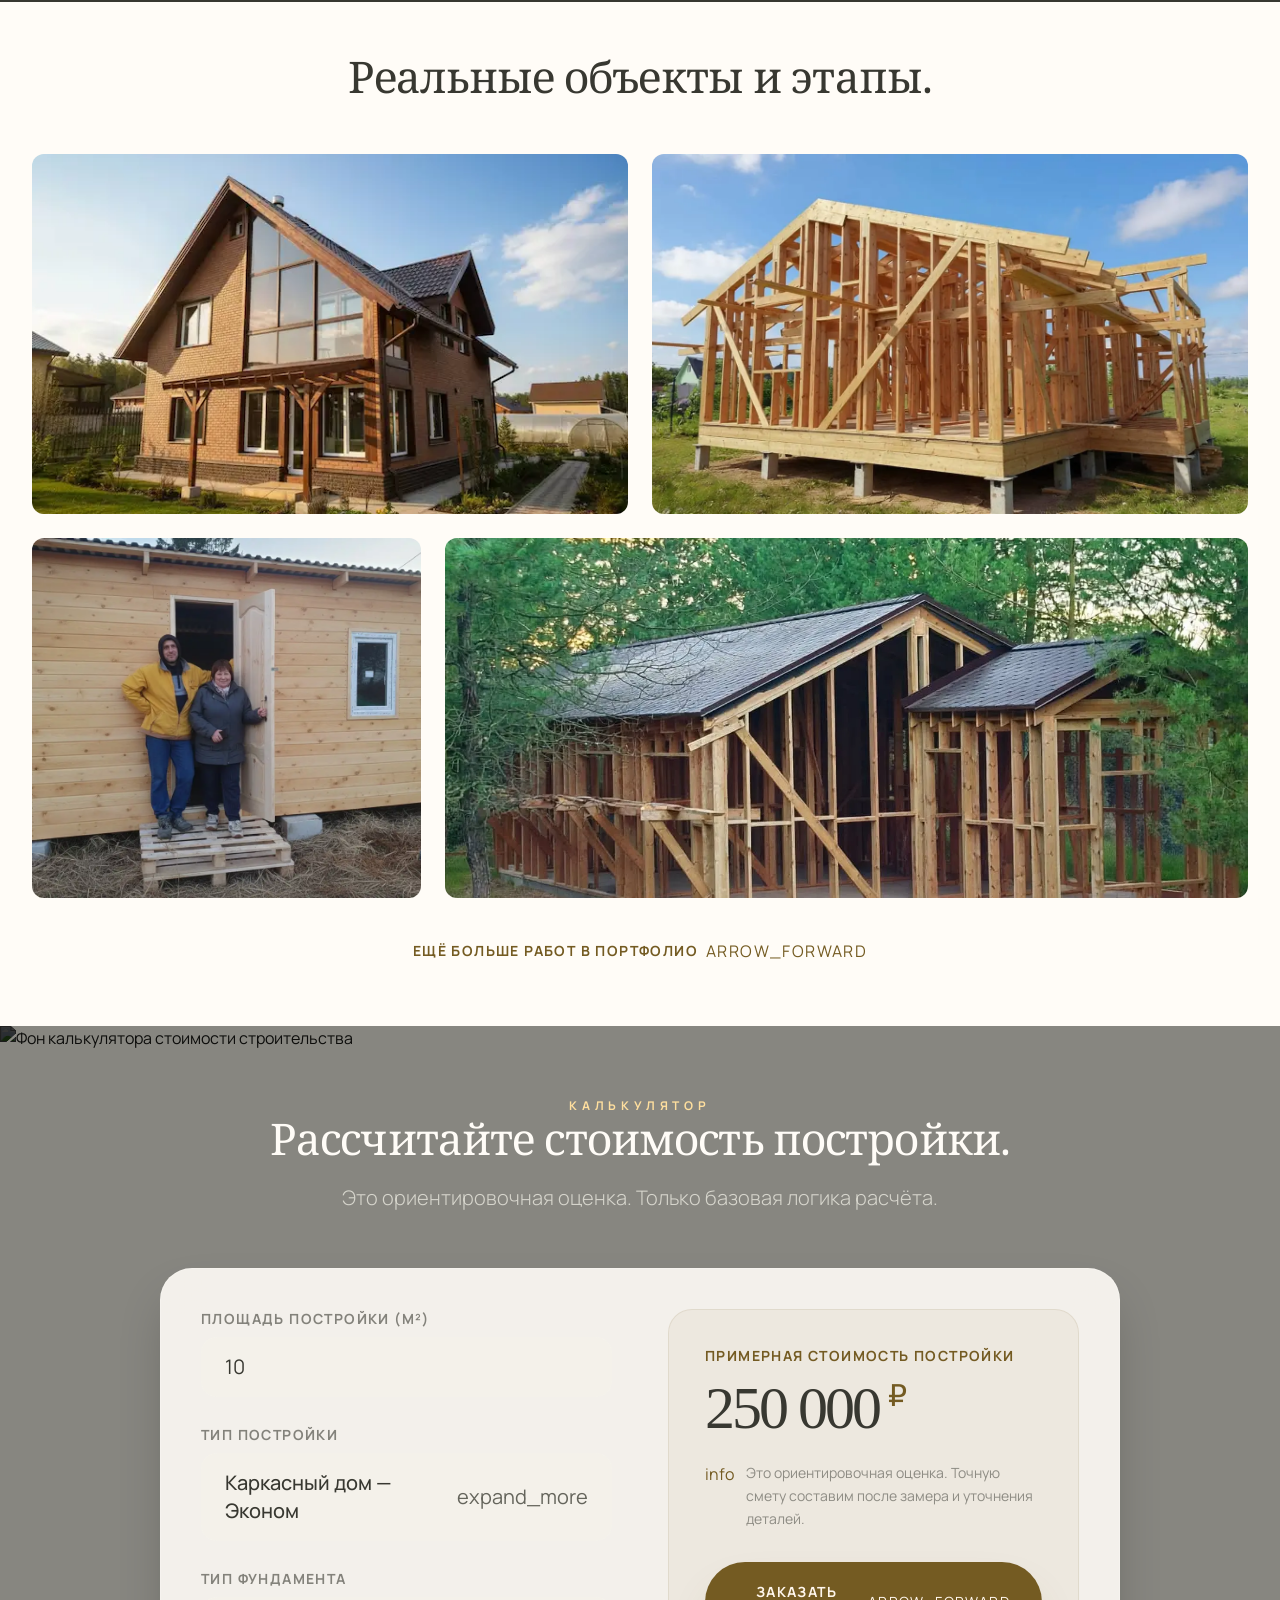
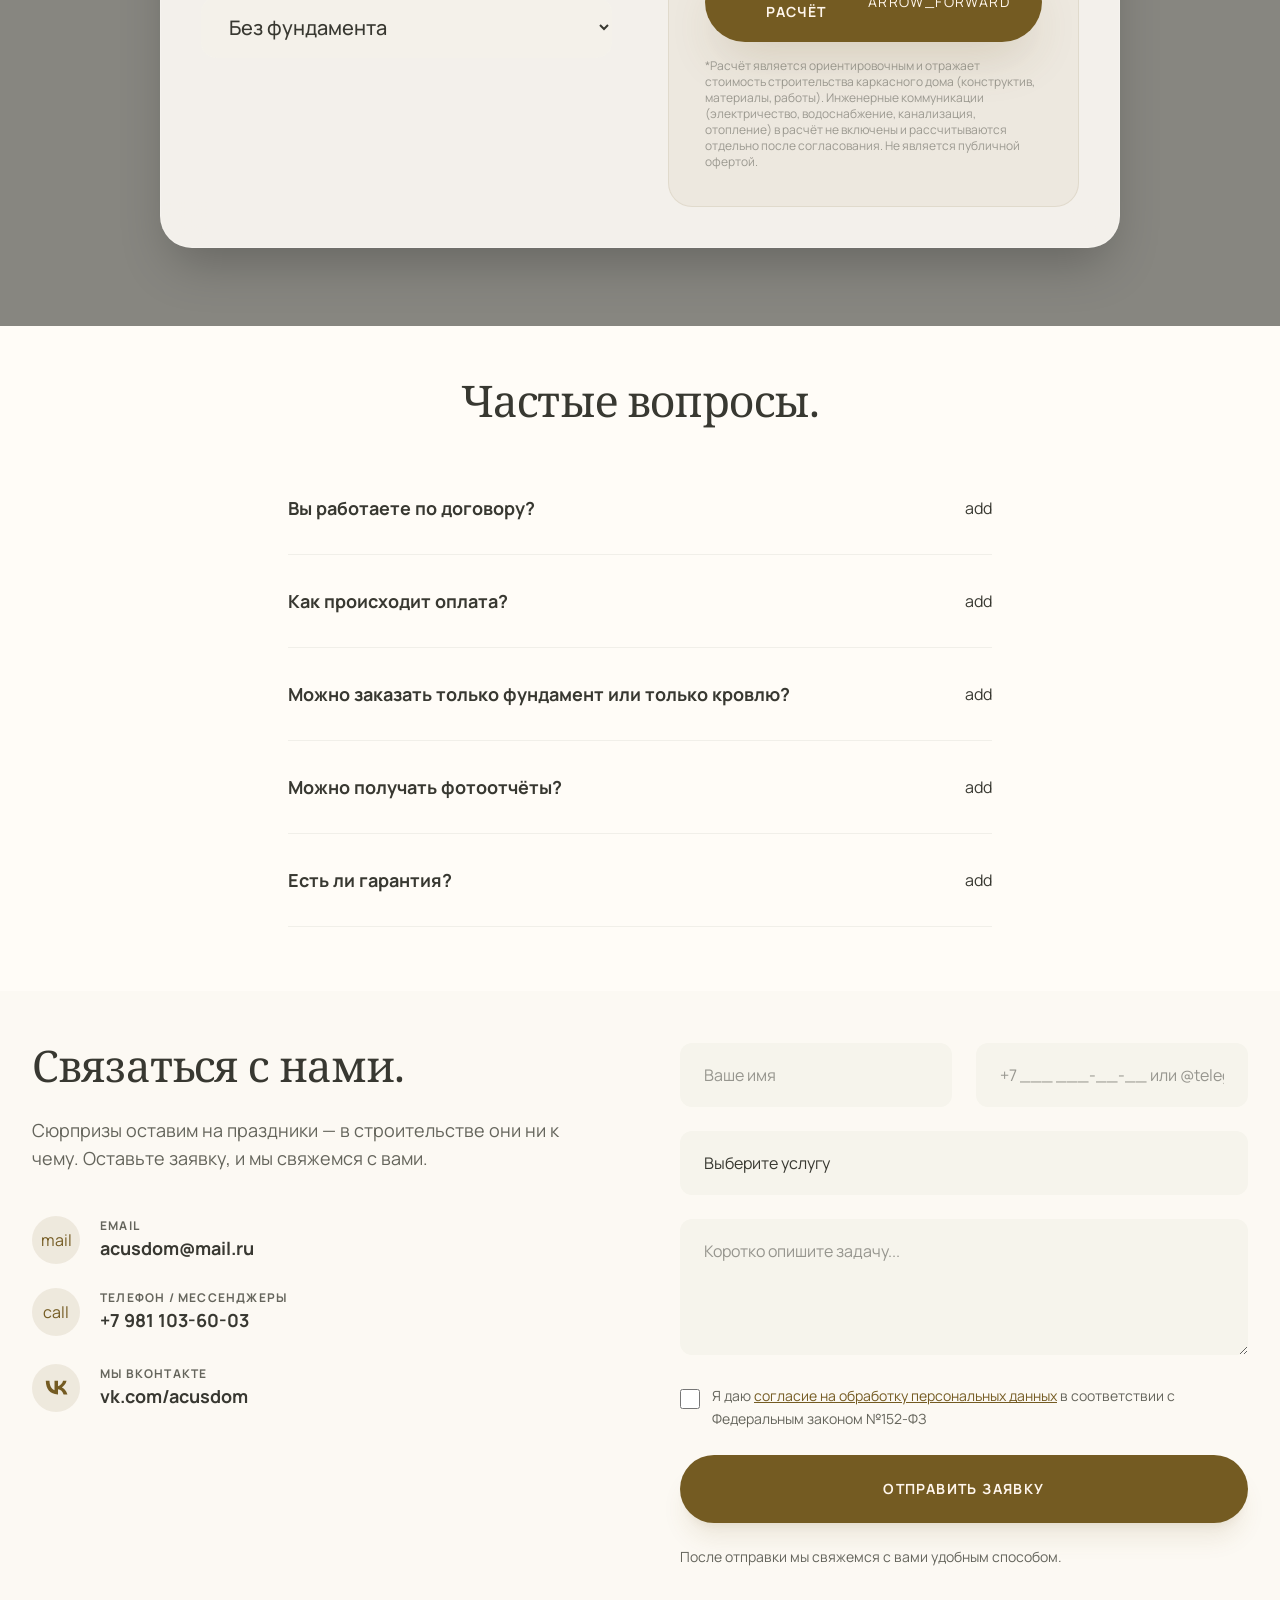
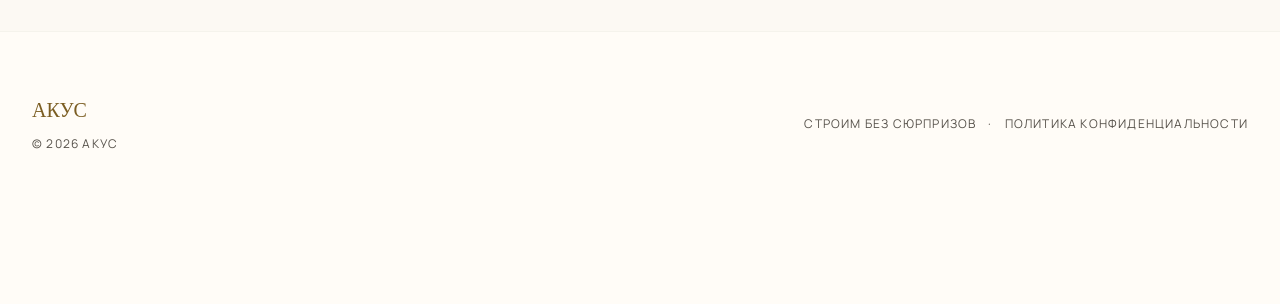
==== commit c8a4337c: "Add files via upload" ====
--- a/index.html
+++ b/index.html
@@ -1747,12 +1747,6 @@
   </script>
 
 
-  <!-- Telegram fixed button -->
-  <a href="https://t.me/korobkanesobaka" target="_blank" rel="noopener noreferrer" aria-label="Написать в Telegram" class="fixed bottom-28 md:bottom-6 right-6 z-[999] w-14 h-14 rounded-full flex items-center justify-center shadow-lg hover:scale-110 transition-transform" style="background:#229ED9;">
-    <svg width="28" height="28" viewBox="0 0 24 24" fill="white" xmlns="http://www.w3.org/2000/svg">
-      <path d="M9.78 18.65l.28-4.23 7.68-6.92c.34-.31-.07-.46-.52-.19L7.74 13.3 3.64 12c-.88-.25-.89-.86.2-1.3l15.97-6.16c.73-.33 1.43.18 1.15 1.3l-2.72 12.81c-.19.91-.74 1.13-1.5.71L12.6 16.3l-1.99 1.93c-.23.23-.42.42-.83.42z"/>
-    </svg>
-  </a>
 
 
   <!-- VK Pixel Events — отслеживание кликов по кнопкам -->
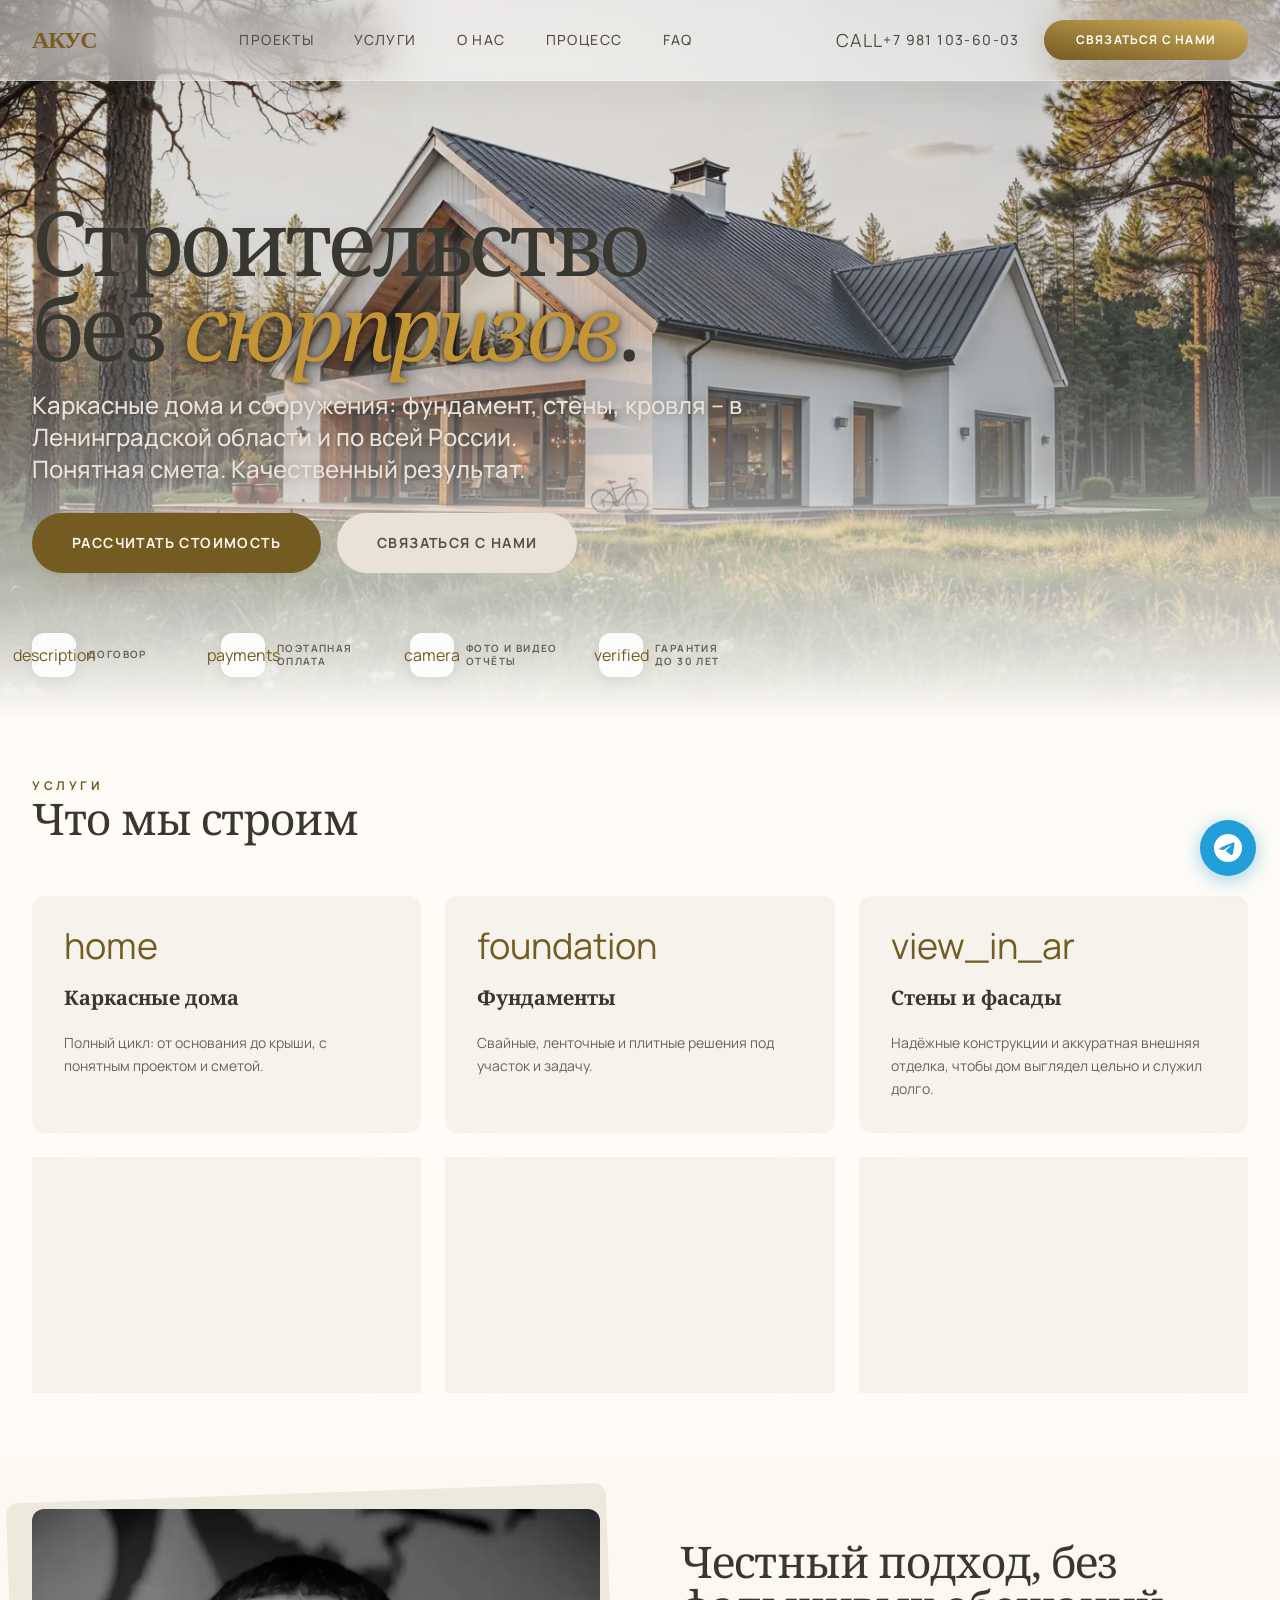
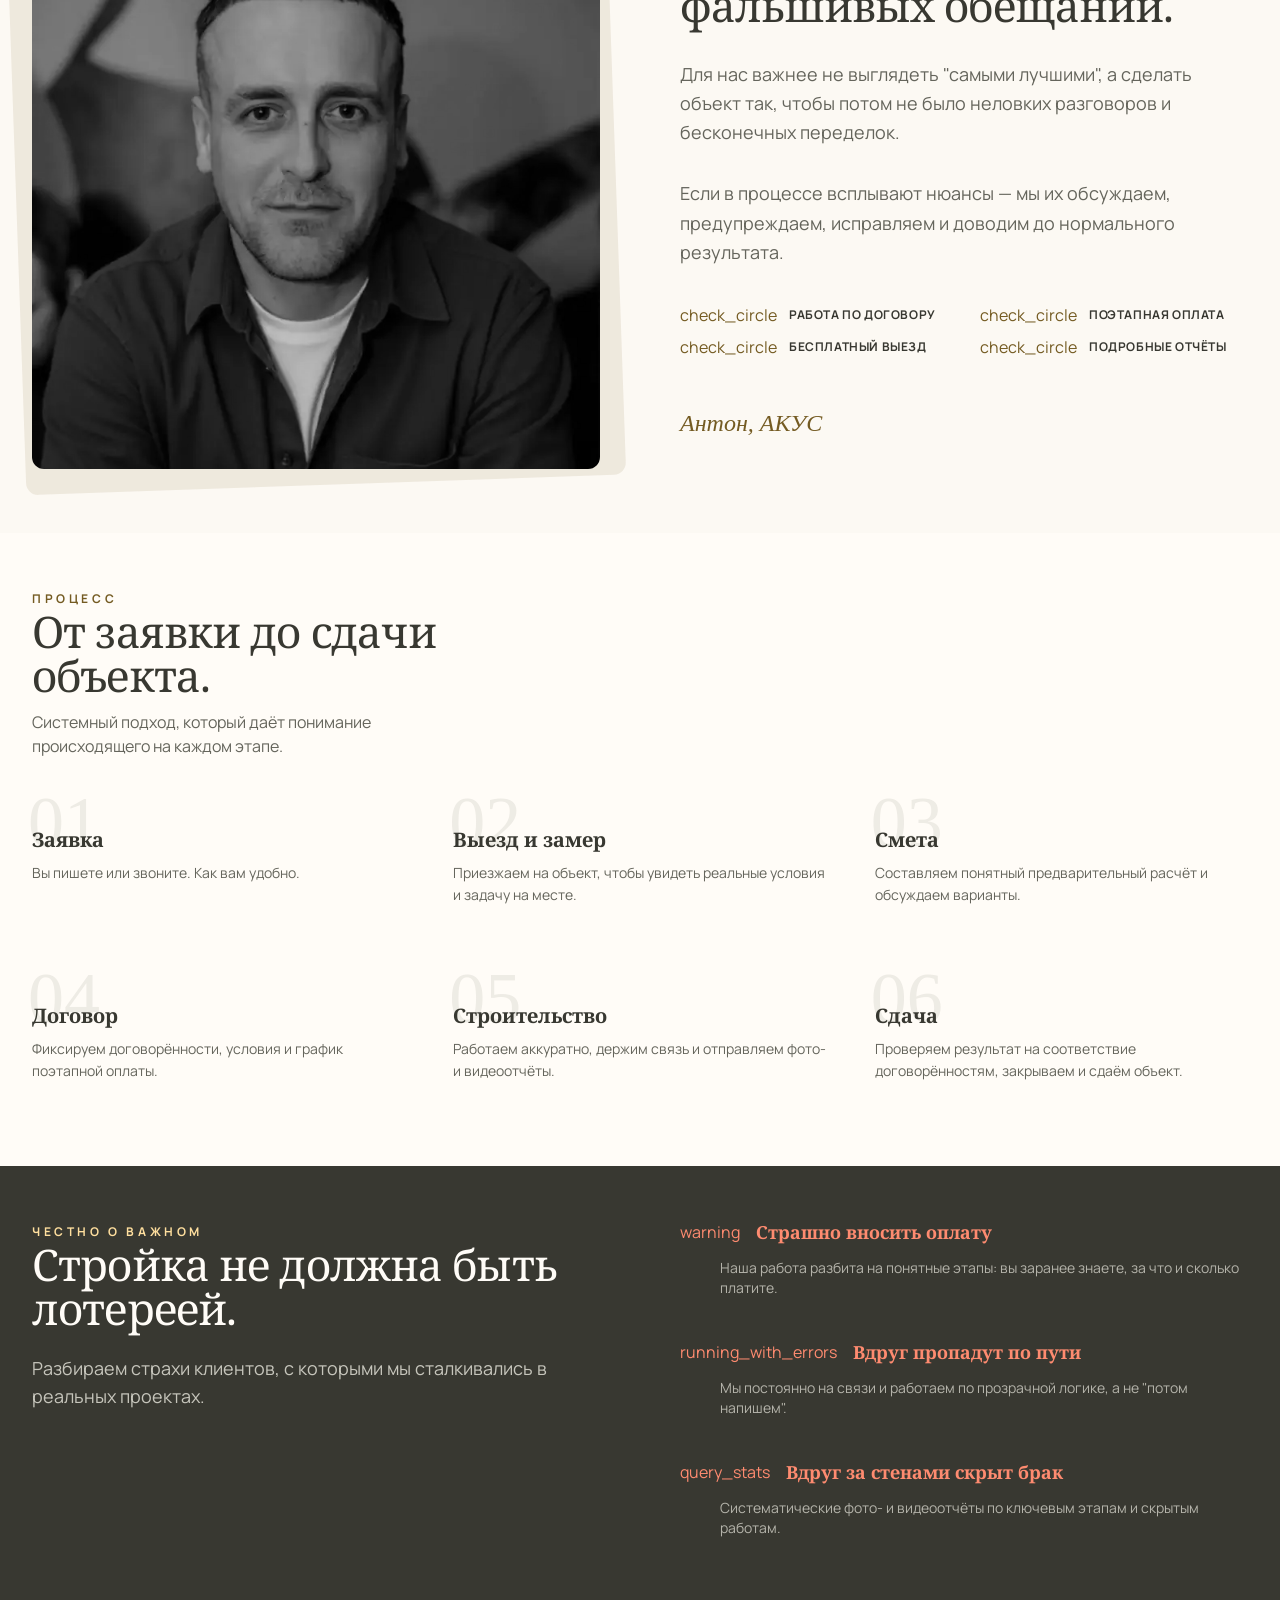
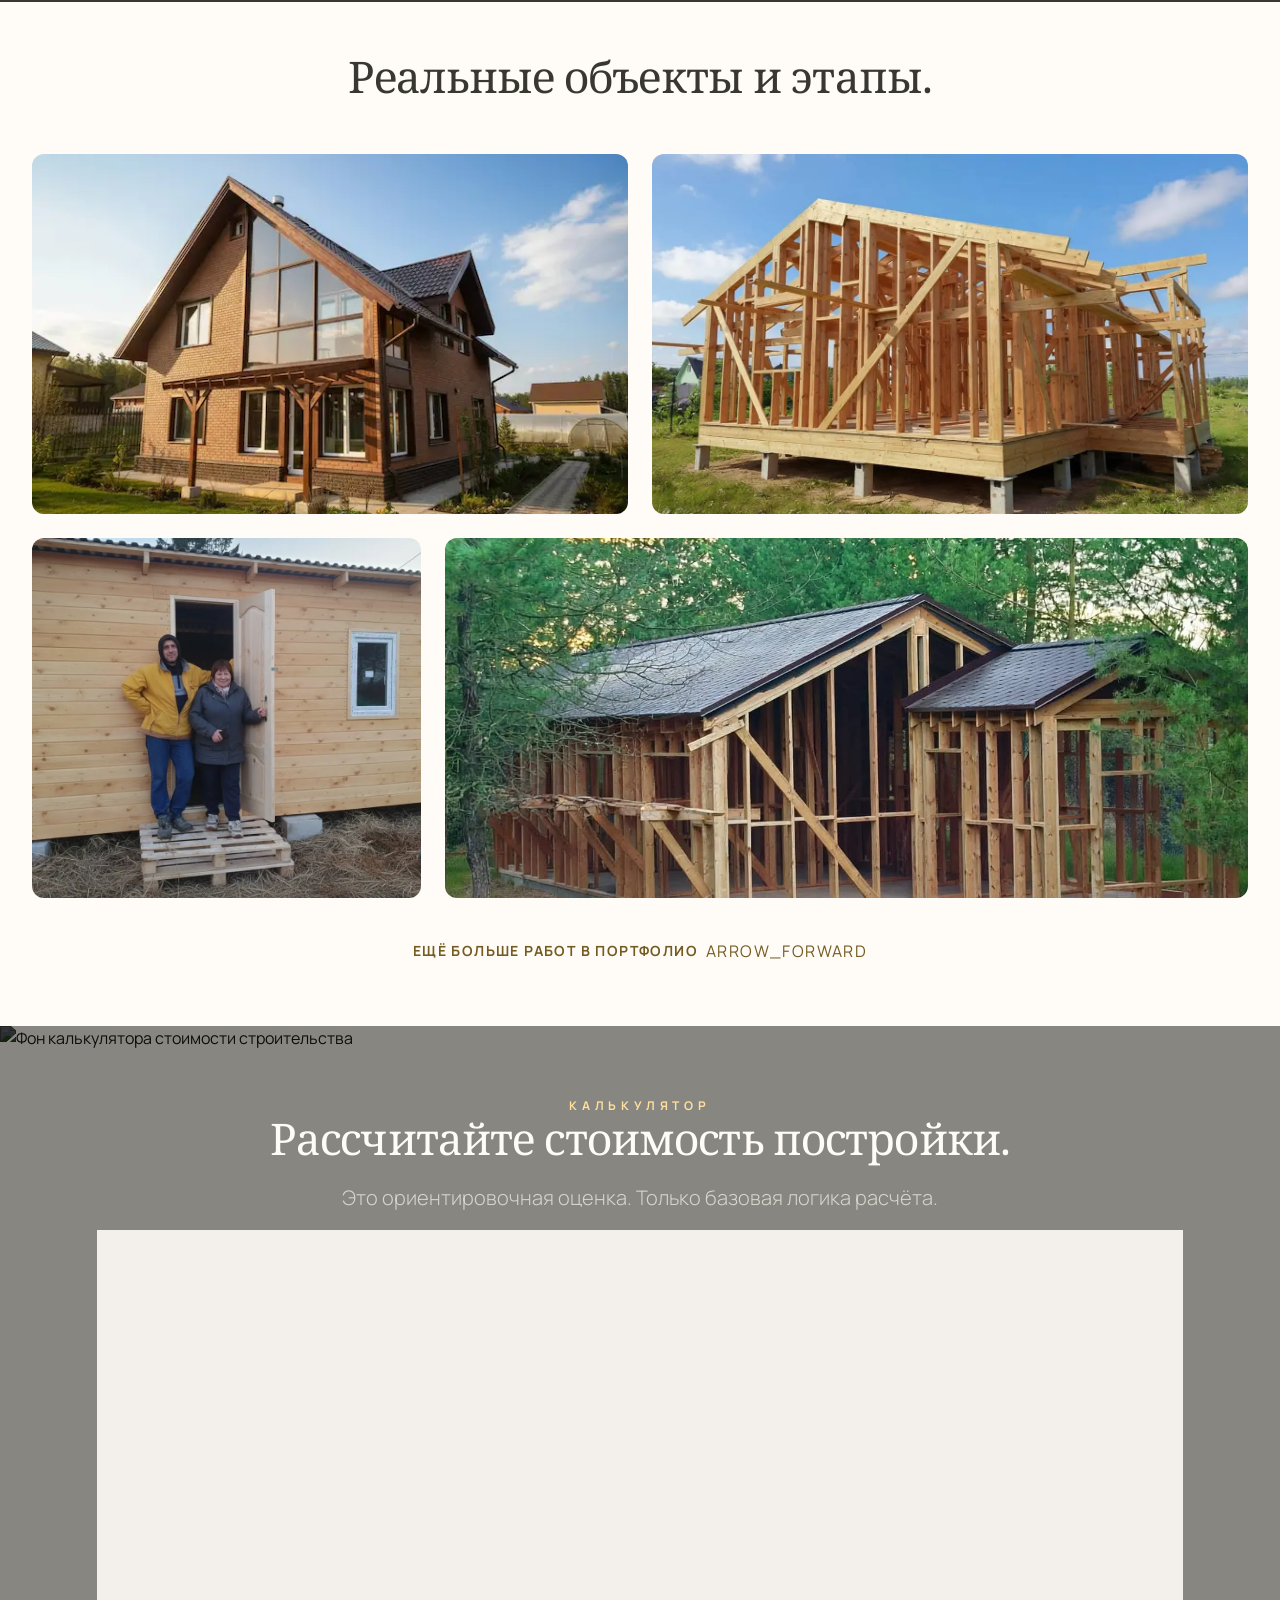
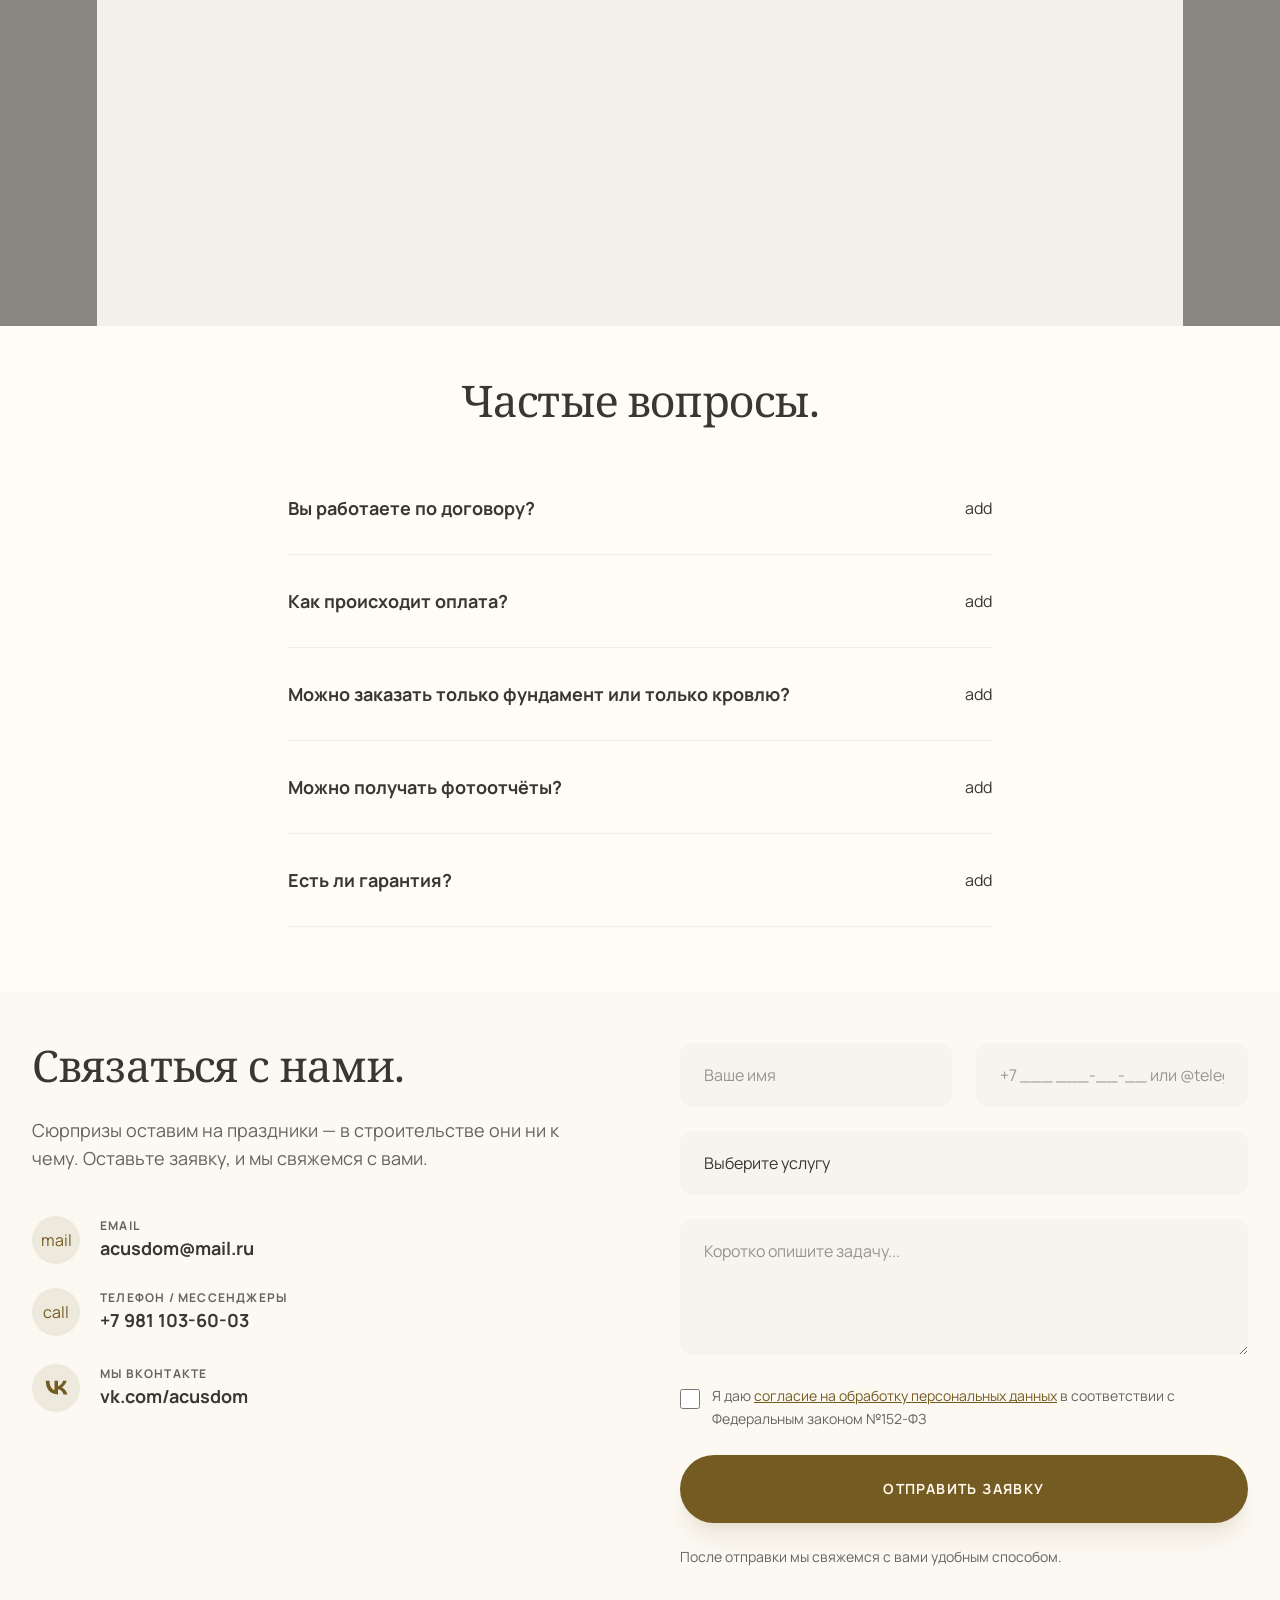
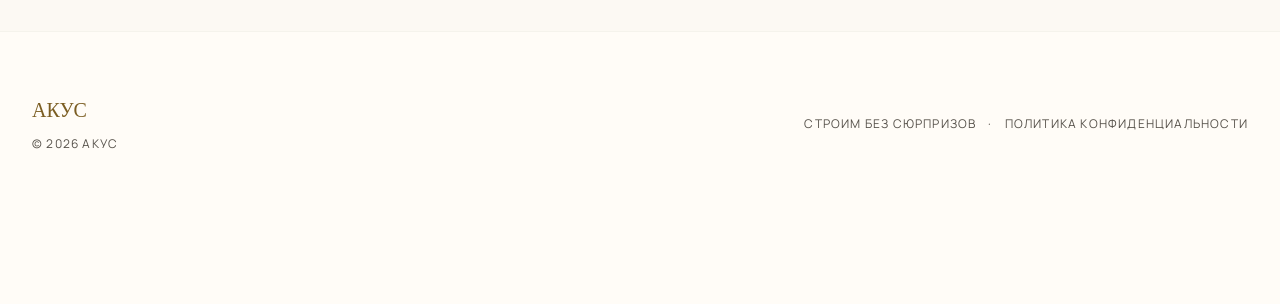
==== commit ce4b22dd: "Add files via upload" ====
--- a/index.html
+++ b/index.html
@@ -991,7 +991,7 @@
               <div>
                 <span class="block text-sm font-bold uppercase tracking-widest text-primary mb-3">Примерная стоимость постройки</span>
                 <div class="text-5xl md:text-6xl font-serif text-on-surface tracking-tighter">
-                  <span id="price">3 500 000</span><span class="text-primary text-3xl align-top ml-1"> ₽</span>
+                  <span id="price">250 000</span><span class="text-primary text-3xl align-top ml-1"> ₽</span>
                 </div>
               </div>
  
@@ -1793,5 +1793,15 @@
     });
   </script>
 
+
+<!-- Кнопка Telegram (плавающая) -->
+<a href="https://t.me/korobkanesobaka" target="_blank" rel="noopener" aria-label="Написать в Telegram"
+   style="position:fixed; bottom:24px; right:24px; z-index:49; width:56px; height:56px; border-radius:50%; background:#229ED9; display:flex; align-items:center; justify-content:center; box-shadow:0 4px 20px rgba(34,158,217,0.45); transition:transform 0.2s, box-shadow 0.2s;"
+   onmouseover="this.style.transform='scale(1.1)';this.style.boxShadow='0 6px 28px rgba(34,158,217,0.55)'"
+   onmouseout="this.style.transform='scale(1)';this.style.boxShadow='0 4px 20px rgba(34,158,217,0.45)'">
+  <svg xmlns="http://www.w3.org/2000/svg" width="28" height="28" viewBox="0 0 24 24" fill="white">
+    <path d="M11.944 0A12 12 0 0 0 0 12a12 12 0 0 0 12 12 12 12 0 0 0 12-12A12 12 0 0 0 12 0a12 12 0 0 0-.056 0zm4.962 7.224c.1-.002.321.023.465.14a.506.506 0 0 1 .171.325c.016.093.036.306.02.472-.18 1.898-.962 6.502-1.36 8.627-.168.9-.499 1.201-.82 1.23-.696.065-1.225-.46-1.9-.902-1.056-.693-1.653-1.124-2.678-1.8-1.185-.78-.417-1.21.258-1.91.177-.184 3.247-2.977 3.307-3.23.007-.032.014-.15-.056-.212s-.174-.041-.249-.024c-.106.024-1.793 1.14-5.061 3.345-.48.33-.913.49-1.302.48-.428-.008-1.252-.241-1.865-.44-.752-.245-1.349-.374-1.297-.789.027-.216.325-.437.893-.663 3.498-1.524 5.83-2.529 6.998-3.014 3.332-1.386 4.025-1.627 4.476-1.635z"/>
+  </svg>
+</a>
 </body>
 </html>
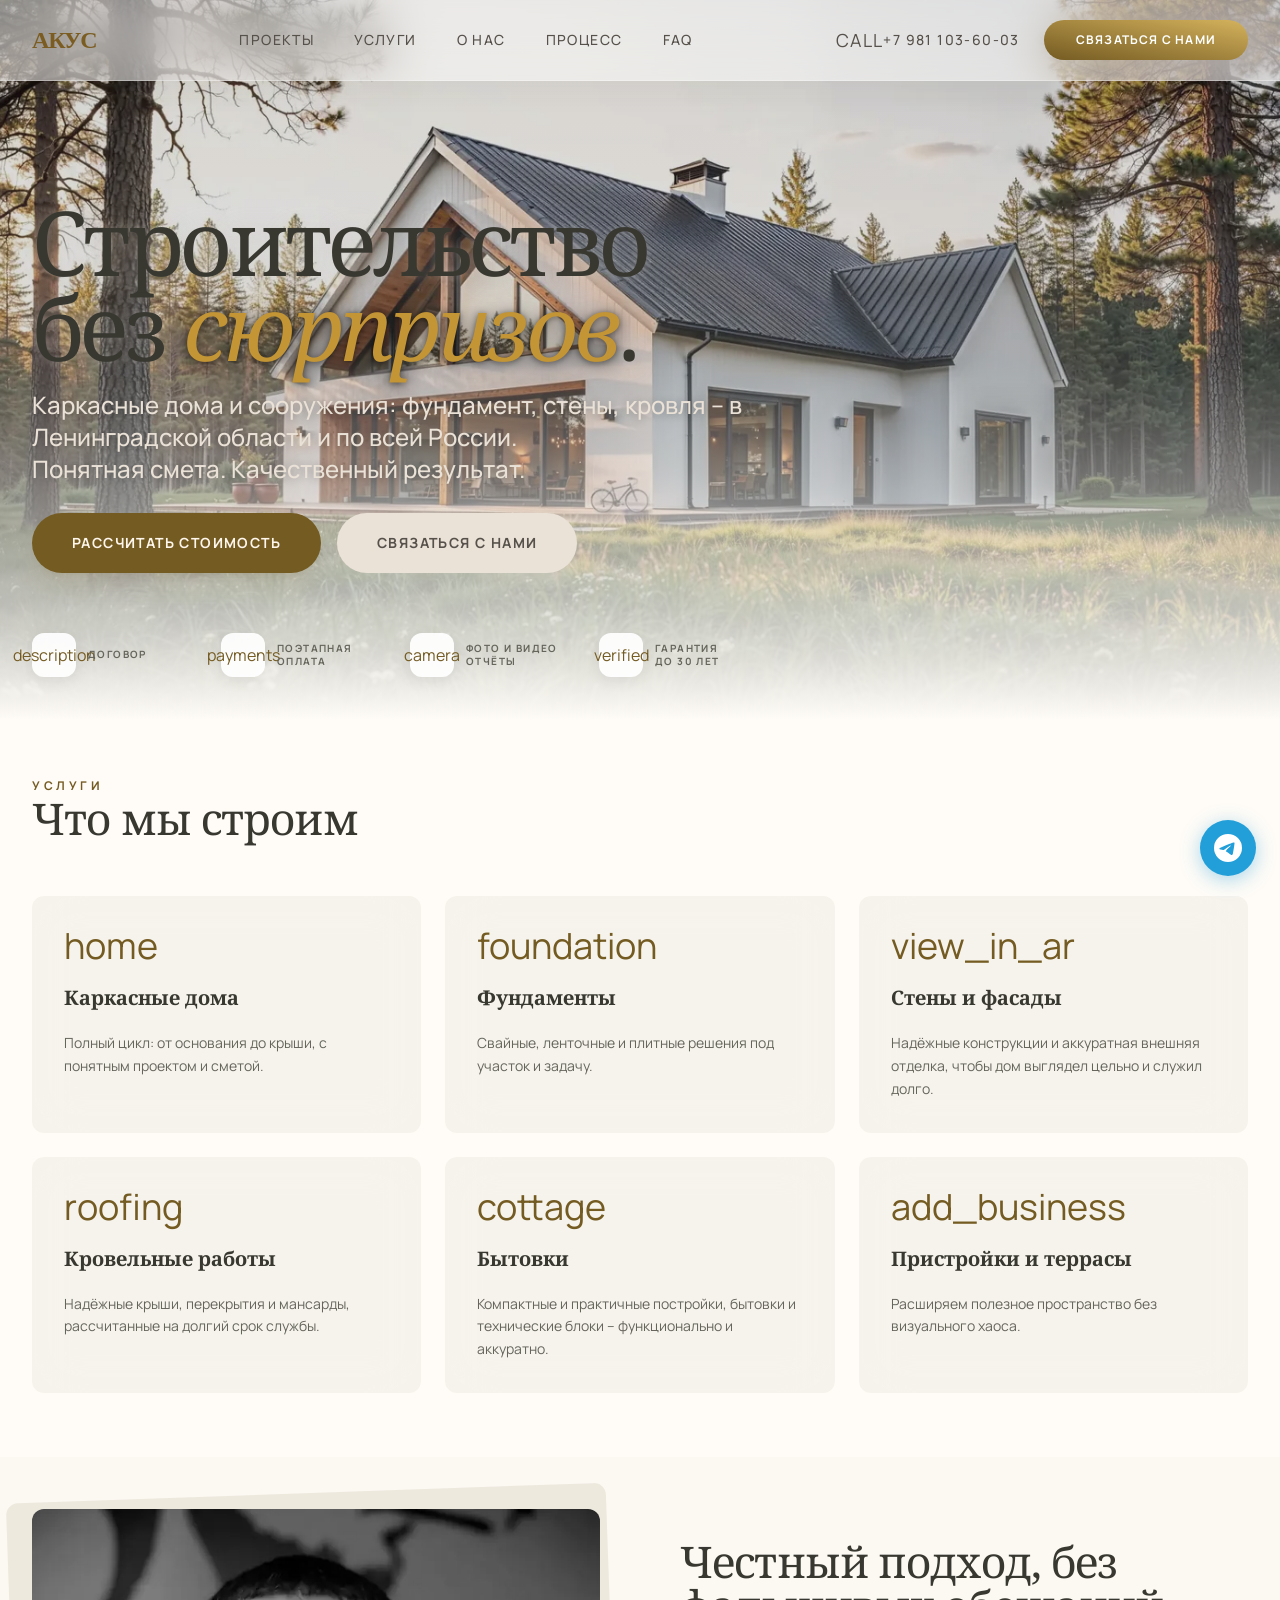
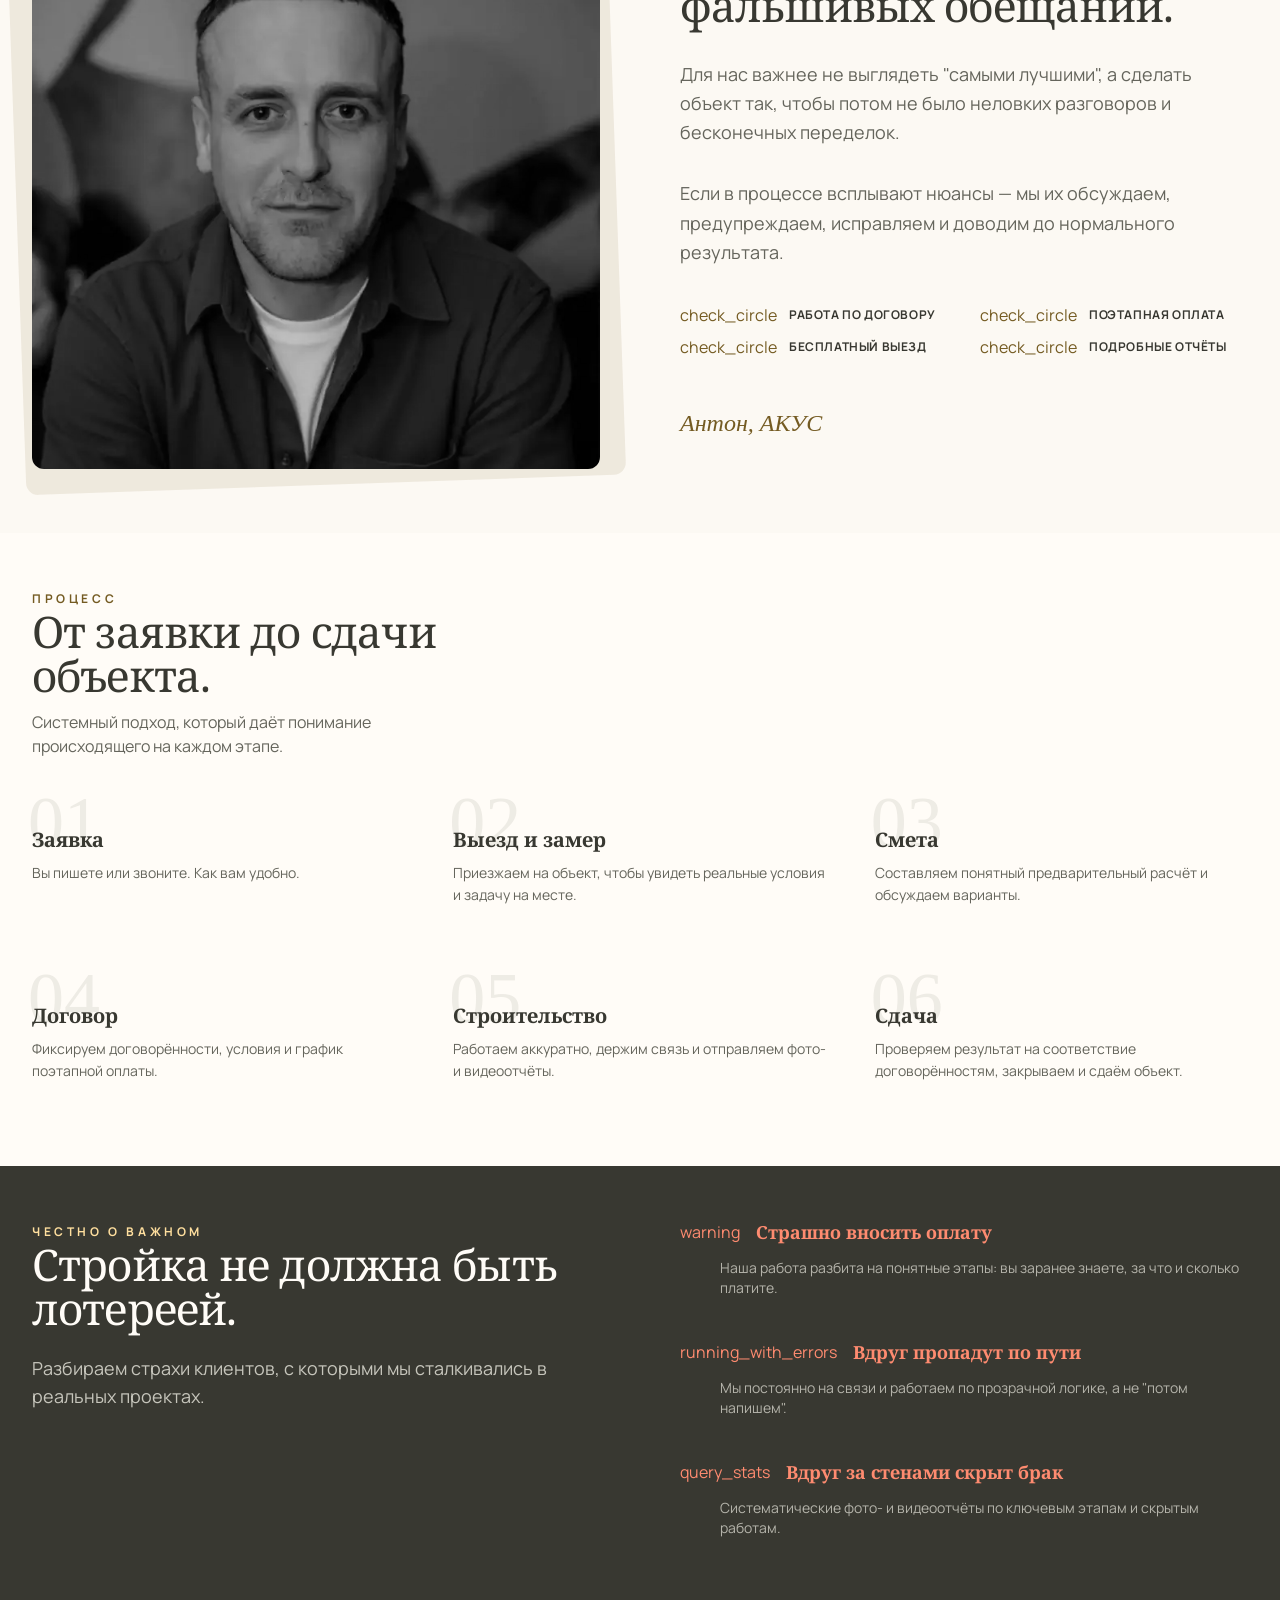
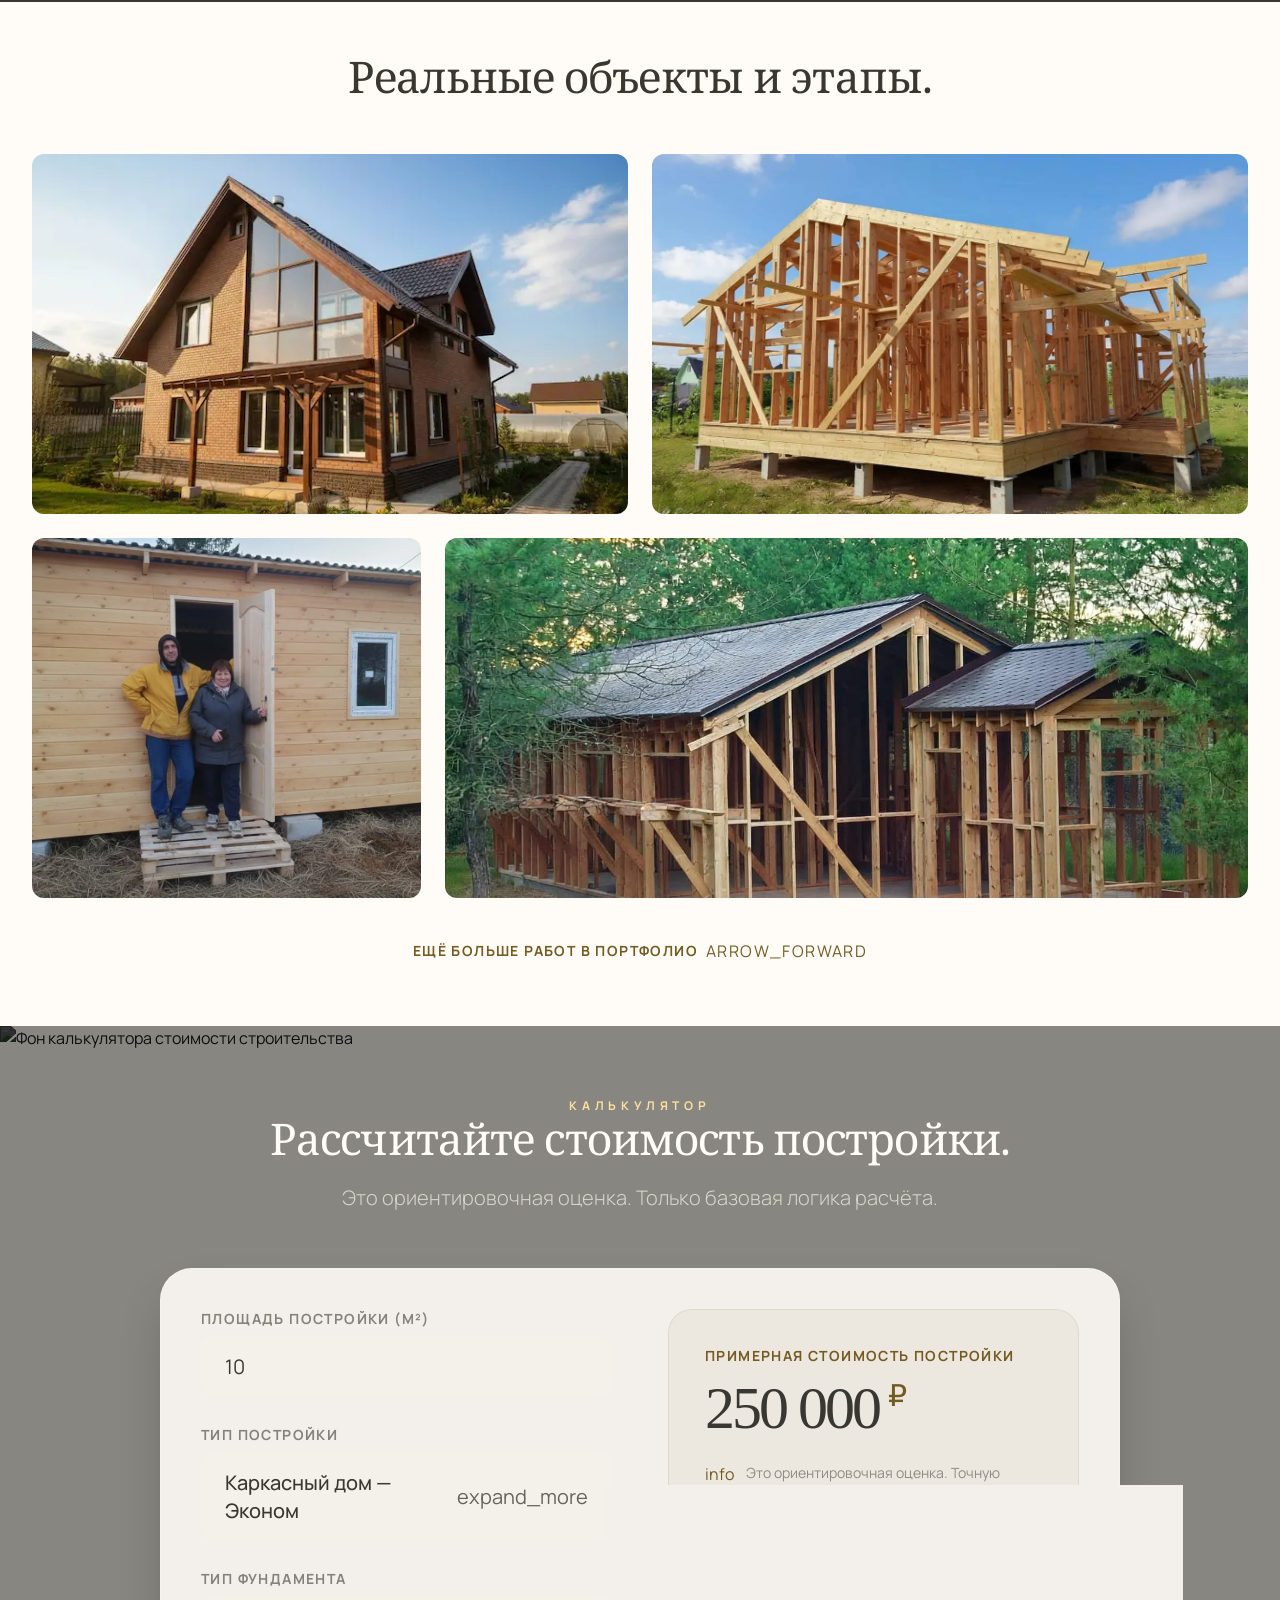
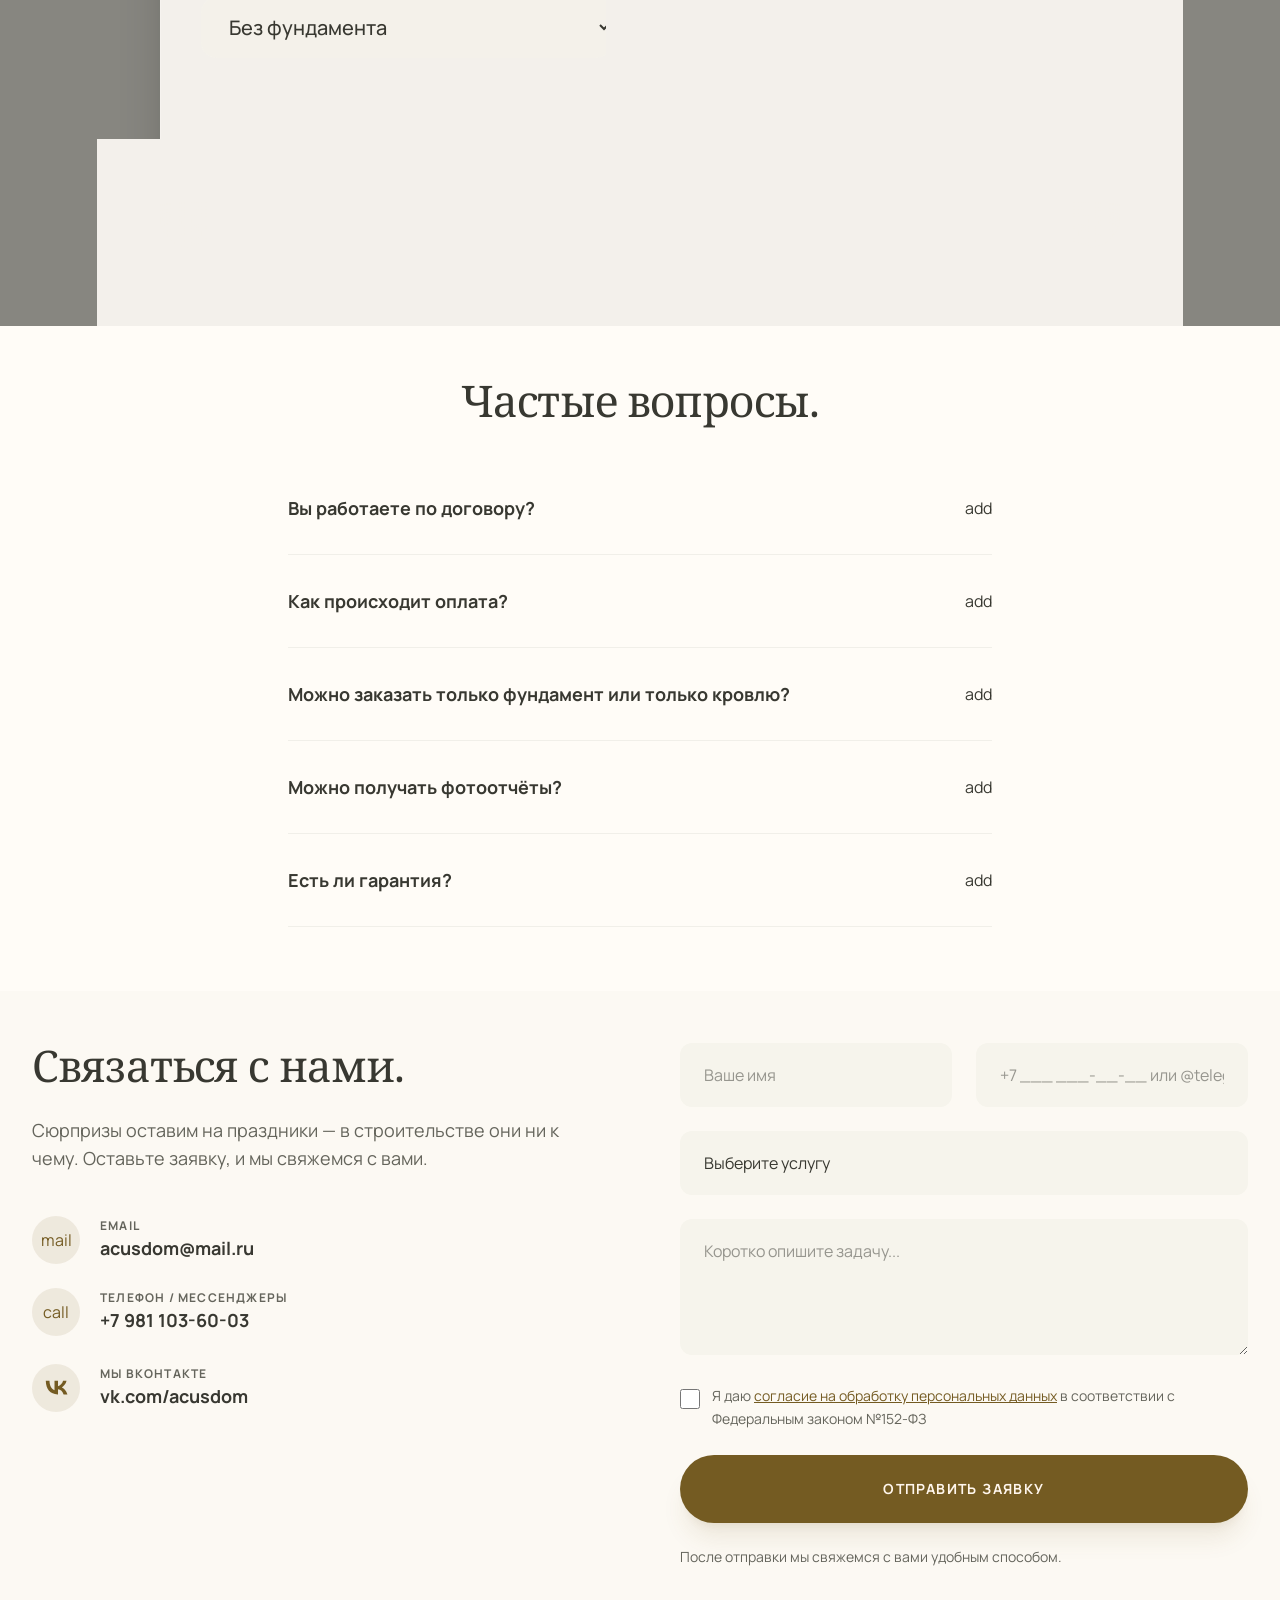
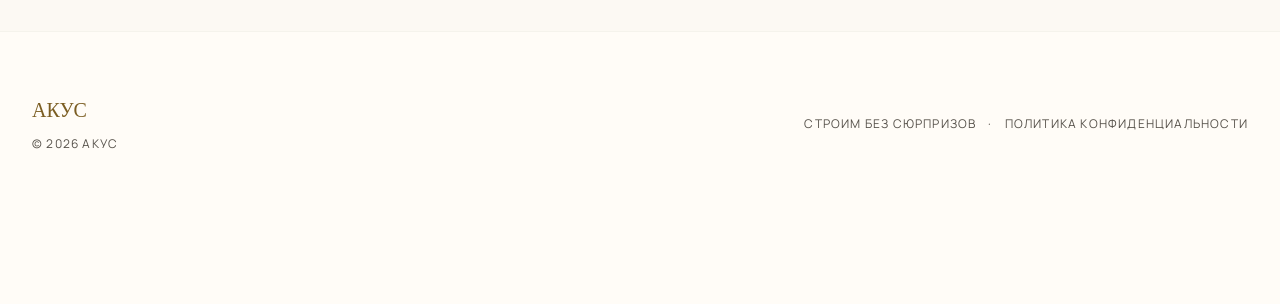
==== commit 84245017: "Add files via upload" ====
--- a/index.html
+++ b/index.html
@@ -1795,10 +1795,12 @@
 
 
 <!-- Кнопка Telegram (плавающая) -->
-<a href="https://t.me/korobkanesobaka" target="_blank" rel="noopener" aria-label="Написать в Telegram"
-   style="position:fixed; bottom:24px; right:24px; z-index:49; width:56px; height:56px; border-radius:50%; background:#229ED9; display:flex; align-items:center; justify-content:center; box-shadow:0 4px 20px rgba(34,158,217,0.45); transition:transform 0.2s, box-shadow 0.2s;"
-   onmouseover="this.style.transform='scale(1.1)';this.style.boxShadow='0 6px 28px rgba(34,158,217,0.55)'"
-   onmouseout="this.style.transform='scale(1)';this.style.boxShadow='0 4px 20px rgba(34,158,217,0.45)'">
+<style>
+  .tg-btn { position:fixed; right:20px; bottom:88px; z-index:999; width:52px; height:52px; border-radius:50%; background:#229ED9; display:flex; align-items:center; justify-content:center; box-shadow:0 4px 20px rgba(34,158,217,0.4); transition:transform 0.2s, box-shadow 0.2s; }
+  @media(min-width:768px){ .tg-btn { bottom:24px; right:24px; width:56px; height:56px; } }
+  .tg-btn:hover { transform:scale(1.1); box-shadow:0 6px 28px rgba(34,158,217,0.55); }
+</style>
+<a href="https://t.me/korobkanesobaka" target="_blank" rel="noopener" aria-label="Написать в Telegram" class="tg-btn">
   <svg xmlns="http://www.w3.org/2000/svg" width="28" height="28" viewBox="0 0 24 24" fill="white">
     <path d="M11.944 0A12 12 0 0 0 0 12a12 12 0 0 0 12 12 12 12 0 0 0 12-12A12 12 0 0 0 12 0a12 12 0 0 0-.056 0zm4.962 7.224c.1-.002.321.023.465.14a.506.506 0 0 1 .171.325c.016.093.036.306.02.472-.18 1.898-.962 6.502-1.36 8.627-.168.9-.499 1.201-.82 1.23-.696.065-1.225-.46-1.9-.902-1.056-.693-1.653-1.124-2.678-1.8-1.185-.78-.417-1.21.258-1.91.177-.184 3.247-2.977 3.307-3.23.007-.032.014-.15-.056-.212s-.174-.041-.249-.024c-.106.024-1.793 1.14-5.061 3.345-.48.33-.913.49-1.302.48-.428-.008-1.252-.241-1.865-.44-.752-.245-1.349-.374-1.297-.789.027-.216.325-.437.893-.663 3.498-1.524 5.83-2.529 6.998-3.014 3.332-1.386 4.025-1.627 4.476-1.635z"/>
   </svg>
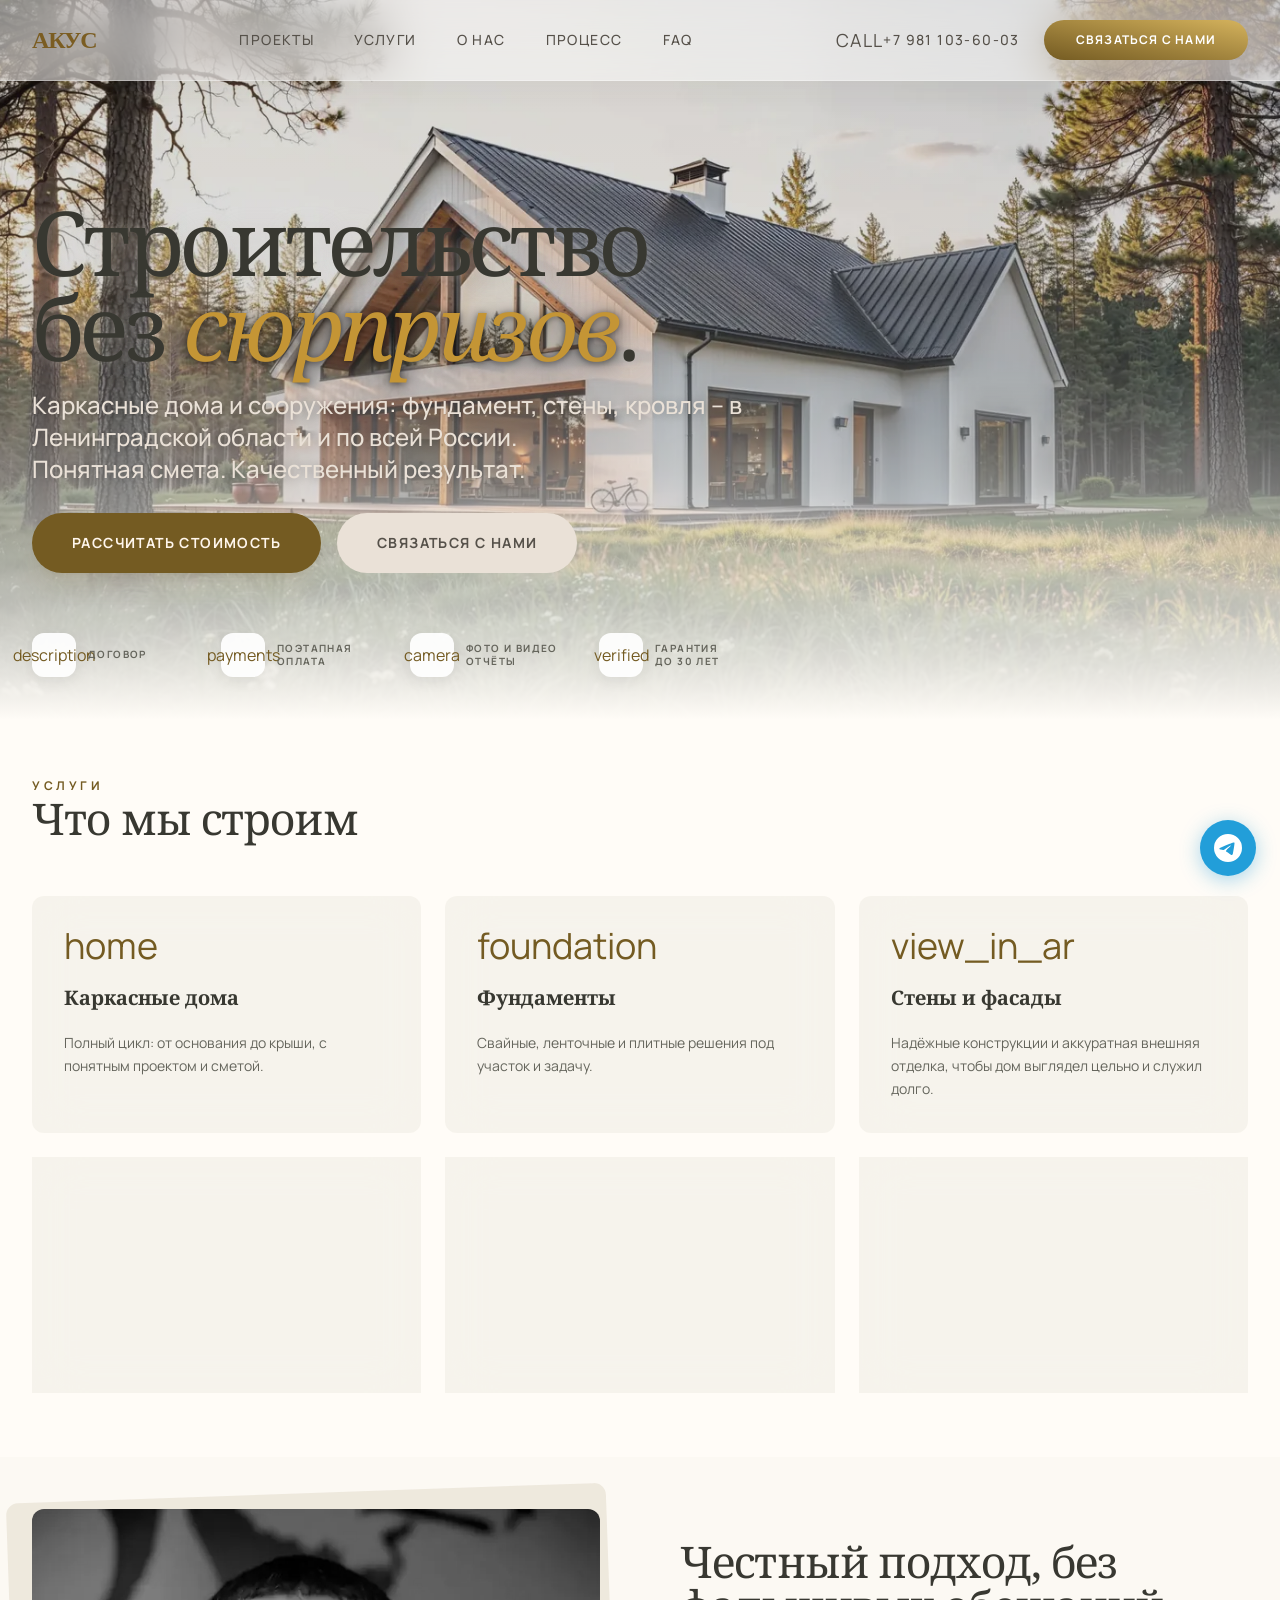
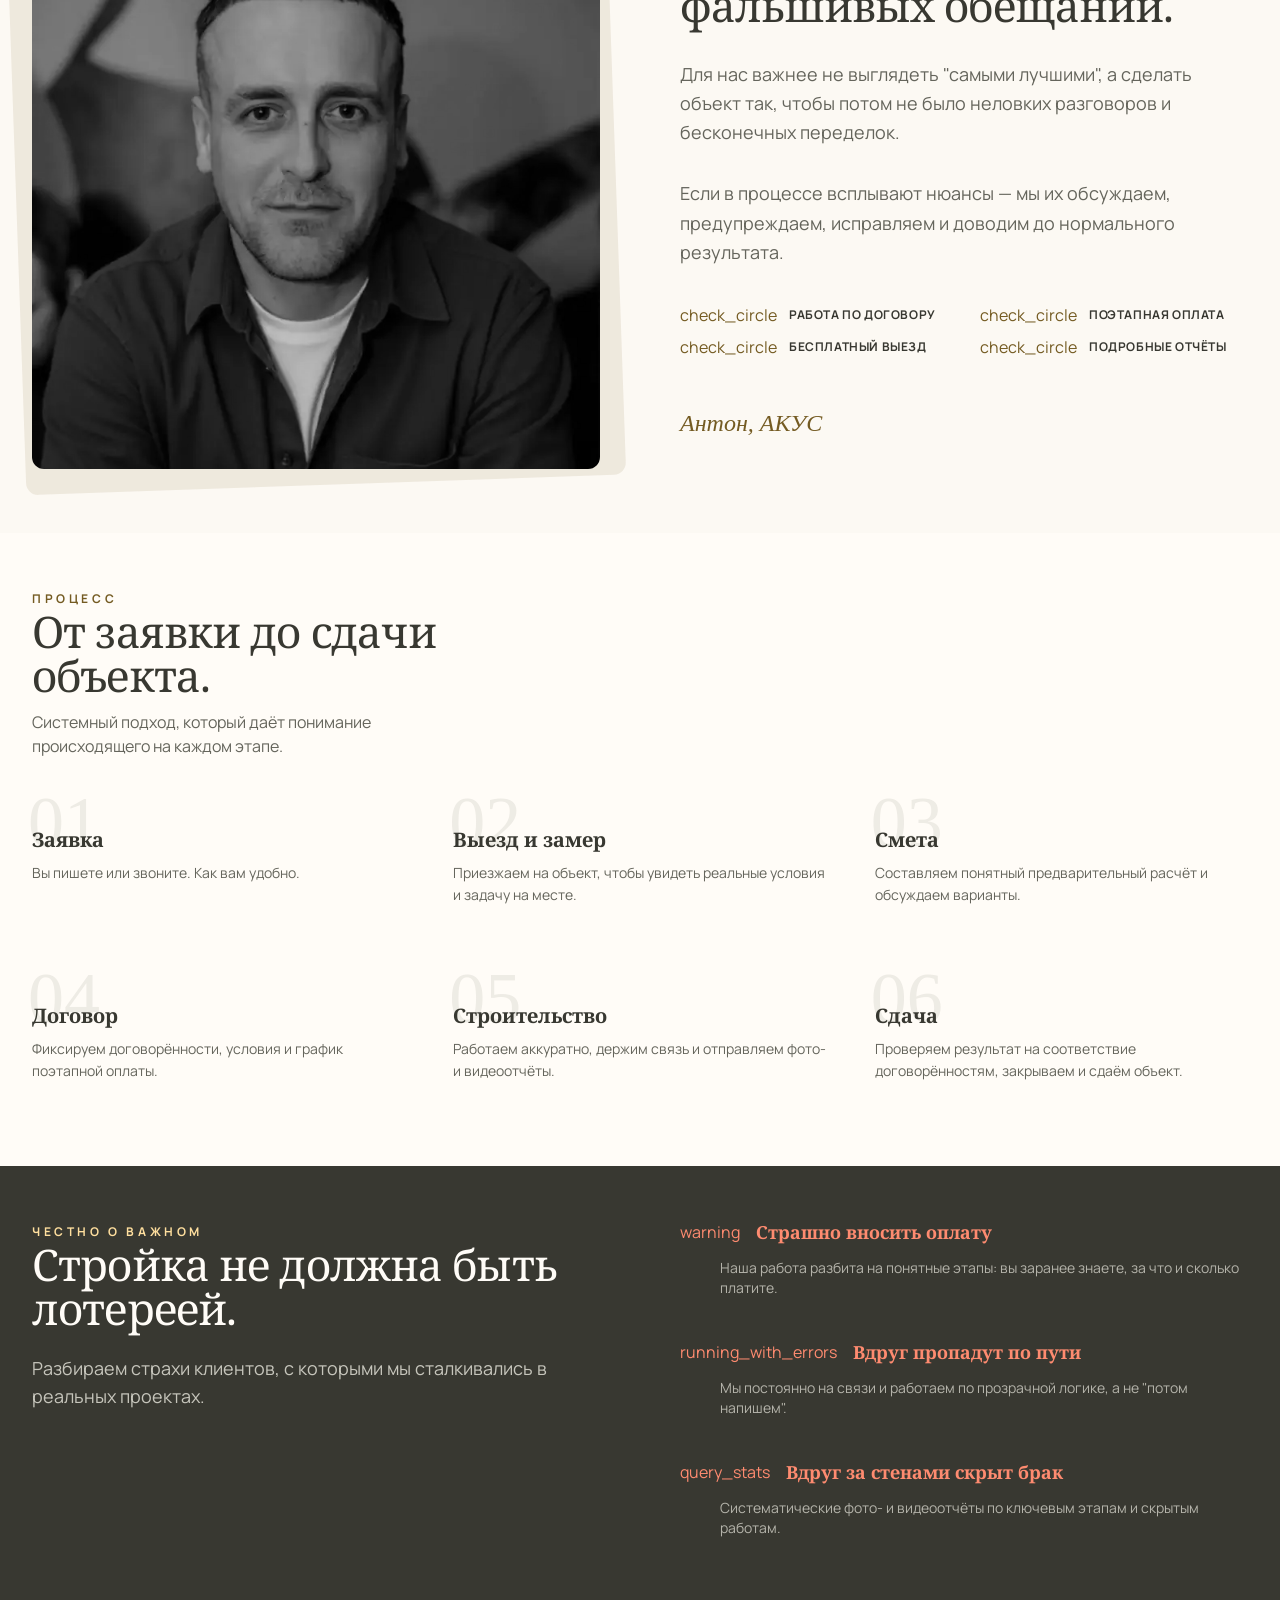
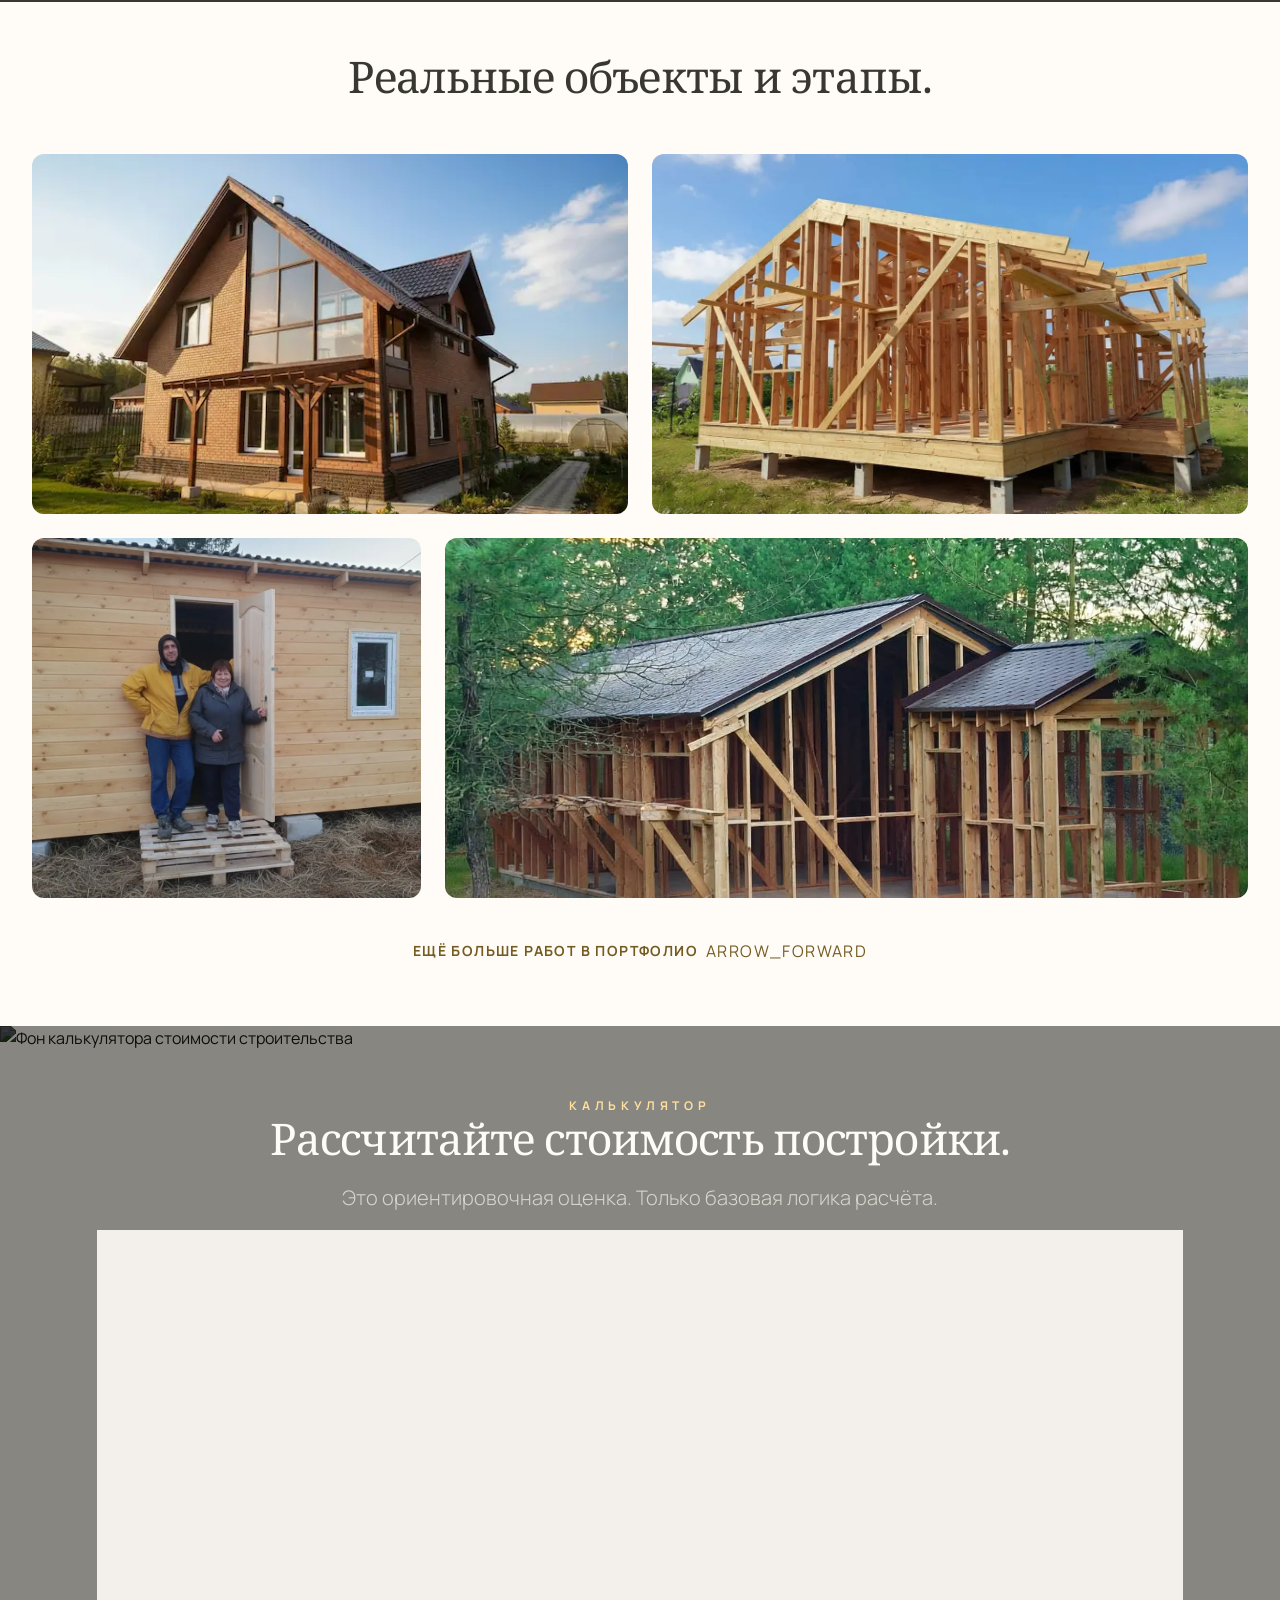
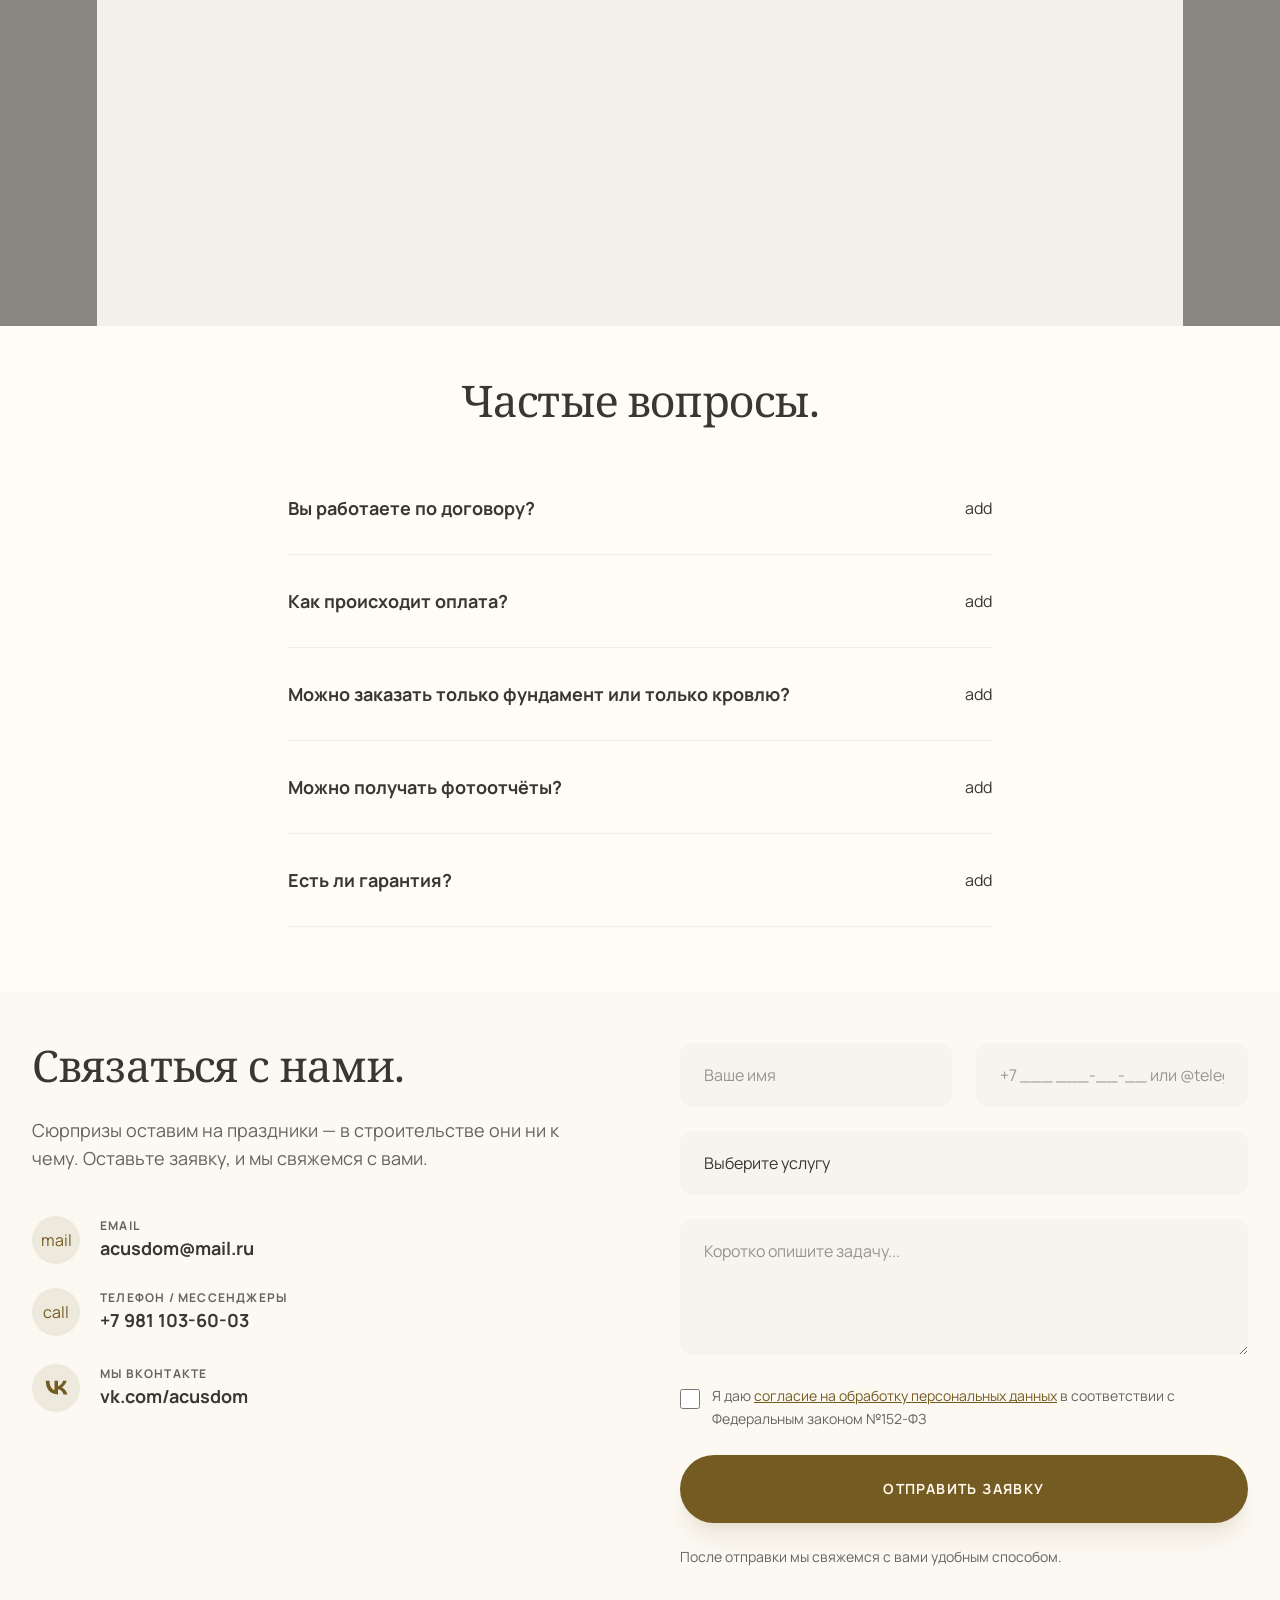
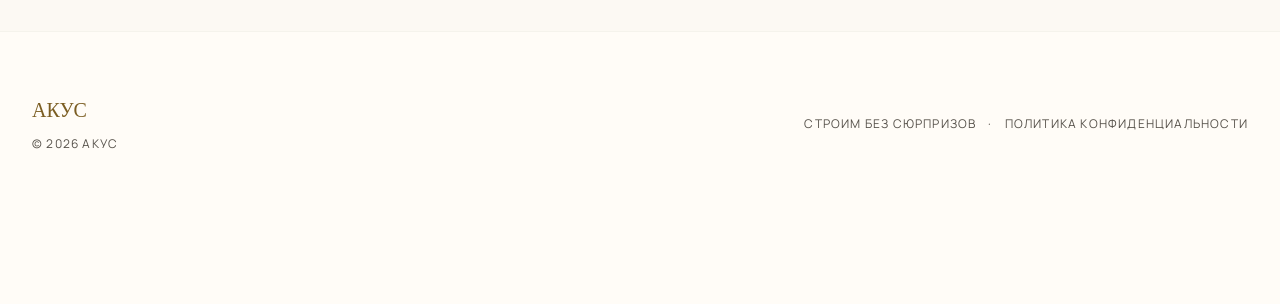
==== commit a5344a7c: "Add files via upload" ====
--- a/index.html
+++ b/index.html
@@ -1137,6 +1137,9 @@
  
         <!-- Honeypot: боты заполняют это поле — мы его игнорируем -->
         <input class="hp-field" type="text" name="_honey" tabindex="-1" autocomplete="off"/>
+        <!-- Служебные поля formsubmit.co -->
+        <input type="hidden" name="_captcha" value="false"/>
+        <input type="hidden" name="_subject" value="Новая заявка с сайта АКУС"/>
  
         <div class="grid grid-cols-1 md:grid-cols-2 gap-6">
           <input
@@ -1628,16 +1631,22 @@
             method: 'POST',
             body: formData
           });
- 
-          if (!response.ok) throw new Error('Network response was not ok');
- 
-          // Показываем модалку успеха
+
+          const result = await response.json().catch(() => ({}));
+          // formsubmit.co возвращает {"success":"true"} при успехе
+          if (!response.ok || result.success !== 'true') throw new Error('send error');
+
+          // Успех — показываем модалку и стреляем Метрикой
           successModal.classList.remove('modal-hidden');
           successModal.classList.add('flex');
           form.reset();
- 
+
+          // Метрика — только при реальной успешной отправке
+          if (typeof ym !== 'undefined') {
+            ym(108862476, 'reachGoal', 'form_submit');
+          }
+
         } catch (error) {
-          // ИСПРАВЛЕНО: inline-ошибка вместо alert()
           formErrorMsg.classList.add('visible');
         } finally {
           submitBtn.textContent = 'Отправить заявку';
@@ -1754,13 +1763,7 @@
     document.addEventListener('DOMContentLoaded', function() {
       var tmr = window._tmr || [];
 
-      // 1. ОТПРАВИТЬ ЗАЯВКУ — главная конверсия
-      var submitBtn = document.getElementById('submitBtn');
-      if (submitBtn) {
-        submitBtn.addEventListener('click', function() {
-          tmr.push({ type: 'reachGoal', id: '3755711', goal: 'lead' });
-        });
-      }
+      // 1. ОТПРАВИТЬ ЗАЯВКУ — цель переехала в обработчик fetch (стреляет только при успехе)
 
       // 2. «Понятно» в модалке — подтверждённая отправка
       var closeModal = document.getElementById('closeSuccessModal');
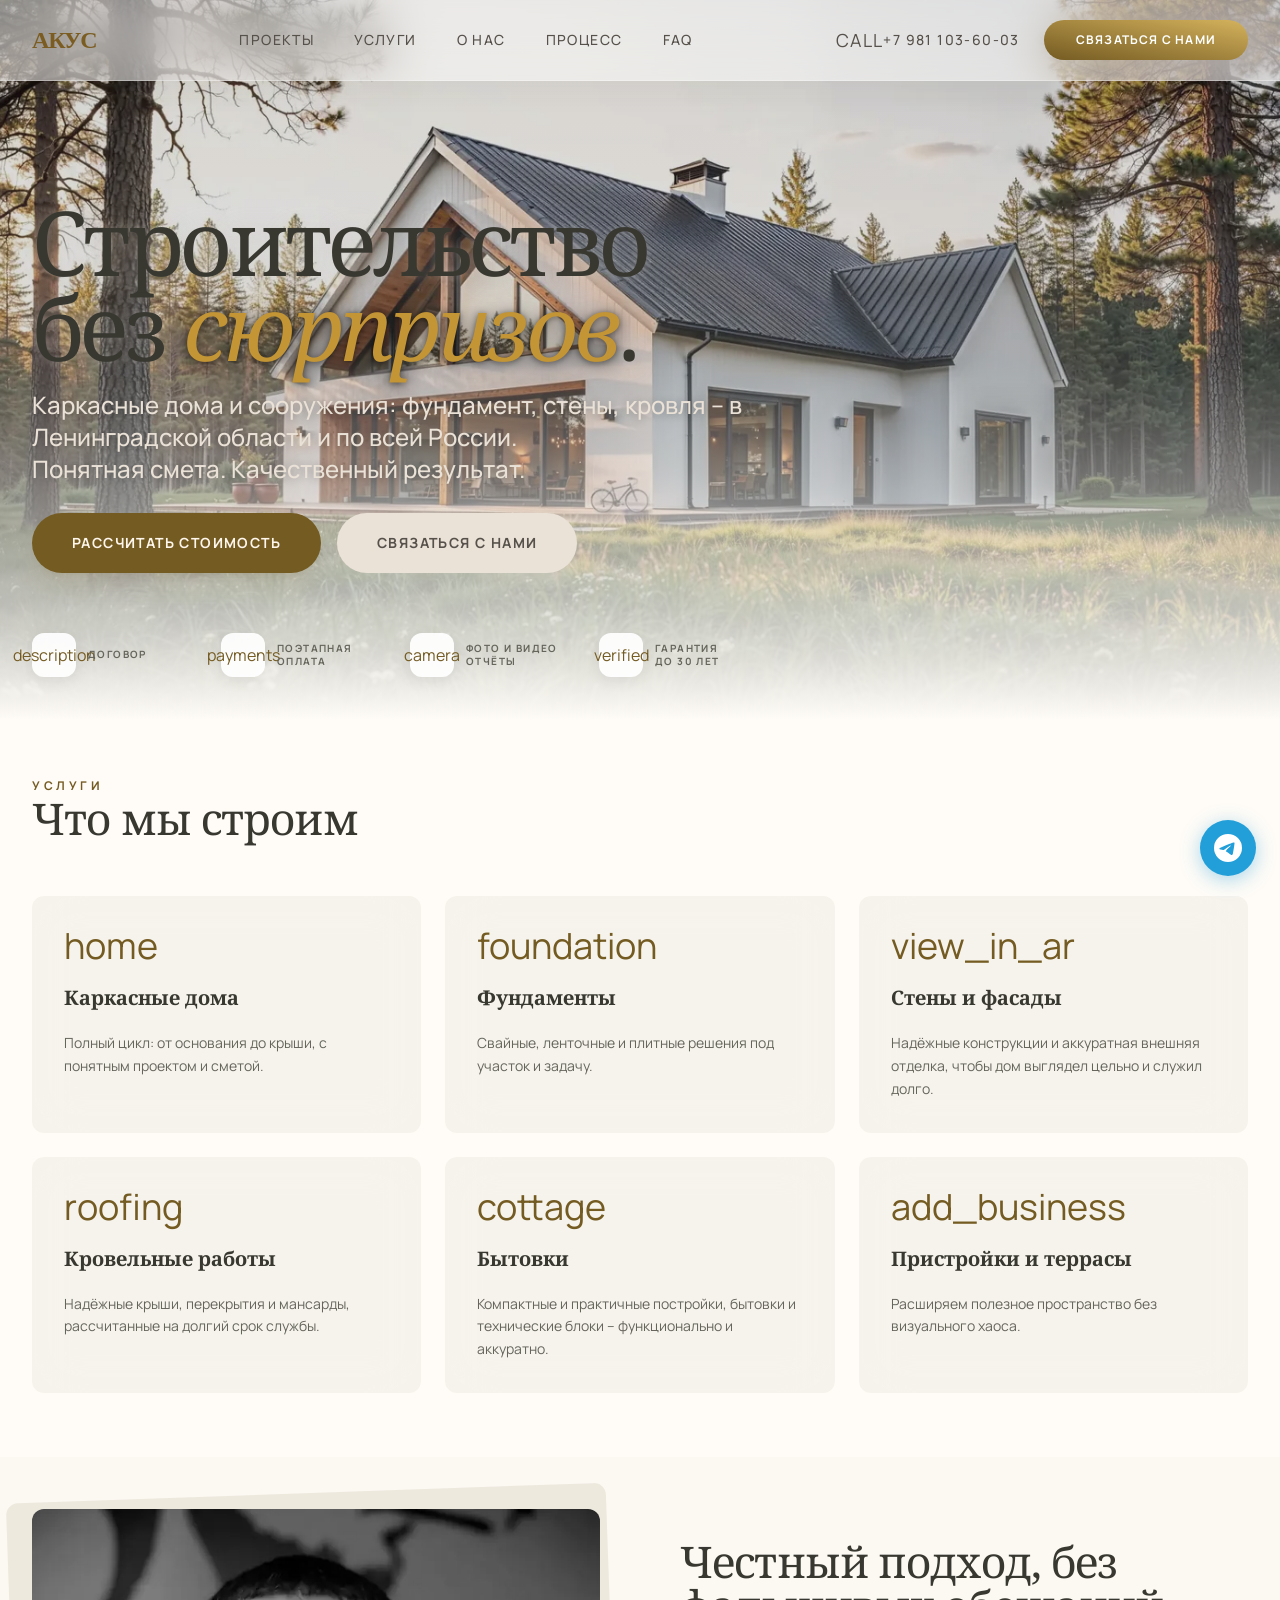
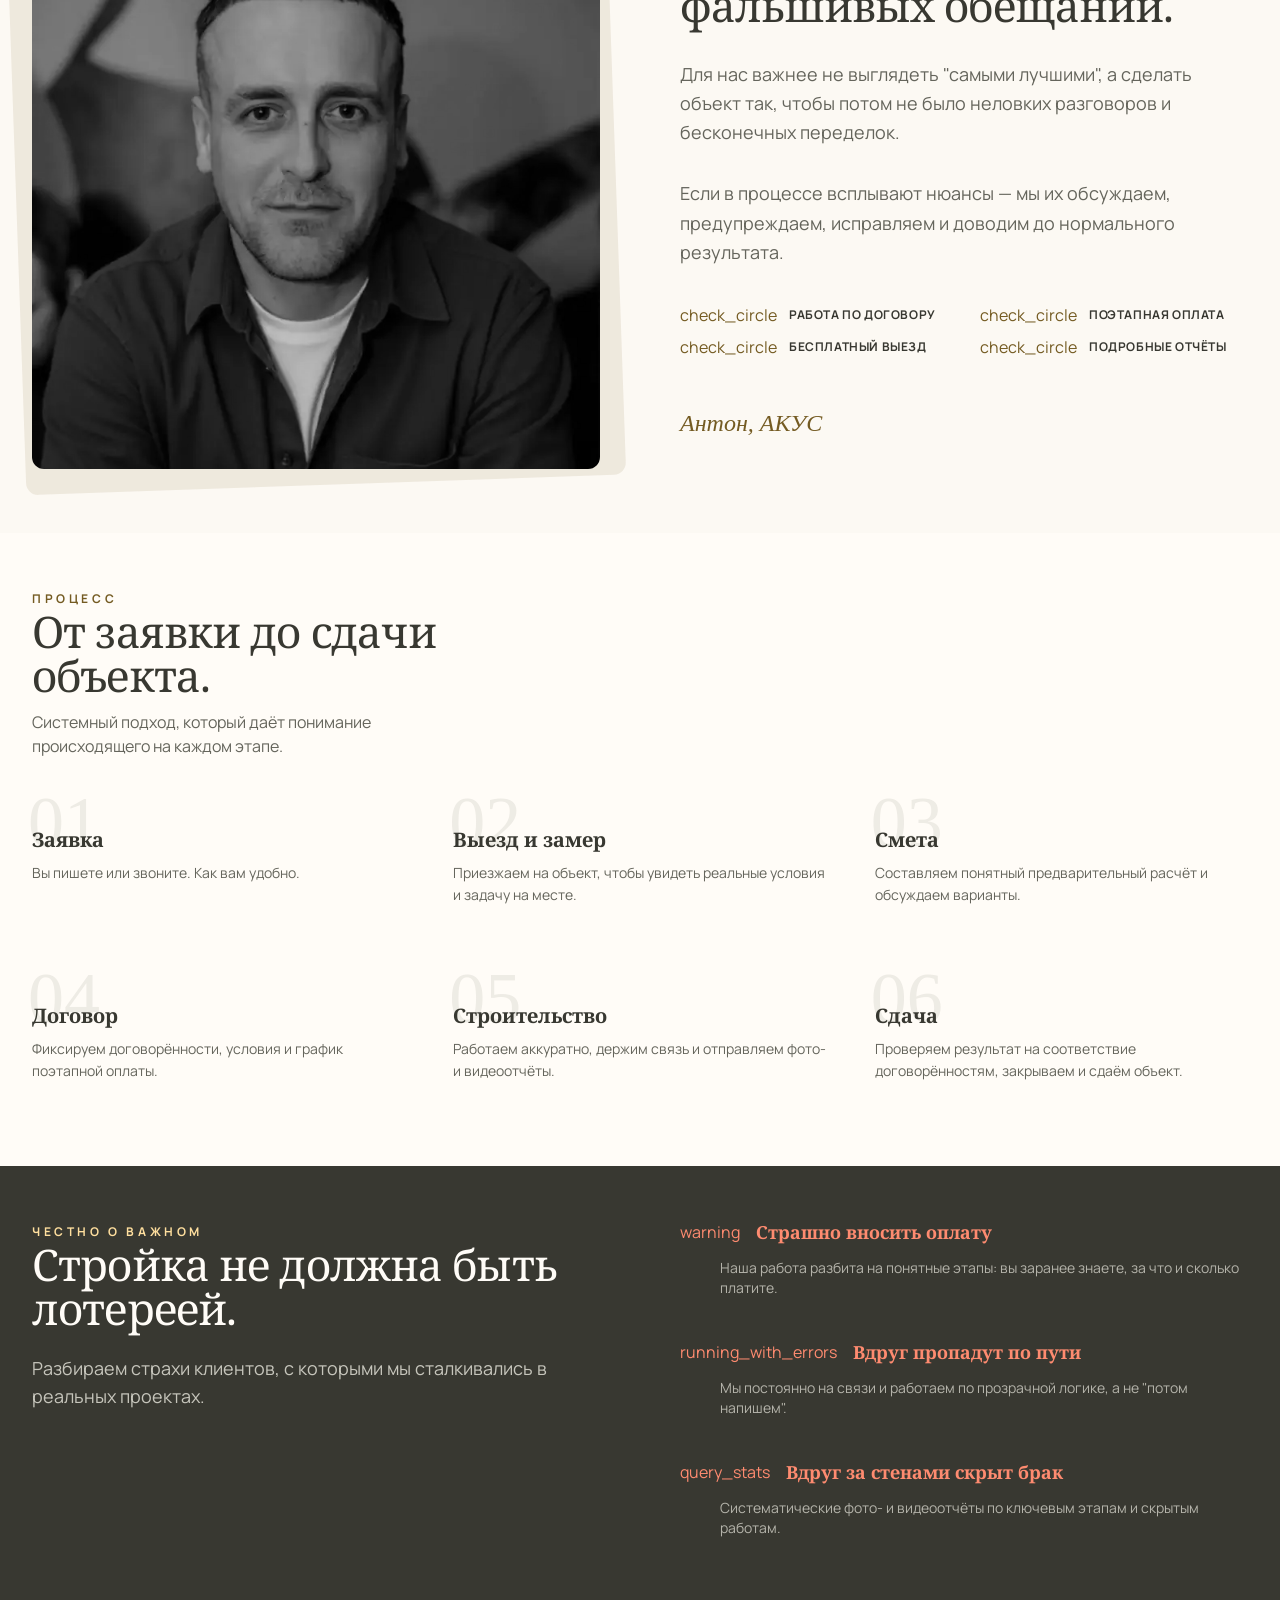
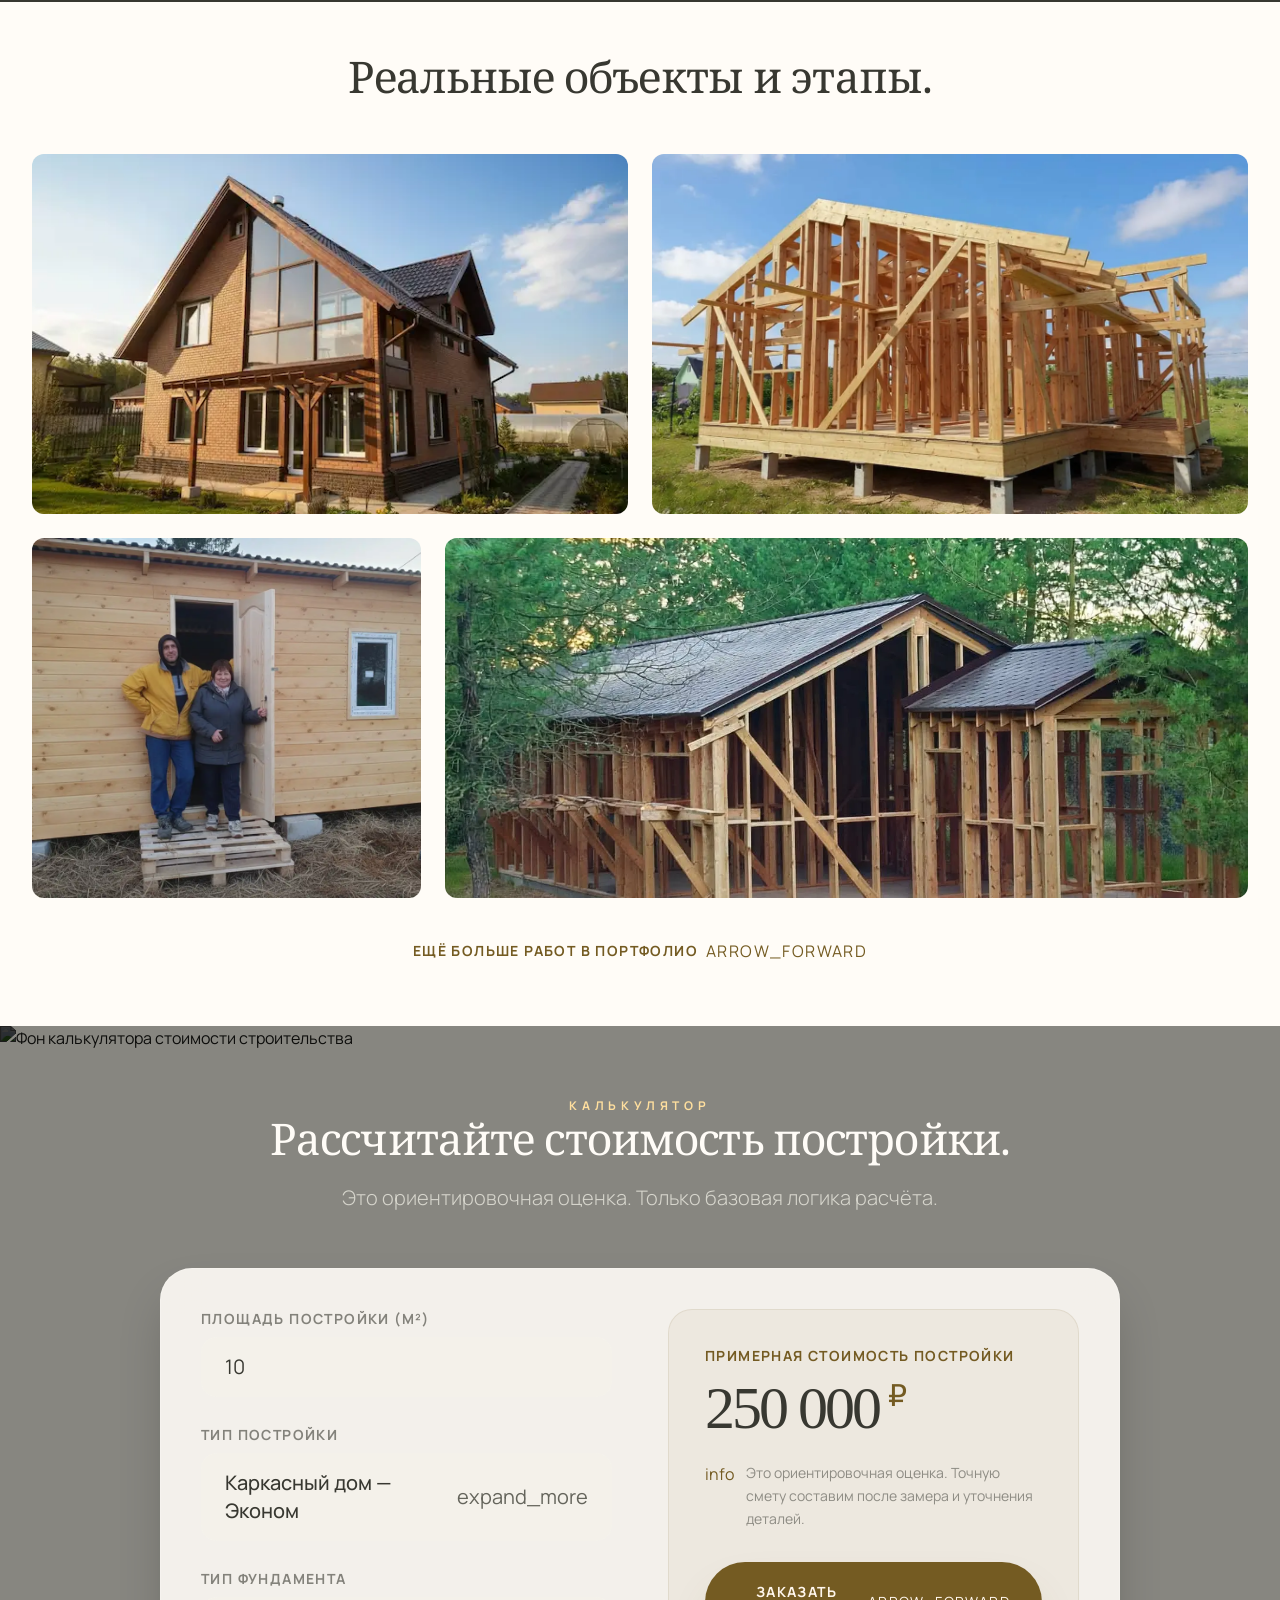
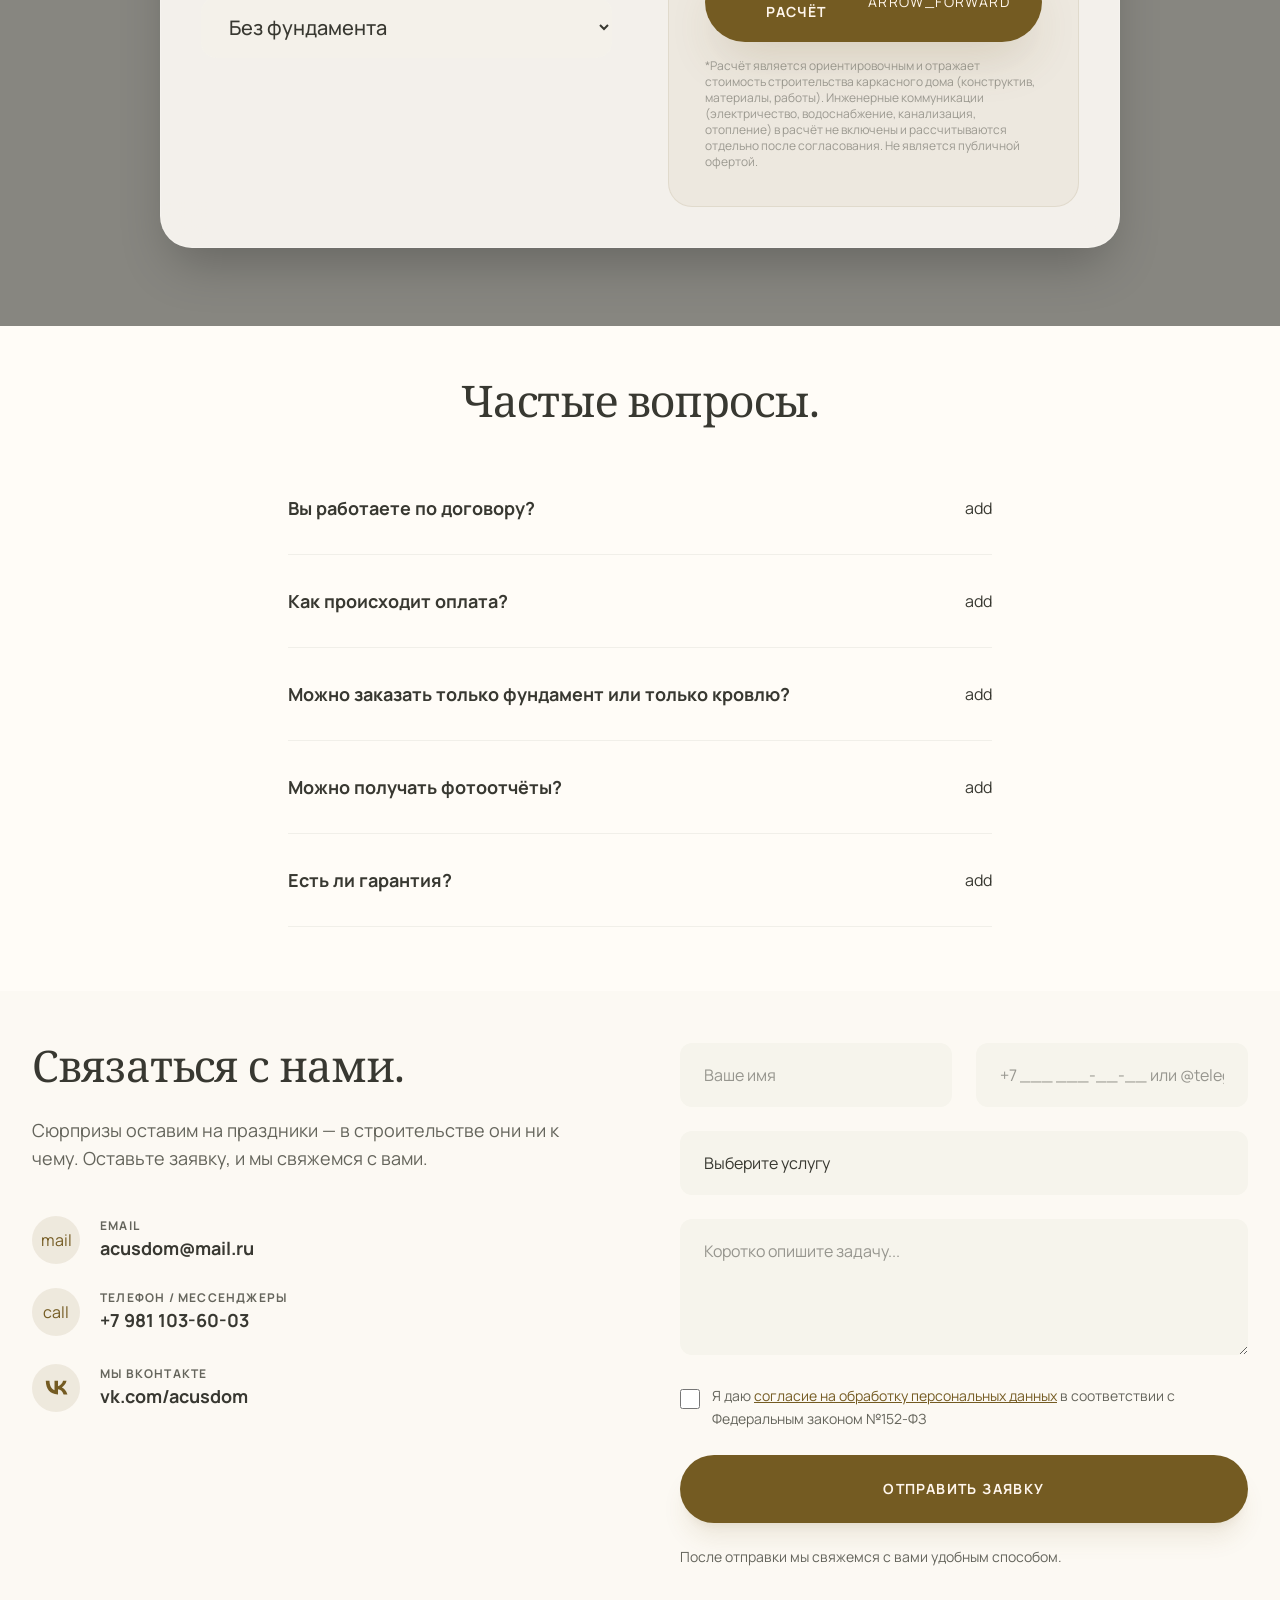
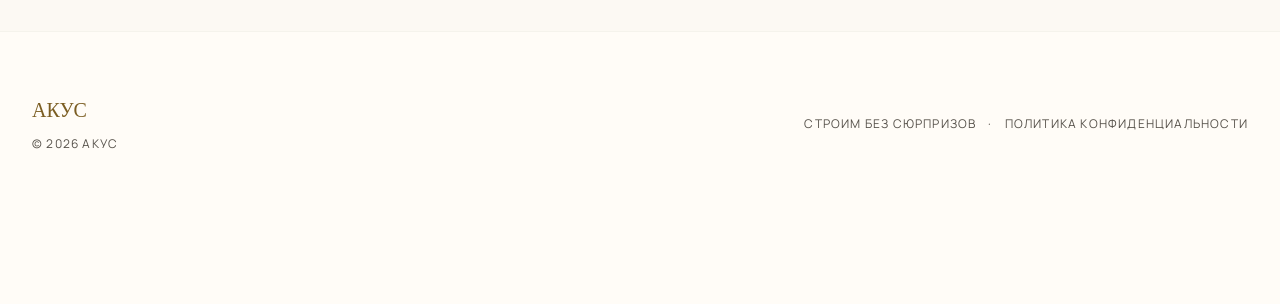
==== commit b34820f9: "SEO: schema.org GeneralContractor, canonical .html, lastmod в sitemap, ключ IndexNow" ====
--- a/index.html
+++ b/index.html
@@ -538,10 +538,10 @@
   <script type="application/ld+json">
   {
     "@context": "https://schema.org",
-    "@type": "LocalBusiness",
+    "@type": ["GeneralContractor", "HomeAndConstructionBusiness"],
     "name": "АКУС",
     "alternateName": "АКУС — Строительство без сюрпризов",
-    "description": "Строительство каркасных домов, бытовок и хозблоков в Ленинградской области с 2012 года",
+    "description": "Строительство каркасных домов, бытовок и хозблоков под ключ в Ленинградской области и Санкт-Петербурге с 2012 года. 120+ объектов, гарантия 30 лет.",
     "url": "https://acusdom.ru",
     "telephone": "+79811036003",
     "email": "acusdom@mail.ru",
@@ -560,22 +560,32 @@
       "longitude": 30.6454
     },
     "areaServed": [
-      {"@type": "State", "name": "Ленинградская область"},
-      {"@type": "City", "name": "Санкт-Петербург"}
+      {"@type": "AdministrativeArea", "name": "Ленинградская область"},
+      {"@type": "City", "name": "Санкт-Петербург"},
+      {"@type": "City", "name": "Всеволожск"},
+      {"@type": "City", "name": "Гатчина"},
+      {"@type": "City", "name": "Выборг"}
     ],
     "hasOfferCatalog": {
       "@type": "OfferCatalog",
       "name": "Услуги строительства",
       "itemListElement": [
-        {"@type": "Offer", "itemOffered": {"@type": "Service", "name": "Строительство каркасных домов"}},
-        {"@type": "Offer", "itemOffered": {"@type": "Service", "name": "Строительство бытовок и хозблоков"}},
+        {
+          "@type": "Offer",
+          "itemOffered": {"@type": "Service", "name": "Строительство каркасных домов под ключ"},
+          "priceSpecification": {"@type": "UnitPriceSpecification", "price": "25000", "priceCurrency": "RUB", "unitText": "м²", "description": "от 25 000 ₽/м² (Эконом)"}
+        },
+        {
+          "@type": "Offer",
+          "itemOffered": {"@type": "Service", "name": "Строительство бытовок и хозблоков"},
+          "priceSpecification": {"@type": "UnitPriceSpecification", "price": "8625", "priceCurrency": "RUB", "unitText": "м²", "description": "от 8 625 ₽/м²"}
+        },
         {"@type": "Offer", "itemOffered": {"@type": "Service", "name": "Пристройки и террасы"}},
-        {"@type": "Offer", "itemOffered": {"@type": "Service", "name": "Фундаменты"}},
+        {"@type": "Offer", "itemOffered": {"@type": "Service", "name": "Фундаменты (свайный, плита, лента)"}},
         {"@type": "Offer", "itemOffered": {"@type": "Service", "name": "Кровельные работы"}}
       ]
     },
     "foundingDate": "2012",
-    "numberOfEmployees": {"@type": "QuantitativeValue", "value": 5},
     "openingHoursSpecification": {
       "@type": "OpeningHoursSpecification",
       "dayOfWeek": ["Monday","Tuesday","Wednesday","Thursday","Friday","Saturday","Sunday"],
@@ -583,7 +593,9 @@
       "closes": "21:00"
     },
     "priceRange": "₽₽",
-    "sameAs": ["https://vk.com/acusdom"]
+    "sameAs": [
+      "https://vk.com/acusdom"
+    ]
   }
   </script>
 
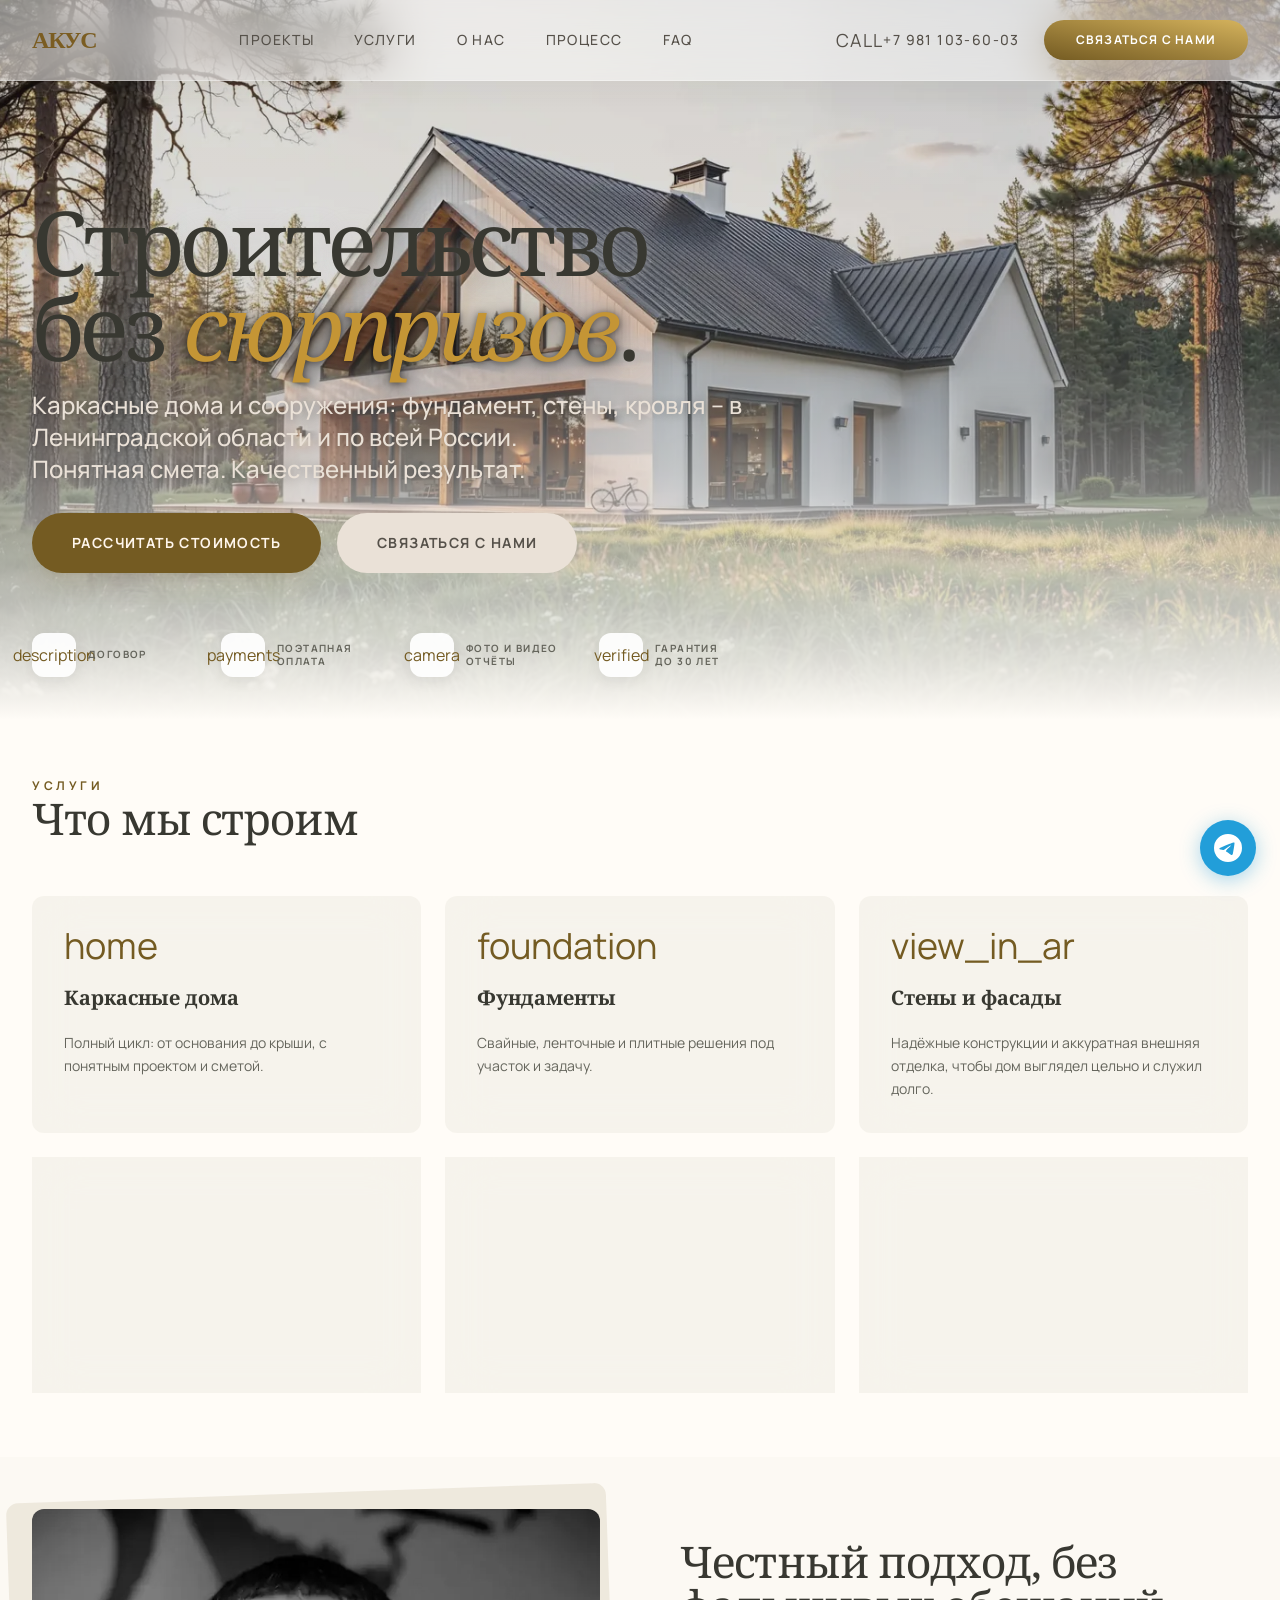
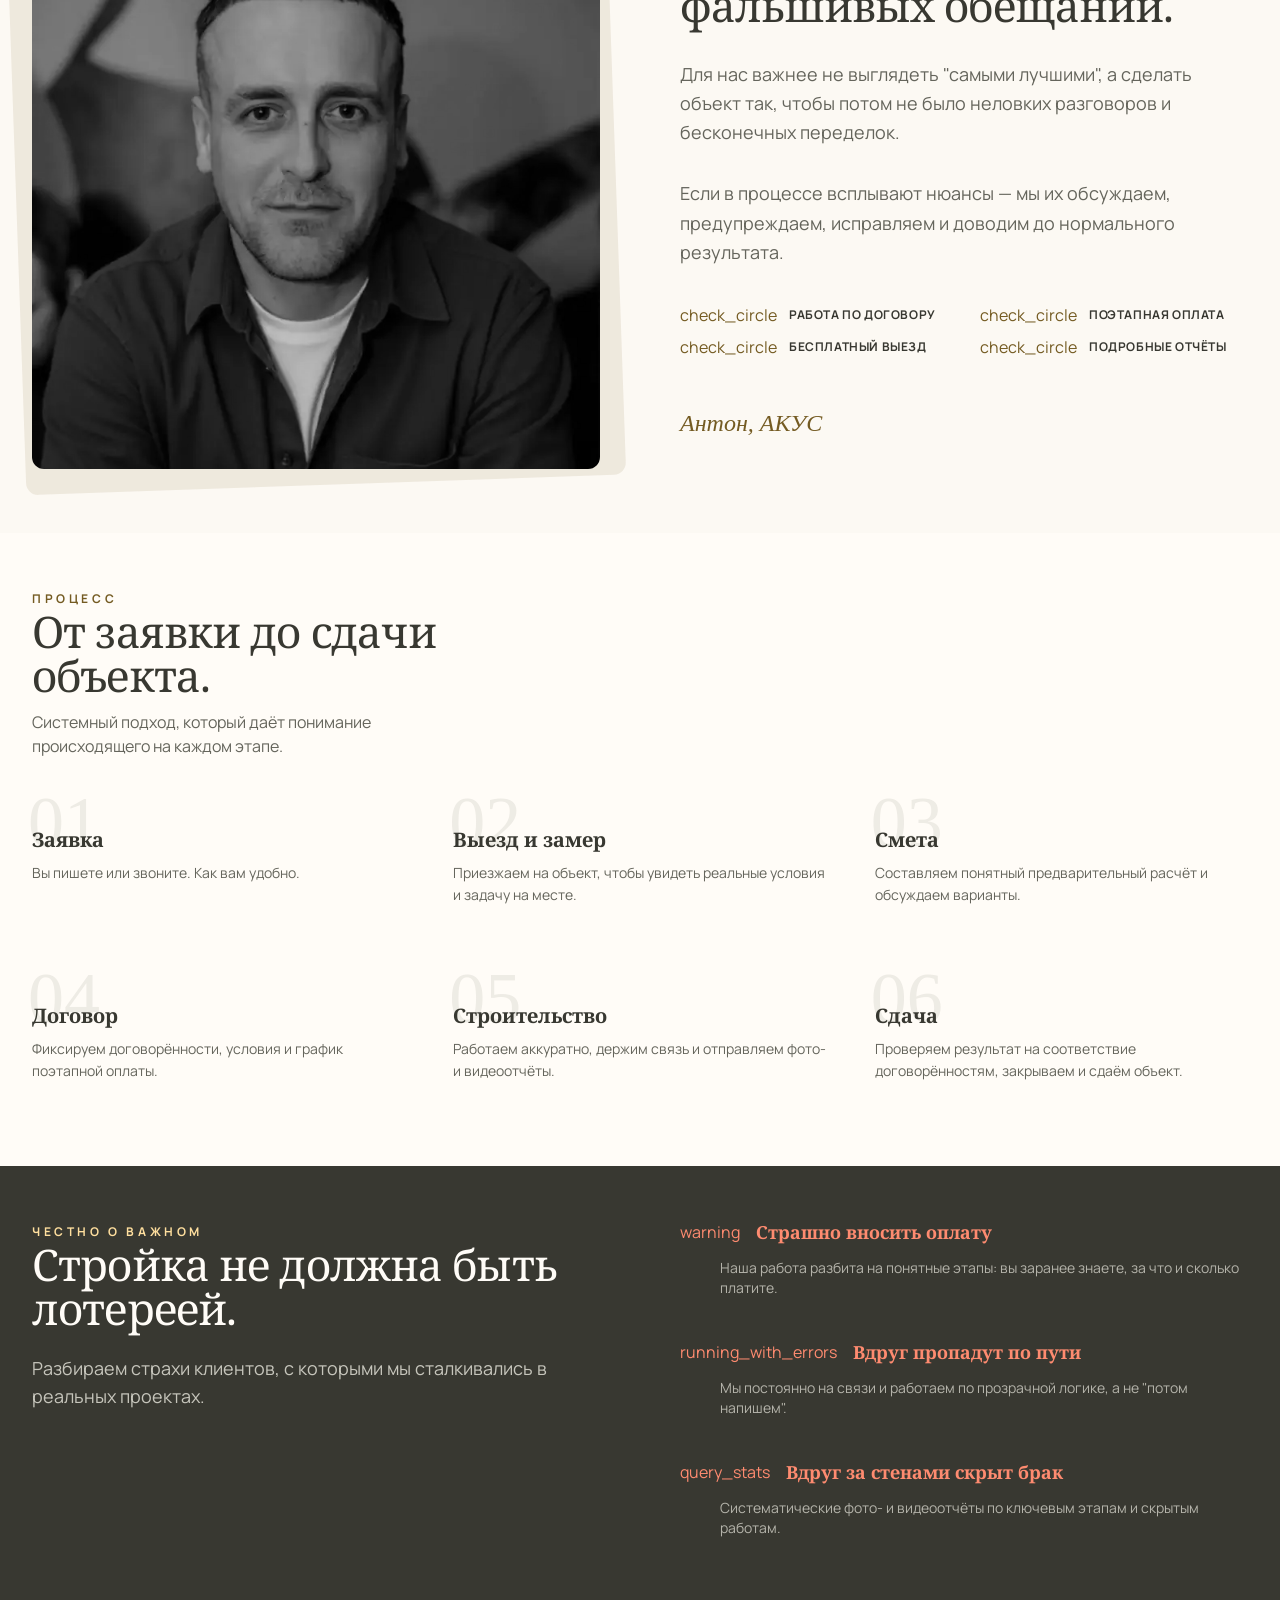
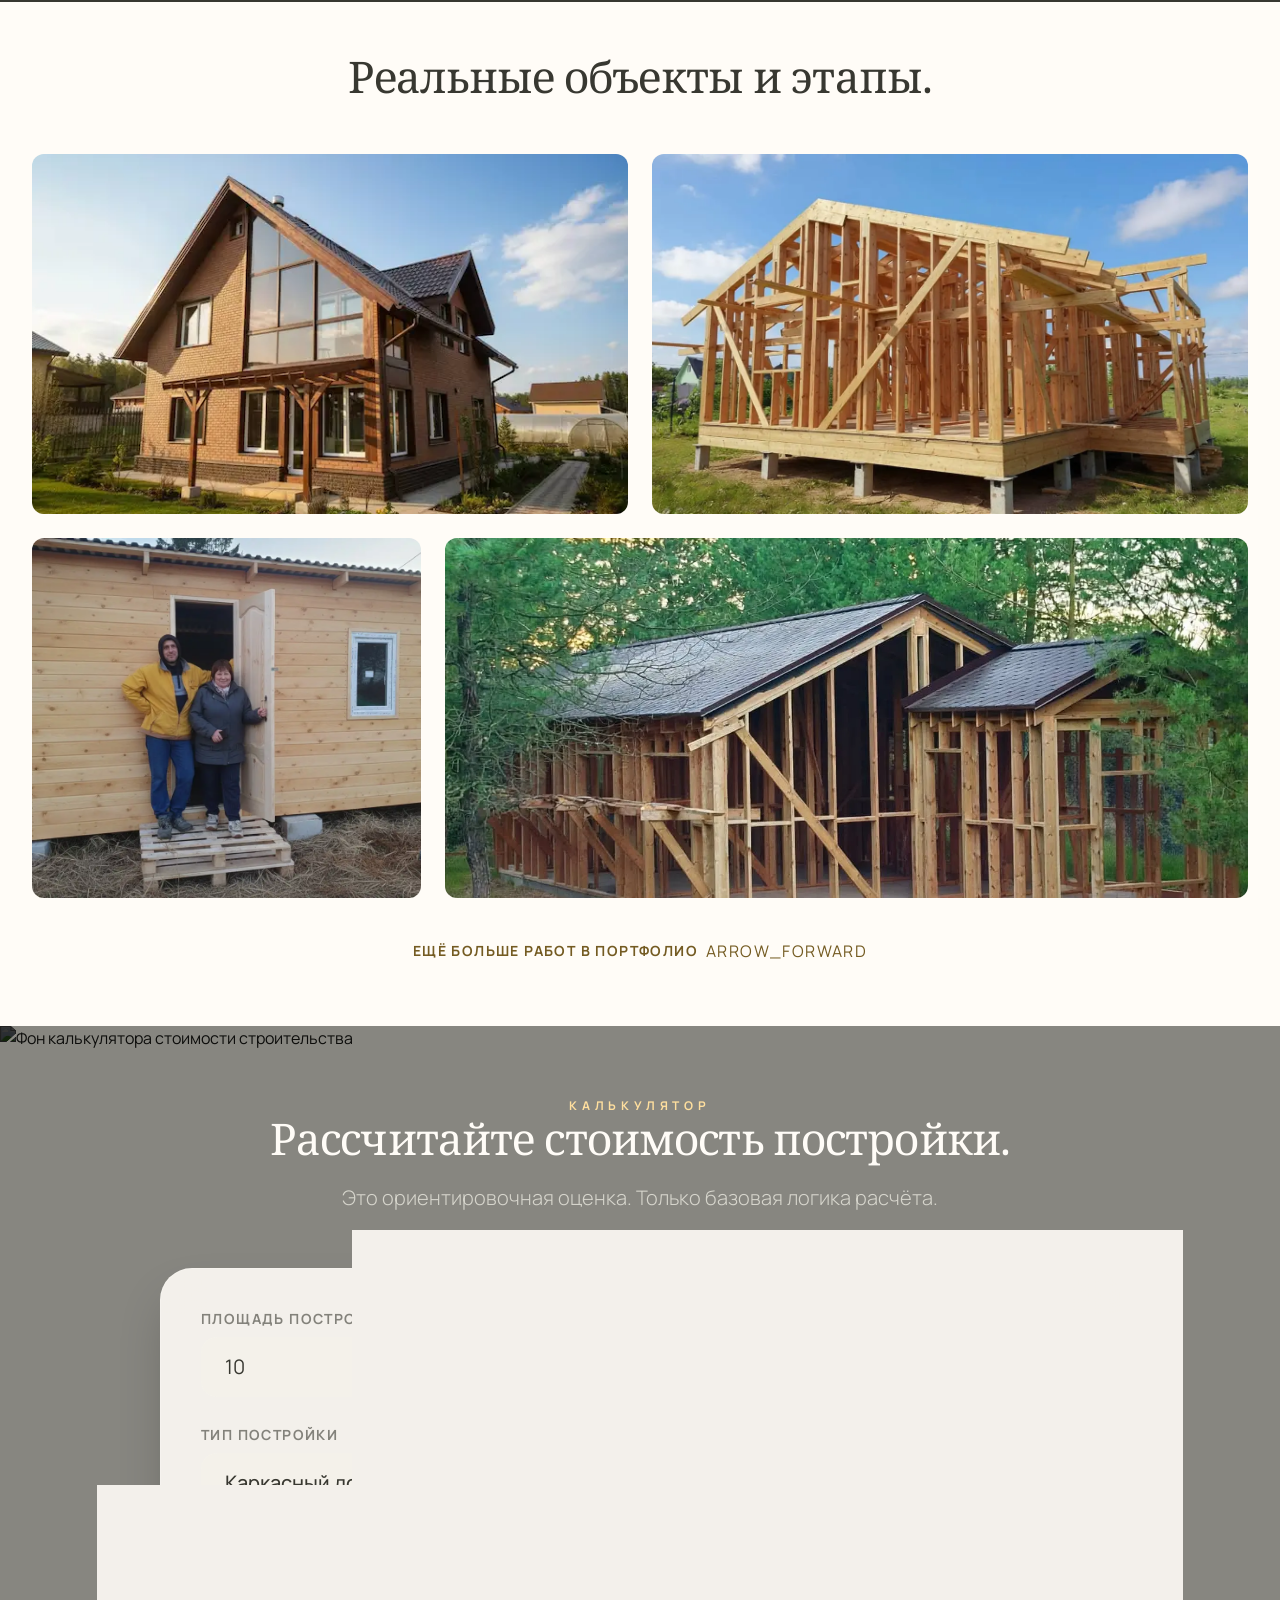
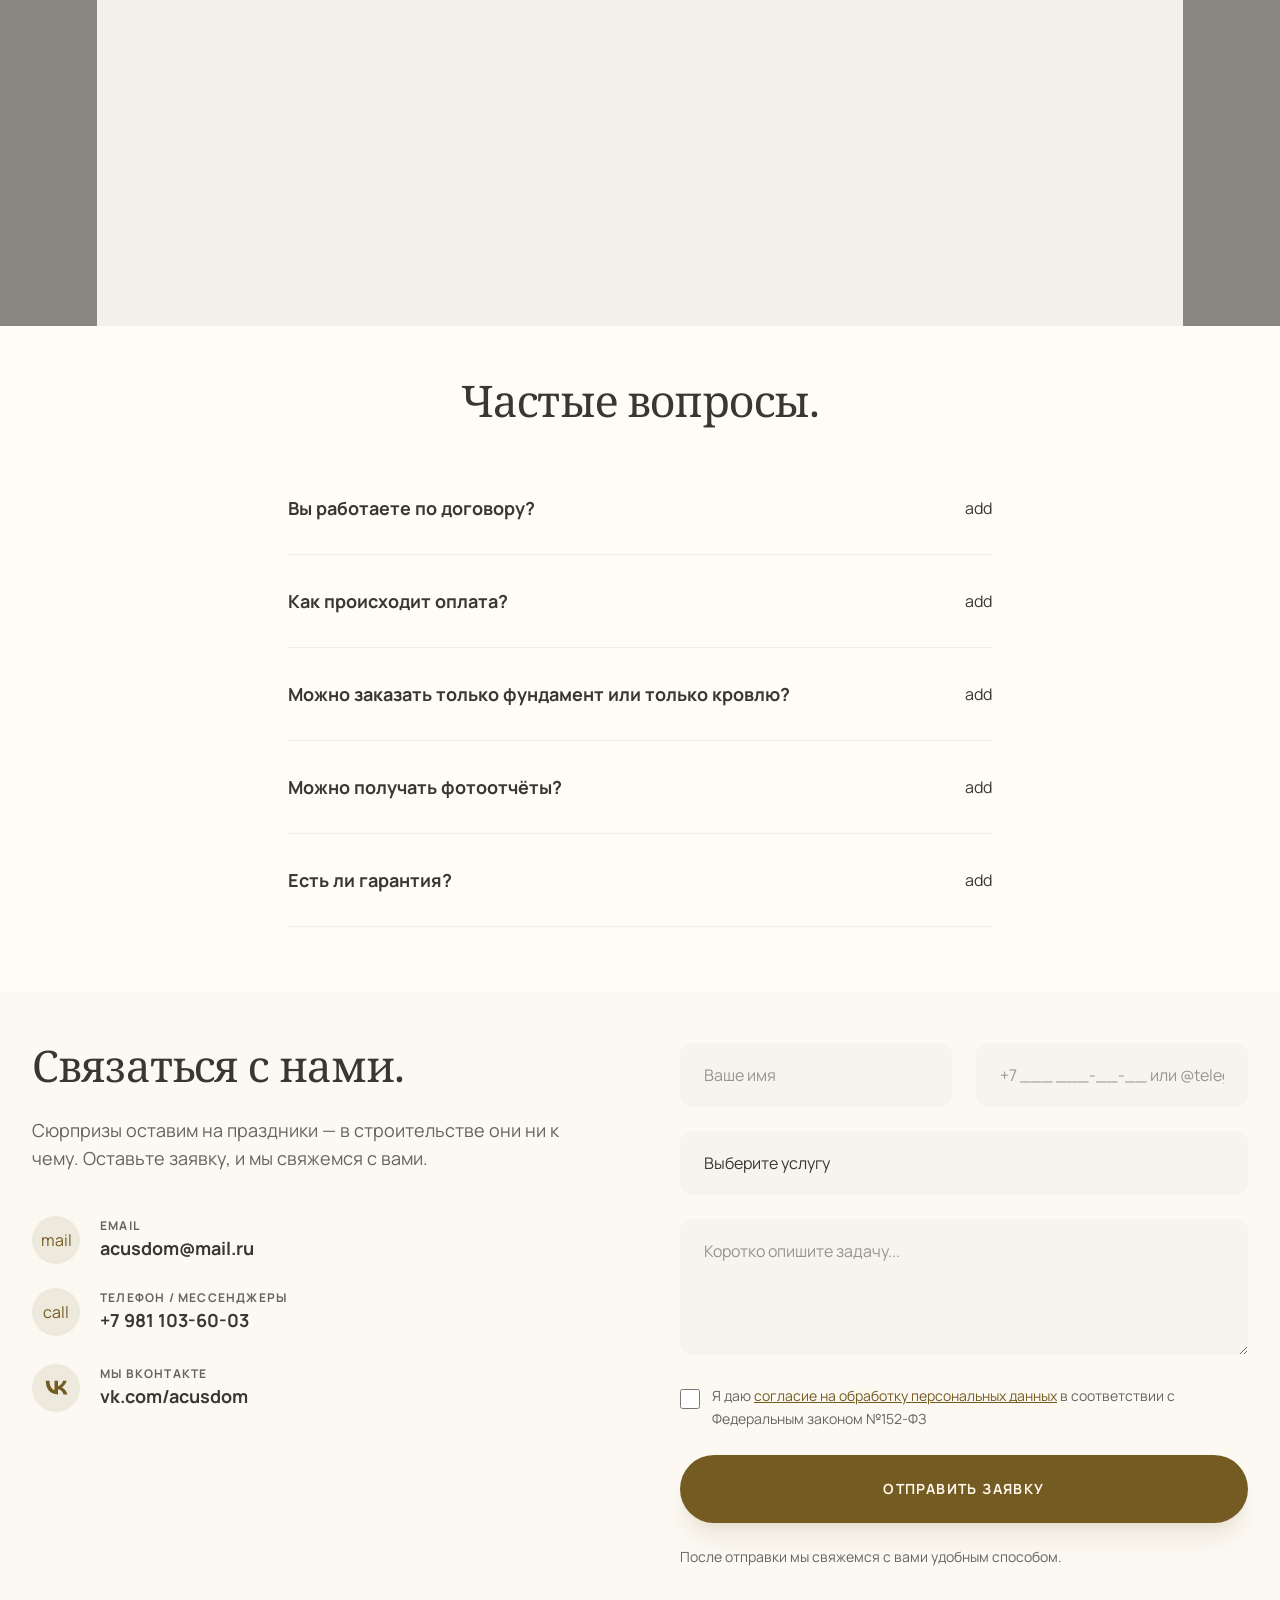
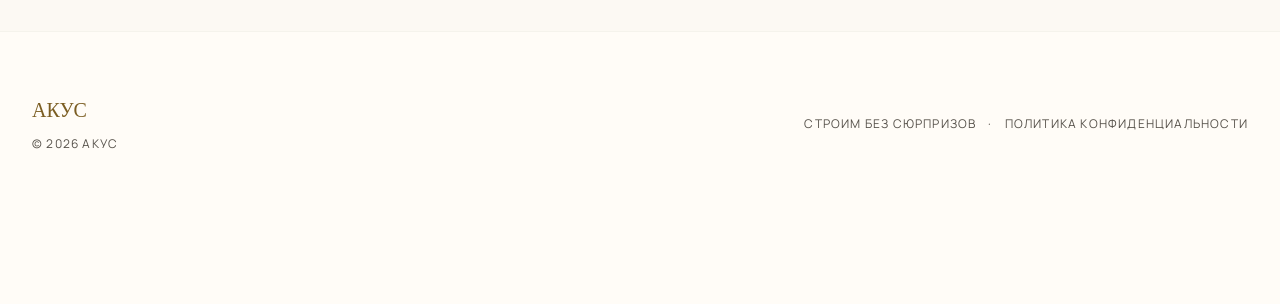
==== commit c8bf1e25: "Add files via upload" ====
--- a/index.html
+++ b/index.html
@@ -3,6 +3,7 @@
 <head>
     <link rel="icon" href="favicon.svg" type="image/svg+xml">
   <meta charset="utf-8"/>
+  <meta name="msvalidate.01" content="D0F7C335BADA4F9A1BE0B54EB4824FCD"/>
   <meta name="viewport" content="width=device-width, initial-scale=1.0"/>
   <!-- Защита от clickjacking: X-Frame-Options и Referrer-Policy настраиваются на сервере (nginx/apache) -->
   <!-- Рекомендуется добавить на сервере:
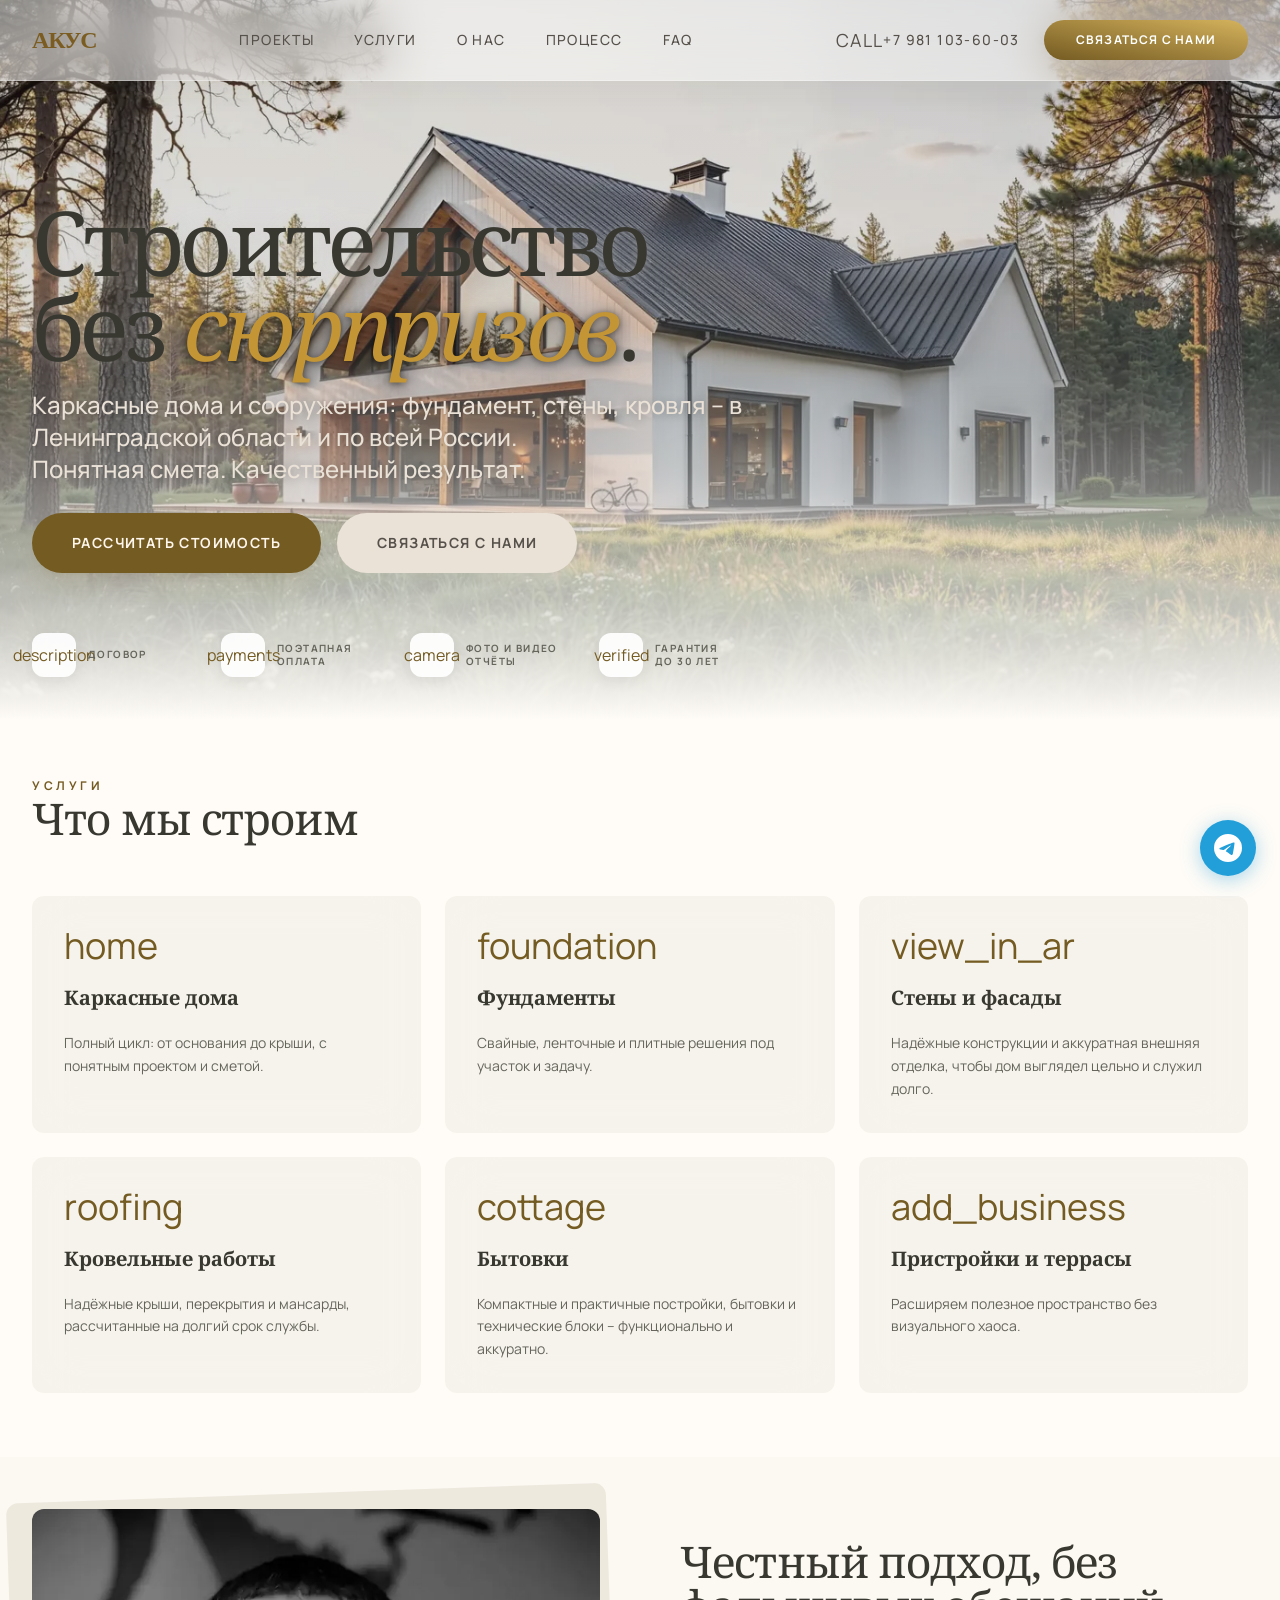
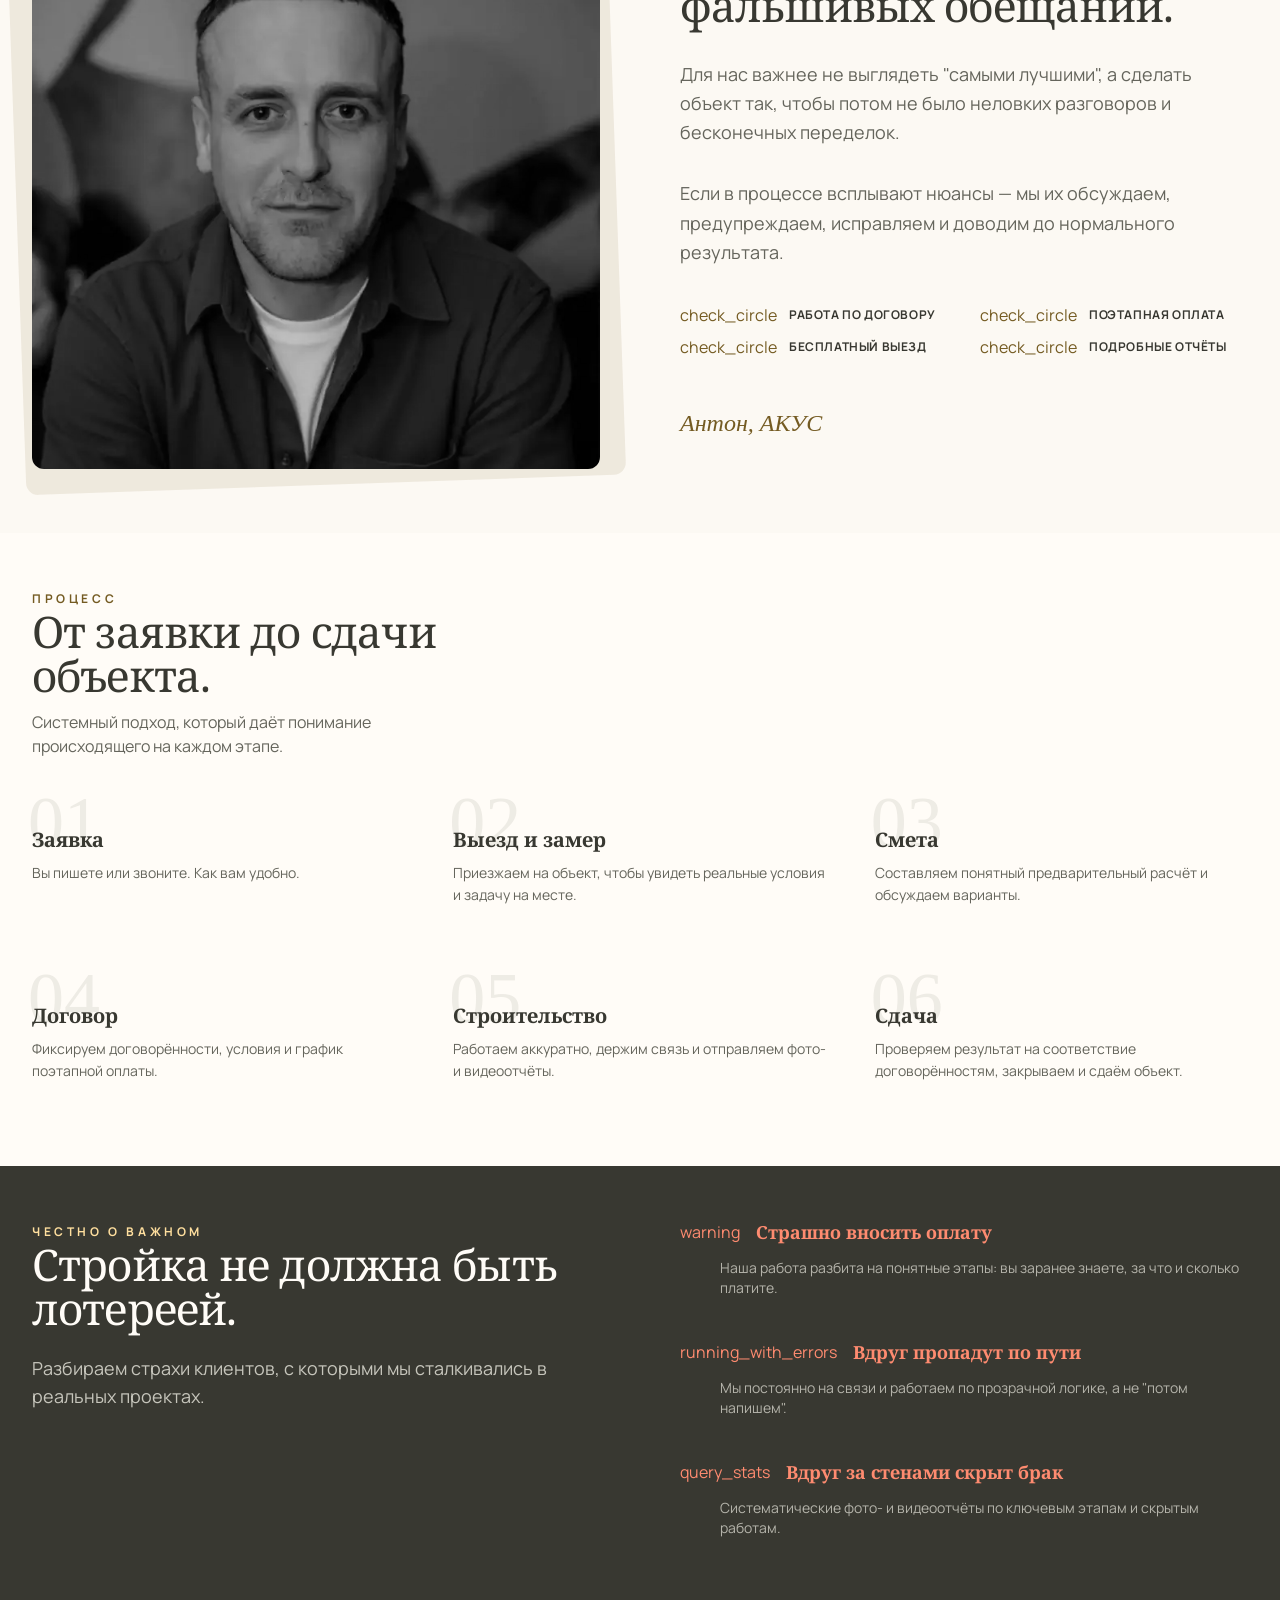
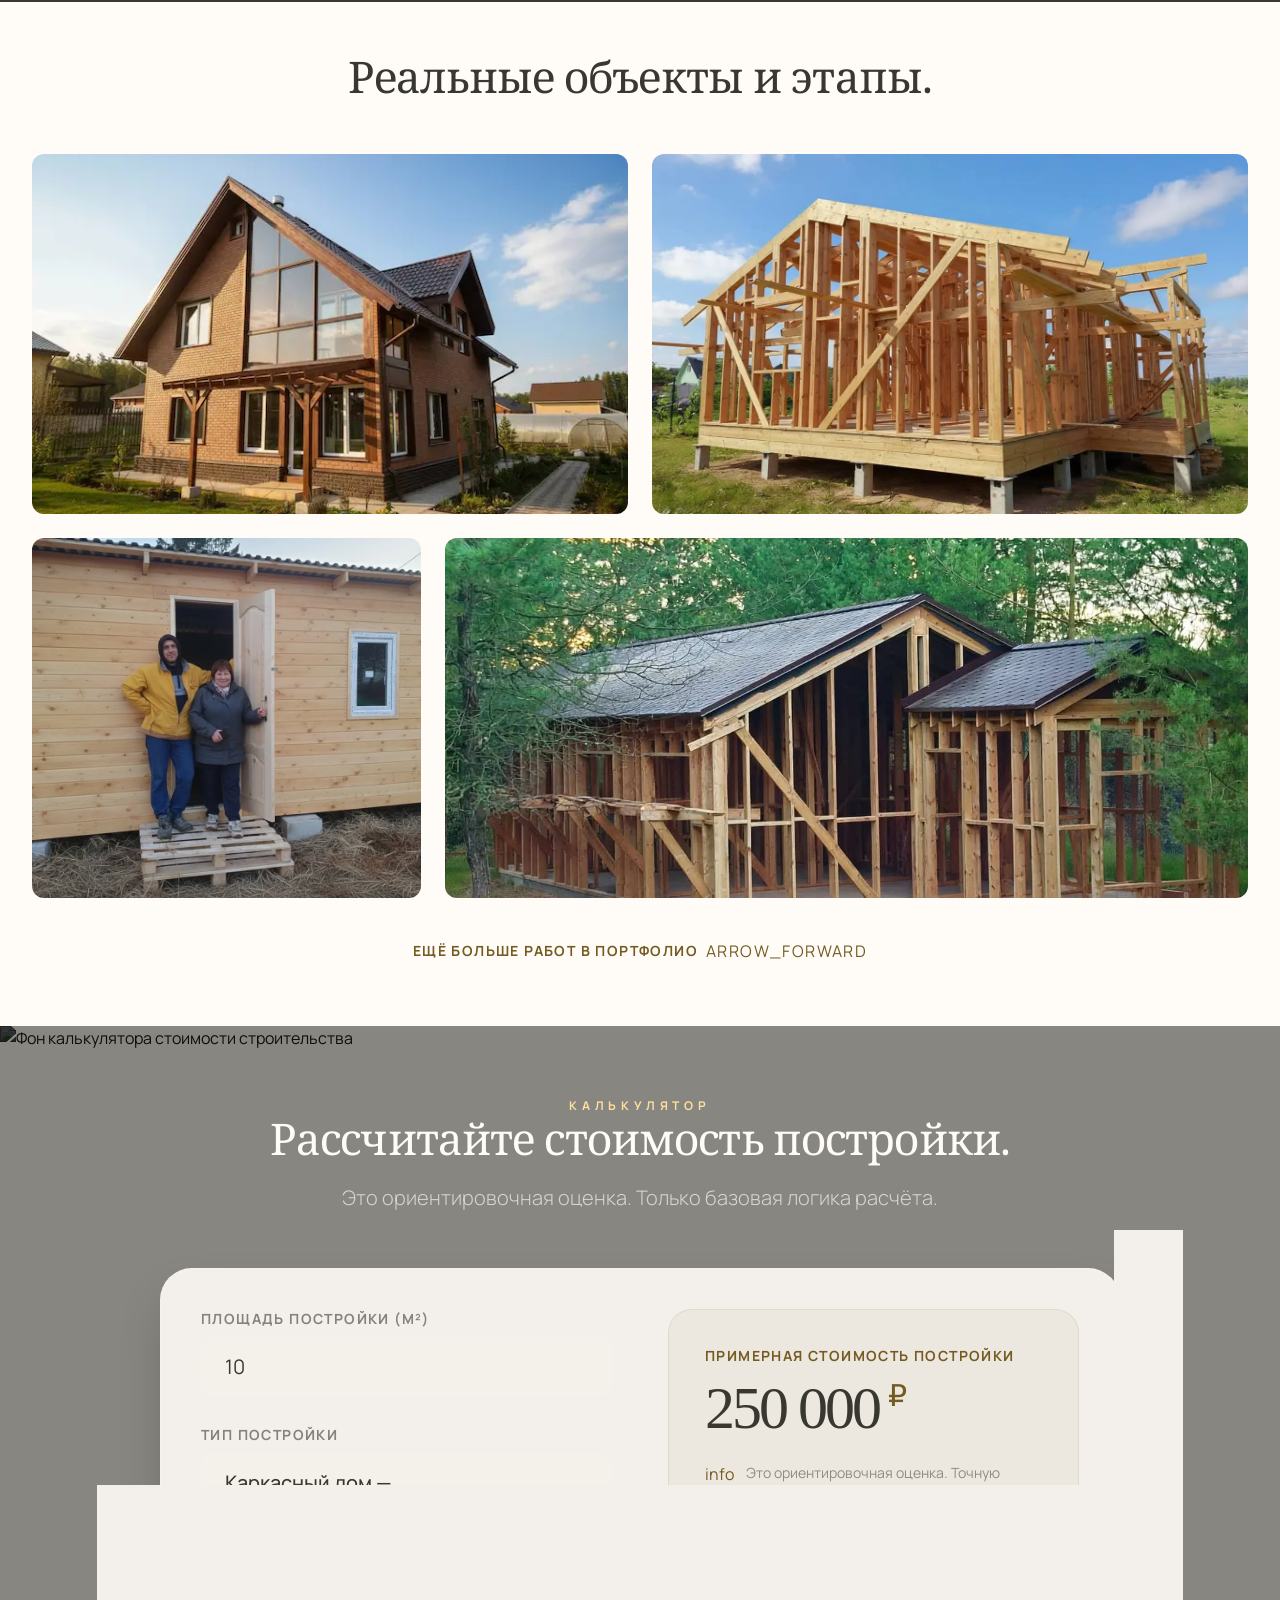
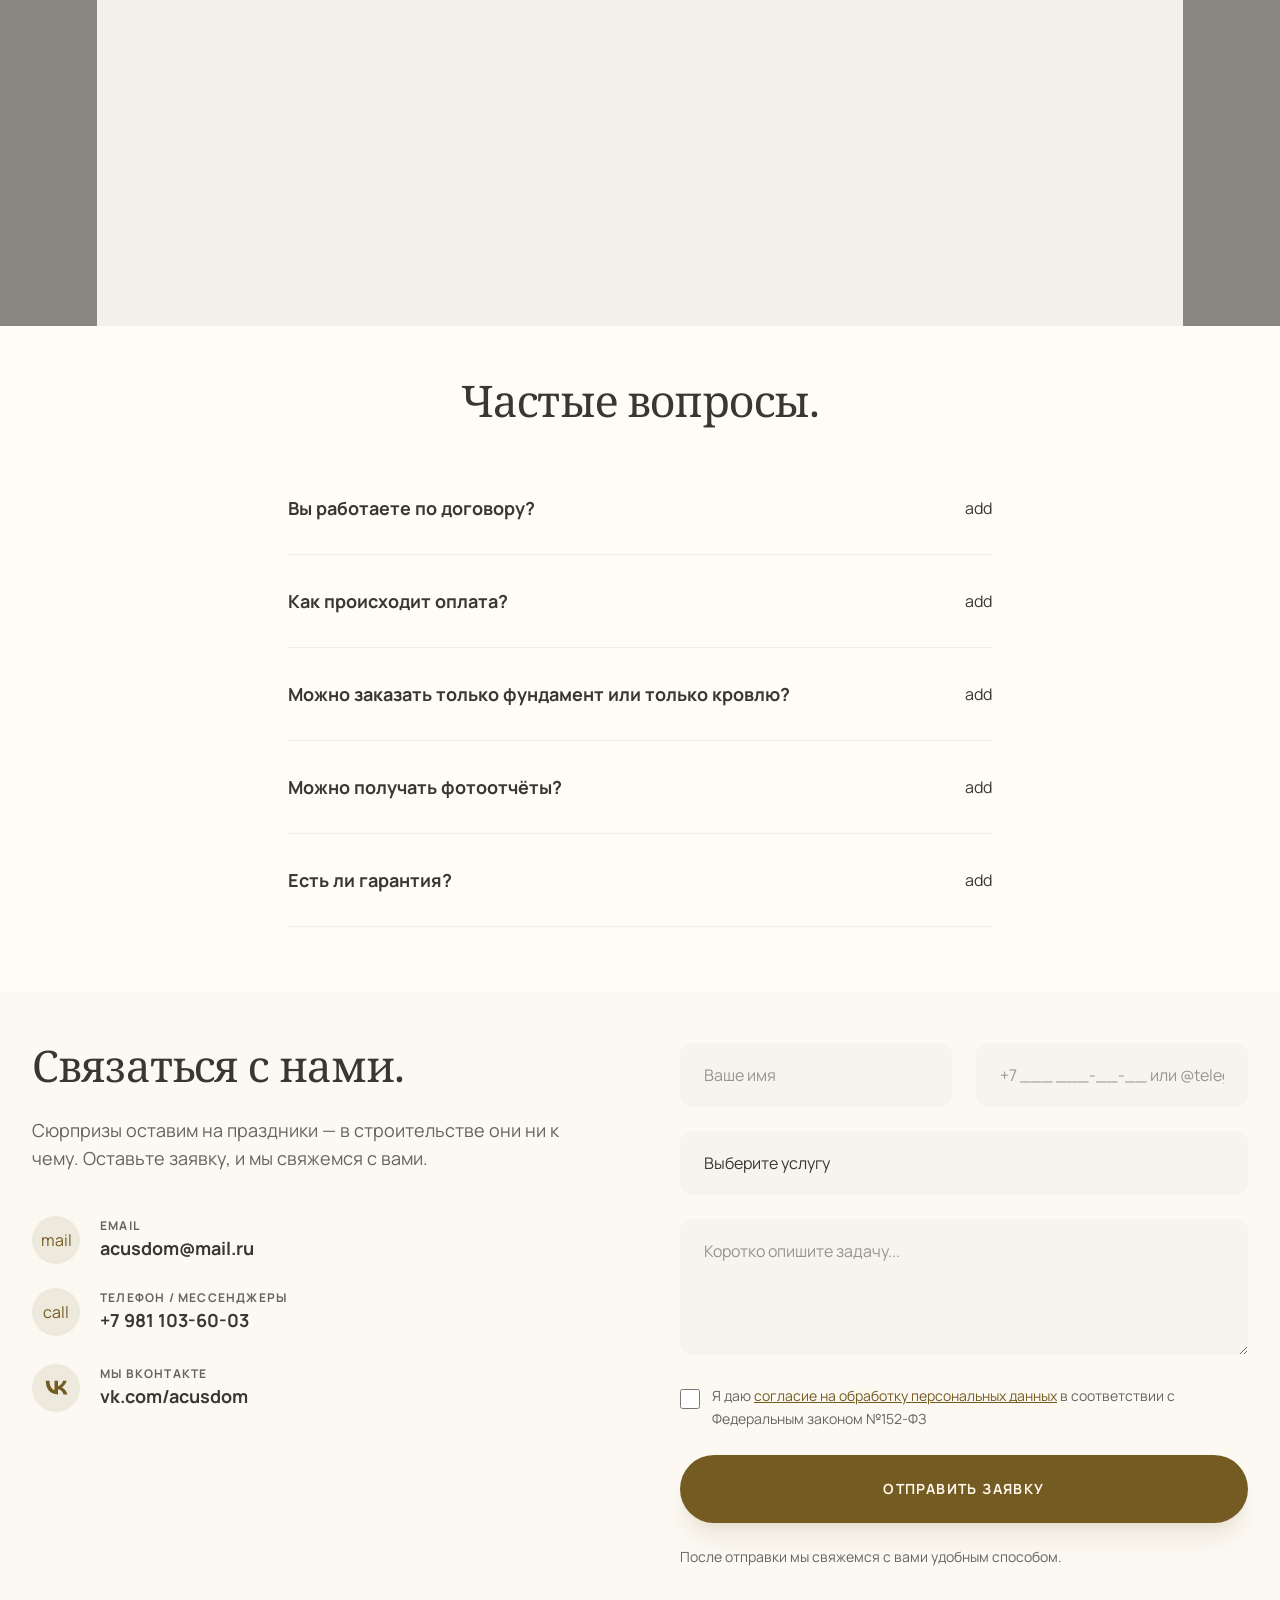
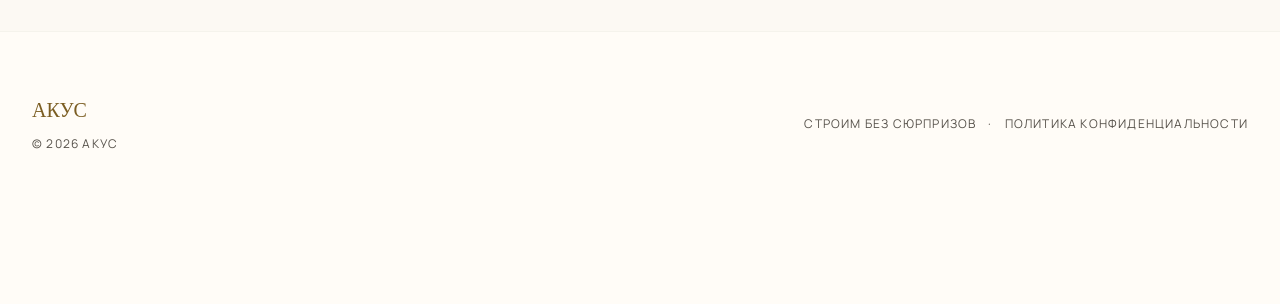
==== commit 011b3bdd: "Add files via upload" ====
--- a/index.html
+++ b/index.html
@@ -589,13 +589,14 @@
     "foundingDate": "2012",
     "openingHoursSpecification": {
       "@type": "OpeningHoursSpecification",
-      "dayOfWeek": ["Monday","Tuesday","Wednesday","Thursday","Friday","Saturday","Sunday"],
+      "dayOfWeek": ["Monday","Tuesday","Wednesday","Thursday","Friday","Saturday"],
       "opens": "09:00",
-      "closes": "21:00"
+      "closes": "22:00"
     },
     "priceRange": "₽₽",
     "sameAs": [
-      "https://vk.com/acusdom"
+      "https://vk.com/acusdom",
+      "https://yandex.ru/profile/112445419202"
     ]
   }
   </script>
